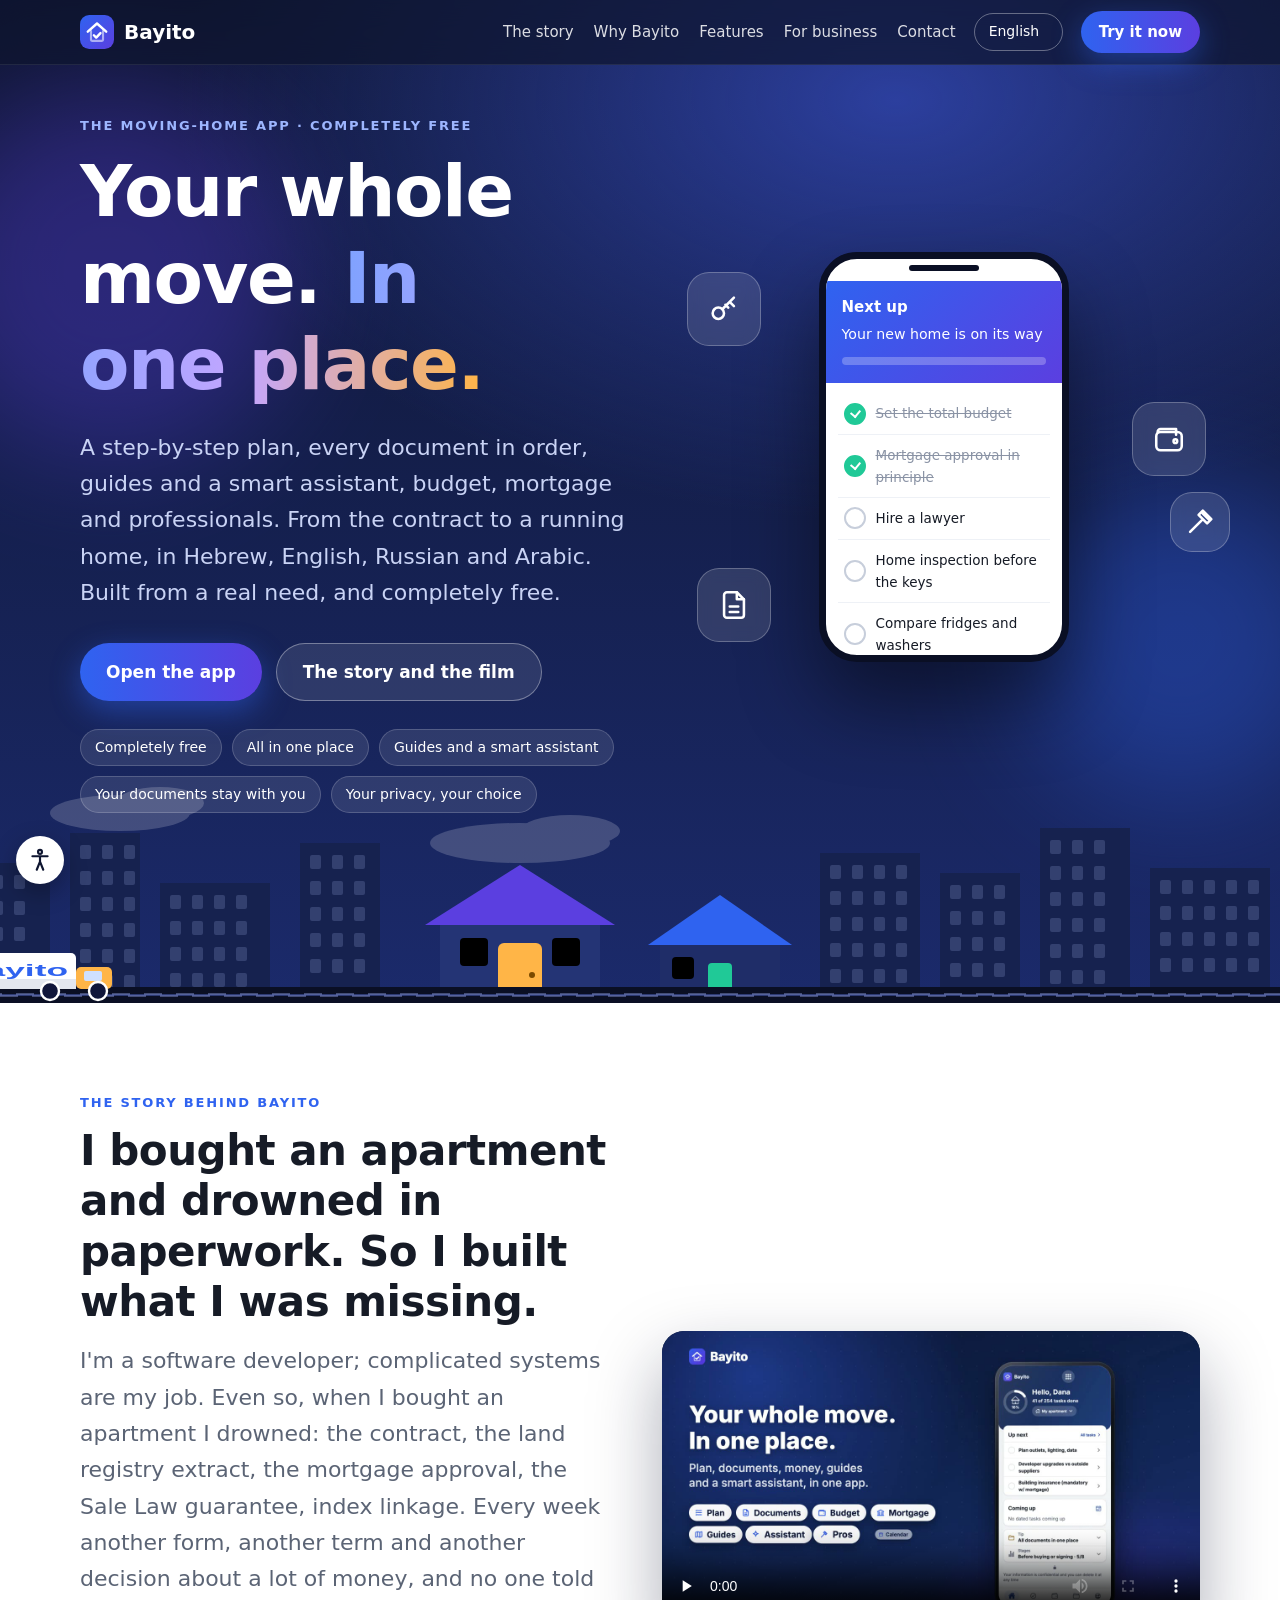
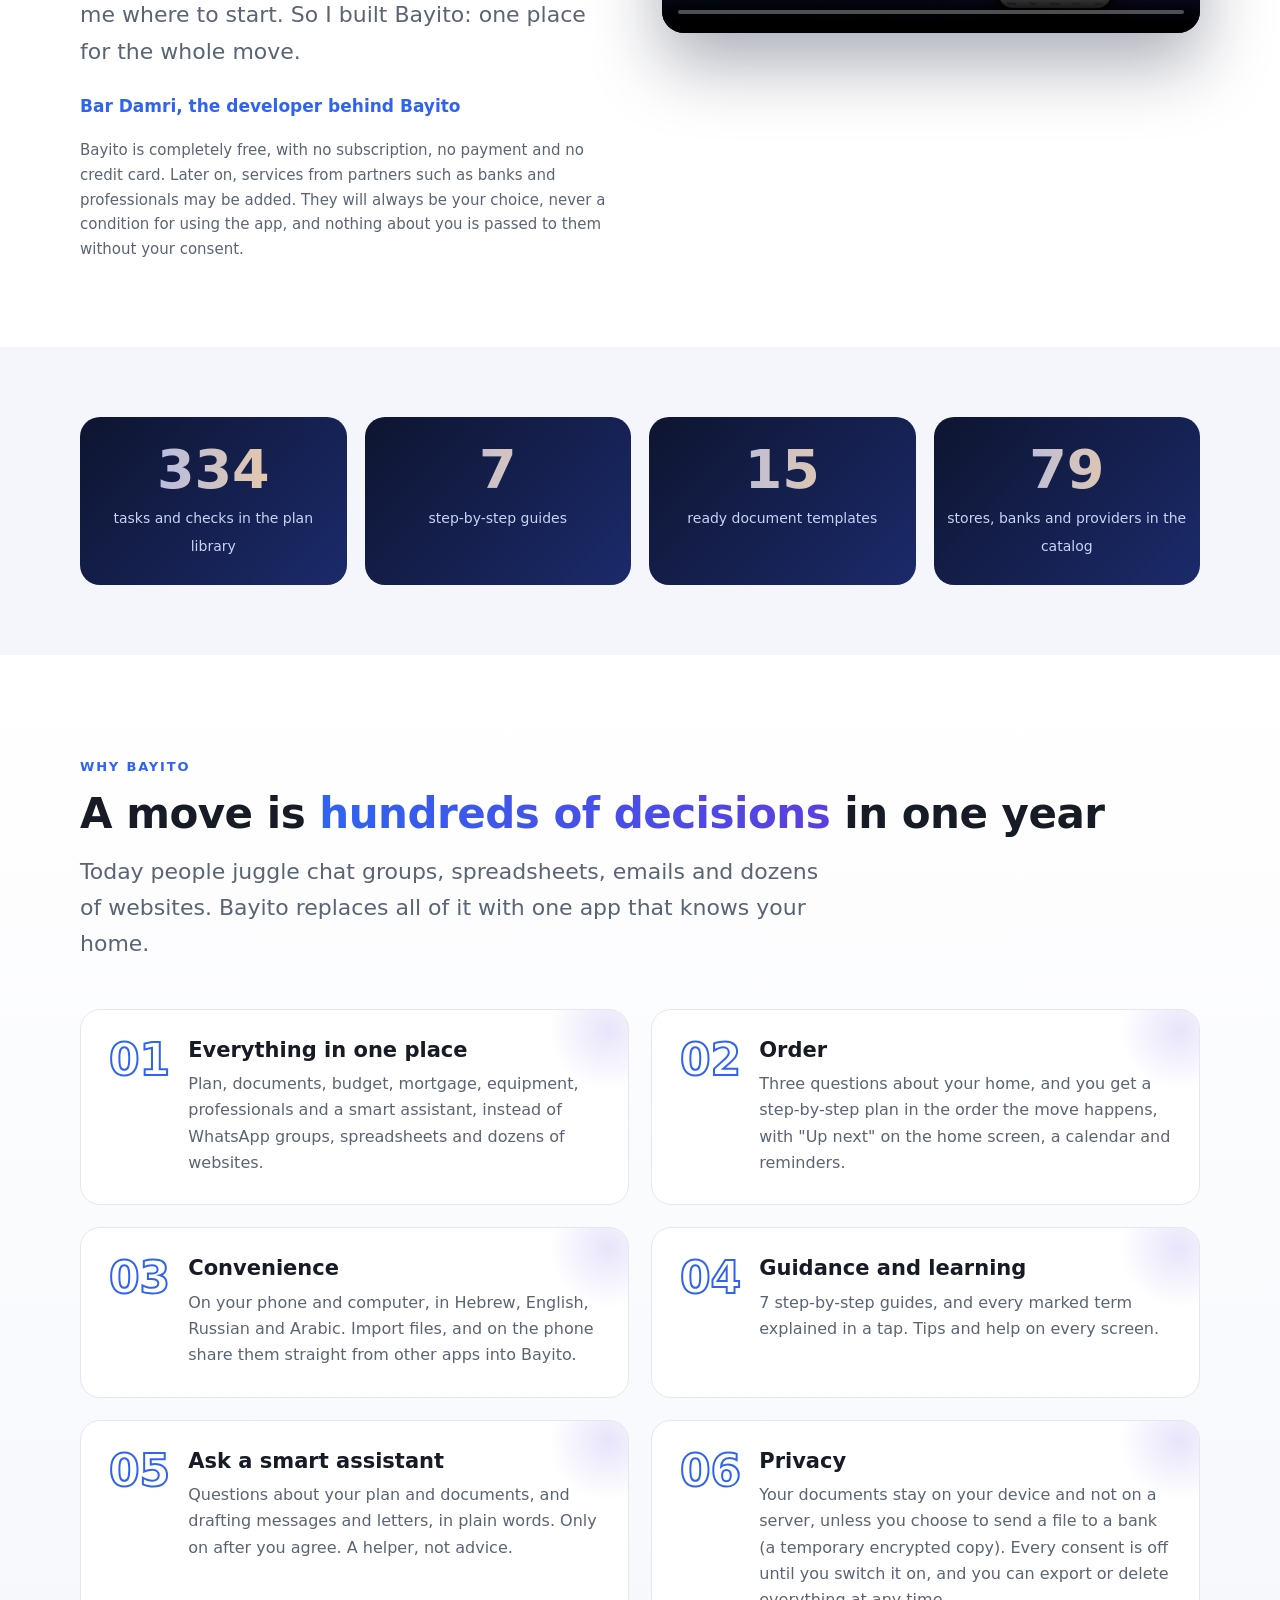
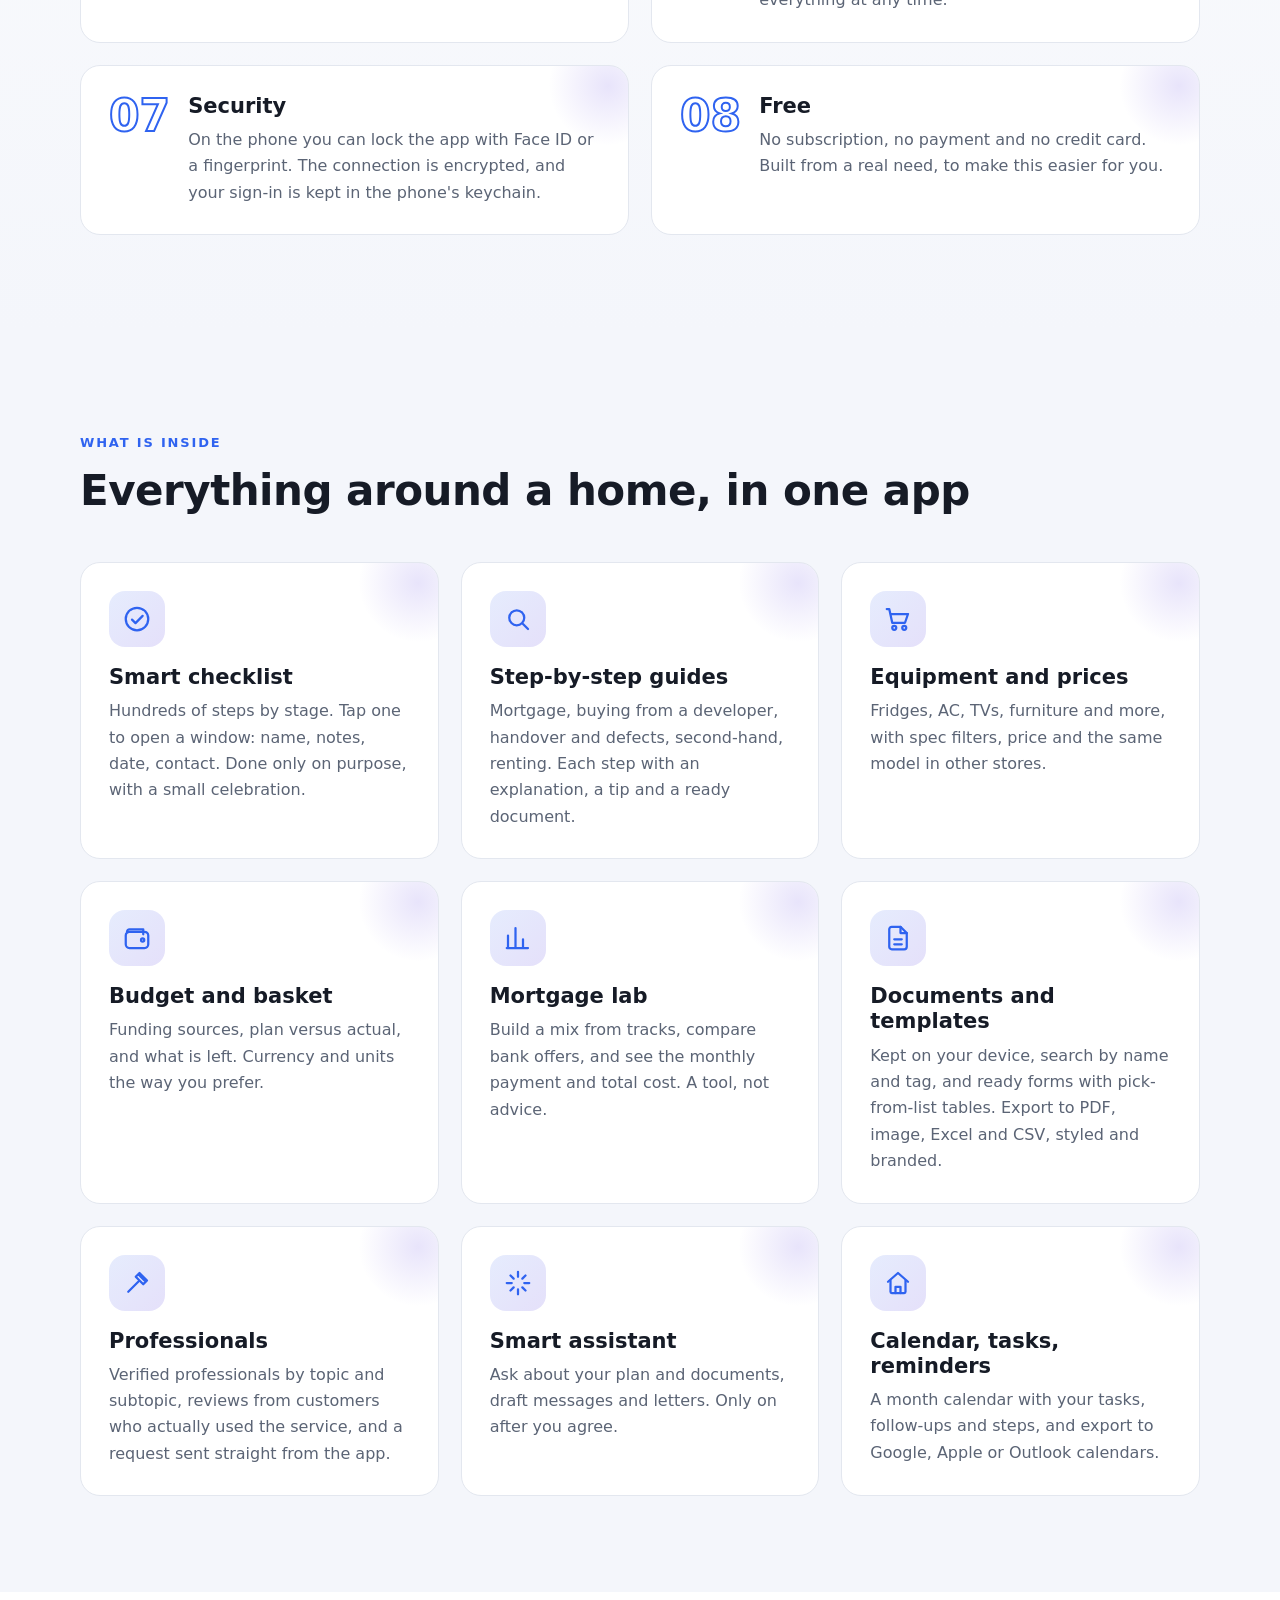
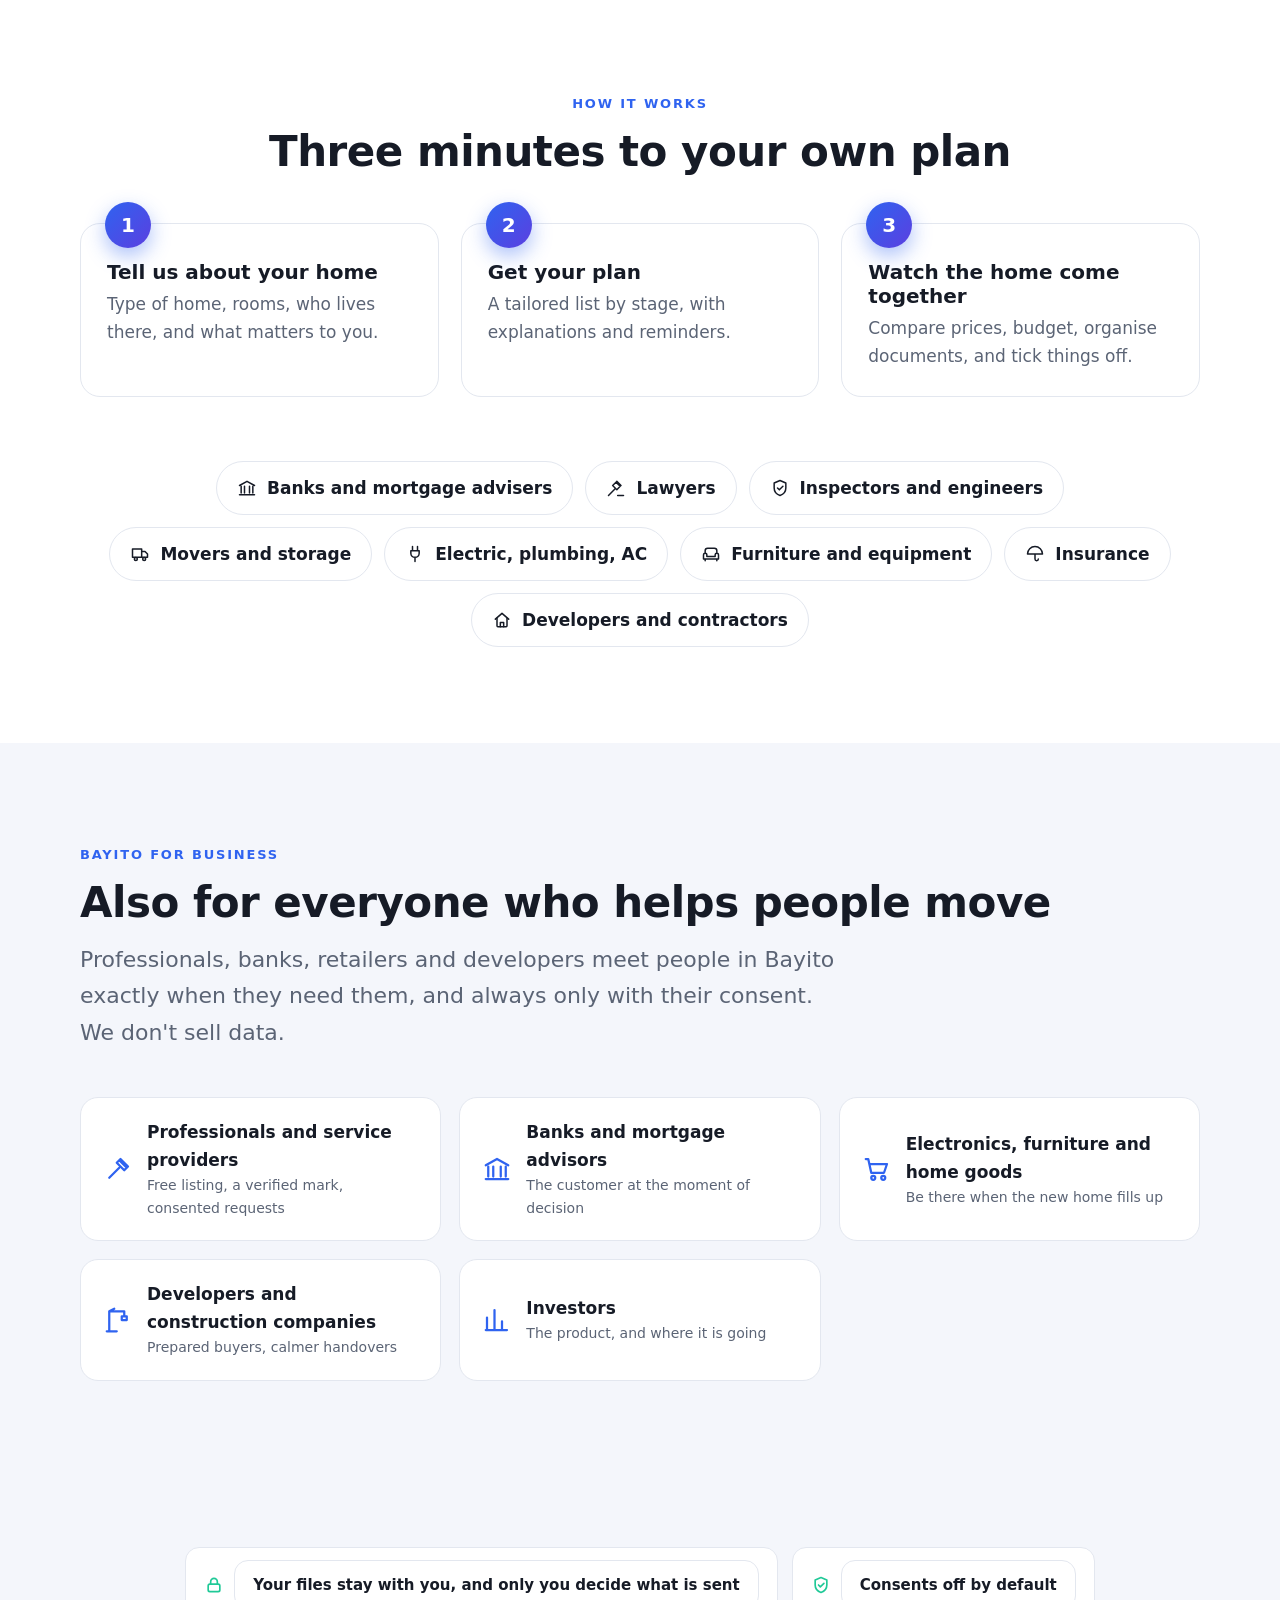
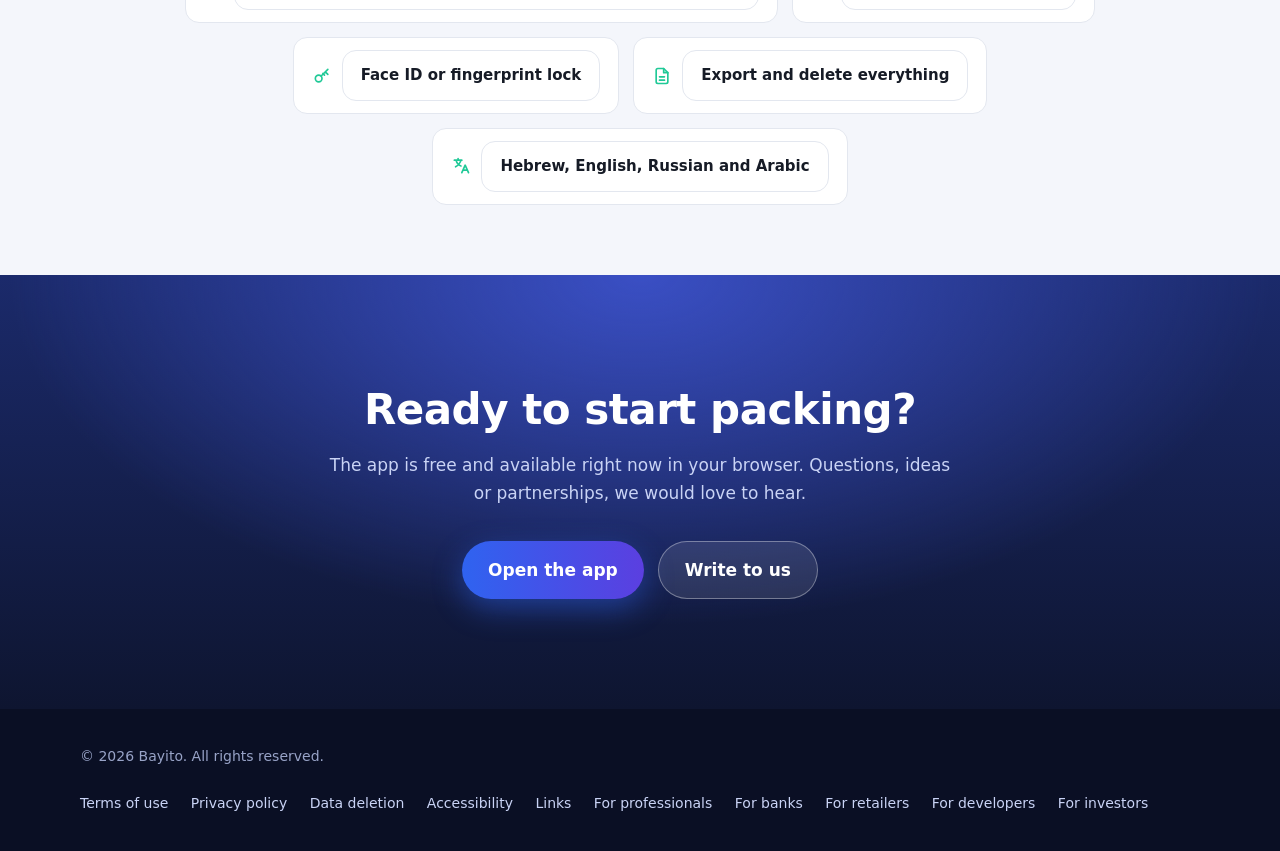
==== index.html @ ed03fe69 "Publish site from Bayito d51b96e (with web app)" ====
<!doctype html>
<html lang="he" dir="rtl">
<head><script>if(/\.github\.io$/.test(location.hostname))location.replace('https://bayito.app'+location.pathname.replace(/^\/bayito-site(?=\/|$)/,'')+location.search+location.hash)</script>
<meta charset="utf-8">
<meta name="viewport" content="width=device-width,initial-scale=1">
<title>Bayito (בייטו) – כל המעבר. במקום אחד. | Your whole move. In one place.</title>
<meta name="description" content="Bayito: your whole move to a new home in Israel in one place. A step-by-step plan, documents in order, guides and a smart assistant, budget, mortgage and professionals, in Hebrew, English, Russian and Arabic. Built from a real need, completely free.">
<meta property="og:title" content="Bayito – Your whole move. In one place.">
<meta property="og:description" content="I bought an apartment and drowned in paperwork, so I built what I was missing. Plan, documents, guides and a smart assistant, completely free.">
<meta property="og:type" content="website">
<meta property="og:image" content="https://bayito.app/img/og-buyers-he.jpg">
<meta name="twitter:card" content="summary_large_image">
<meta name="theme-color" content="#0E1530">
<link rel="icon" href="data:image/svg+xml,%3Csvg xmlns=%27http://www.w3.org/2000/svg%27 viewBox=%270 0 48 48%27%3E%3Crect width=%2748%27 height=%2748%27 rx=%2713%27 fill=%27%232F63F0%27/%3E%3Cpath d=%27M11 23.5 24 12l13 11.5%27 stroke=%27white%27 stroke-width=%273.4%27 stroke-linecap=%27round%27 stroke-linejoin=%27round%27 fill=%27none%27/%3E%3Cpath d=%27m19.6 28.6 3.3 3.3 6-6.4%27 stroke=%27white%27 stroke-width=%273.4%27 stroke-linecap=%27round%27 stroke-linejoin=%27round%27 fill=%27none%27/%3E%3C/svg%3E">
<style>
:root{--blue:#2F63F0;--violet:#5B3FE0;--navy:#0E1530;--navy2:#1B2A6B;--ink:#161B26;--muted:#5B6475;--line:#E3E7EF;--soft:#F4F6FB;--amber:#FFB547;--green:#20C997;--card:#fff;--radius:20px}
*{box-sizing:border-box}html{scroll-behavior:smooth}
body{margin:0;font:17px/1.65 system-ui,-apple-system,"Segoe UI",Heebo,Arial,sans-serif;color:var(--ink);background:#fff;overflow-x:hidden}
html:not([lang=he]) .he,html:not([lang=en]) .en,html:not([lang=ru]) .ru,html:not([lang=ar]) .ar{display:none!important}html[lang=ar] body{font-family:system-ui,-apple-system,"Segoe UI","Noto Sans Arabic","Geeza Pro",Tahoma,Arial,sans-serif}select.lang{appearance:none;-webkit-appearance:none}select.lang option{color:#161B26;background:#fff}
a{color:inherit}img,svg{max-width:100%}
.wrap{width:min(1120px,92vw);margin-inline:auto}
h1,h2,h3{line-height:1.2;margin:0}
h2{font-size:clamp(28px,4vw,42px);letter-spacing:-.5px}
.lead{font-size:clamp(18px,2.2vw,22px);color:var(--muted);max-width:760px}
.grad{background:linear-gradient(90deg,#7FA2FF,#C3A6FF,#FFB547);-webkit-background-clip:text;background-clip:text;color:transparent}
/* header */
header.top{position:fixed;inset:0 0 auto 0;z-index:50;backdrop-filter:blur(14px);background:rgba(14,21,48,.72);color:#fff;border-bottom:1px solid rgba(255,255,255,.08)}
header.top .wrap{display:flex;align-items:center;gap:18px;height:64px}
.logo{display:flex;align-items:center;gap:10px;font-weight:800;font-size:20px;text-decoration:none;cursor:pointer}
nav.links{display:flex;gap:20px;margin-inline-start:auto;font-size:15px}
nav.links a{text-decoration:none;opacity:.85}nav.links a:hover{opacity:1}
.lang{border:1px solid rgba(255,255,255,.35);background:transparent;color:#fff;border-radius:999px;padding:6px 14px;cursor:pointer;font:inherit;font-size:14px}
.btn{display:inline-flex;align-items:center;gap:10px;padding:14px 26px;border-radius:999px;font-weight:700;text-decoration:none;border:0;cursor:pointer;font:inherit;font-weight:700;transition:transform .2s,box-shadow .2s}
.btn.primary{background:linear-gradient(90deg,var(--blue),var(--violet));color:#fff;box-shadow:0 10px 30px rgba(47,99,240,.45)}
.btn.primary:hover{transform:translateY(-2px);box-shadow:0 16px 40px rgba(47,99,240,.55)}
.btn.ghost{background:rgba(255,255,255,.1);color:#fff;border:1px solid rgba(255,255,255,.35)}
.btn.sm{padding:9px 18px;font-size:15px}
@media(max-width:820px){nav.links{display:none}}
/* hero */
.hero{position:relative;min-height:100vh;color:#fff;background:radial-gradient(1200px 700px at 70% 10%,#2c3f9e 0%,transparent 60%),linear-gradient(180deg,var(--navy) 0%,var(--navy2) 100%);overflow:hidden;display:flex;align-items:center;padding:110px 0 190px}
.hero .wrap{position:relative;z-index:3;display:grid;grid-template-columns:1.05fr .95fr;gap:40px;align-items:center}
.hero h1{font-size:clamp(38px,6vw,72px);letter-spacing:-1.5px;text-wrap:balance}
h2{text-wrap:balance}
.hero p.lead{color:#C9D3F5;margin:22px 0 32px}
.cta-row{display:flex;gap:14px;flex-wrap:wrap}
.chips{display:flex;gap:10px;flex-wrap:wrap;margin-top:28px;font-size:14px}
.chips>span{background:rgba(255,255,255,.1);border:1px solid rgba(255,255,255,.18);border-radius:999px;padding:6px 14px}
@media(max-width:900px){.hero .wrap{grid-template-columns:1fr}.hero{padding-bottom:230px}}
canvas#fx{position:fixed;inset:0;width:100%;height:100%;pointer-events:none;z-index:40}
/* skyline scene */
.scene{position:absolute;left:0;right:0;bottom:0;height:230px;z-index:2;pointer-events:none}
.scene svg{width:100%;height:100%;display:block}
.win{animation:blink 5s infinite;transform-origin:center}
@keyframes blink{0%,100%{fill:#33406F}45%{fill:#FFD27A}55%{fill:#FFD27A}}
.truck{animation:drive 22s linear infinite}
@keyframes drive{from{transform:translateX(-280px)}to{transform:translateX(1540px)}}
.cloud{animation:float 38s linear infinite;opacity:.18}
@keyframes float{from{transform:translateX(-200px)}to{transform:translateX(1400px)}}
.orbs{position:absolute;inset:0;z-index:1;pointer-events:none}
.orb{position:absolute;border-radius:50%;filter:blur(60px);opacity:.35;animation:drift 14s ease-in-out infinite alternate}
@keyframes drift{from{transform:translate(0,0)}to{transform:translate(40px,-30px)}}
/* floating icon bubbles in hero */
.bubbles{position:relative;height:420px}
.bubble{position:absolute;display:grid;place-items:center;width:74px;height:74px;border-radius:22px;background:rgba(255,255,255,.12);border:1px solid rgba(255,255,255,.25);backdrop-filter:blur(8px);animation:bob 6s ease-in-out infinite}
.bubble svg{width:34px;height:34px;fill:none;stroke:#fff;stroke-width:1.8;stroke-linecap:round;stroke-linejoin:round}
@keyframes bob{0%,100%{transform:translateY(0) rotate(-3deg)}50%{transform:translateY(-16px) rotate(3deg)}}
.phone{position:absolute;inset-inline:0;margin:auto;top:0;width:250px;height:410px;border-radius:38px;background:#fff;color:var(--ink);box-shadow:0 40px 80px rgba(0,0,0,.45);border:7px solid #0a0f24;overflow:hidden}
.phone .bar{height:22px;display:flex;justify-content:center;padding-top:6px}.phone .bar i{width:70px;height:6px;border-radius:6px;background:#0a0f24}
.phone .ph-head{background:linear-gradient(135deg,var(--blue),var(--violet));color:#fff;padding:14px 16px 18px}
.phone .ph-head b{display:block;font-size:15px}.phone .prog{height:8px;border-radius:8px;background:rgba(255,255,255,.25);margin-top:10px;overflow:hidden}
.phone .prog i{display:block;height:100%;width:0;background:#fff;border-radius:8px;animation:fill 12s infinite}
@keyframes fill{0%{width:6%}15%{width:30%}35%{width:55%}55%{width:78%}72%,100%{width:100%}}
.phone ul{list-style:none;margin:0;padding:10px 12px}
.phone li{display:flex;align-items:center;gap:10px;padding:9px 6px;border-bottom:1px solid #EEF1F6;font-size:13.5px}
.phone li .ck{width:22px;height:22px;border-radius:50%;border:2px solid #C7CEDB;flex:none;position:relative}
.phone li .ck::after{content:"";position:absolute;inset:3px 5px 6px 6px;border:solid #fff;border-width:0 2.4px 2.4px 0;transform:rotate(40deg) scale(0);transition:transform .3s}
.phone li.done .ck{background:var(--green);border-color:var(--green)}.phone li.done .ck::after{transform:rotate(40deg) scale(1)}
.phone li.done span.t{color:#8A93A5;text-decoration:line-through}
/* sections */
section{padding:96px 0;position:relative}
section.alt{background:var(--soft)}
.eyebrow{display:inline-block;color:var(--blue);font-weight:800;letter-spacing:.14em;font-size:13px;text-transform:uppercase;margin-bottom:12px}
.head{margin-bottom:46px}
.grid{display:grid;gap:22px}
.g3{grid-template-columns:repeat(3,1fr)}.g2{grid-template-columns:repeat(2,1fr)}.g4{grid-template-columns:repeat(4,1fr)}
@media(max-width:900px){.g3,.g4{grid-template-columns:repeat(2,1fr)}}@media(max-width:600px){.g3,.g2,.g4{grid-template-columns:1fr}}
.card{background:var(--card);border:1px solid var(--line);border-radius:var(--radius);padding:28px;transition:transform .3s,box-shadow .3s;position:relative;overflow:hidden}
.card:hover{transform:translateY(-6px);box-shadow:0 22px 50px rgba(30,45,110,.14)}
.card .ico{width:56px;height:56px;border-radius:16px;display:grid;place-items:center;background:linear-gradient(135deg,rgba(47,99,240,.12),rgba(91,63,224,.16));margin-bottom:18px}
.card .ico svg{width:30px;height:30px;stroke:var(--blue);fill:none;stroke-width:1.8;stroke-linecap:round;stroke-linejoin:round;transition:transform .5s}
.card:hover .ico svg{transform:rotate(-8deg) scale(1.15)}
.card h3{font-size:21px;margin-bottom:8px}.card p{margin:0;color:var(--muted);font-size:16px}
.card::after{content:"";position:absolute;inset-inline-end:-40px;top:-40px;width:120px;height:120px;border-radius:50%;background:radial-gradient(circle,rgba(91,63,224,.14),transparent 70%)}
.reveal{opacity:0;transform:translateY(28px);transition:opacity .8s,transform .8s}.reveal.in{opacity:1;transform:none}
.why{background:linear-gradient(180deg,#fff,var(--soft))}
.why .card{display:flex;gap:18px;align-items:flex-start}.why .num{font-size:44px;font-weight:900;color:transparent;-webkit-text-stroke:2px var(--blue);line-height:1}
.stats{display:grid;grid-template-columns:repeat(4,1fr);gap:18px;text-align:center}
@media(max-width:700px){.stats{grid-template-columns:repeat(2,1fr)}}
.stat{padding:26px 10px;border-radius:var(--radius);background:linear-gradient(135deg,var(--navy),var(--navy2));color:#fff}
.stat b{display:block;font-size:clamp(34px,5vw,54px);line-height:1;margin-bottom:6px;background:linear-gradient(90deg,#9db6ff,#ffcf8a);-webkit-background-clip:text;background-clip:text;color:transparent}
.stat span{color:#C9D3F5;font-size:14px}
.steps{counter-reset:s;display:grid;grid-template-columns:repeat(3,1fr);gap:22px}
@media(max-width:800px){.steps{grid-template-columns:1fr}}
.step{position:relative;padding:30px 26px 26px;border-radius:var(--radius);background:#fff;border:1px solid var(--line)}
.step::before{counter-increment:s;content:counter(s);position:absolute;top:-22px;inset-inline-start:24px;width:46px;height:46px;border-radius:50%;background:linear-gradient(135deg,var(--blue),var(--violet));color:#fff;font-weight:800;display:grid;place-items:center;font-size:20px;box-shadow:0 8px 20px rgba(47,99,240,.4)}
.step h3{margin:6px 0 6px;font-size:20px}.step p{margin:0;color:var(--muted)}
.ecosystem{display:flex;flex-wrap:wrap;gap:12px;justify-content:center}
.pill{display:flex;align-items:center;gap:10px;padding:12px 20px;border-radius:999px;background:#fff;border:1px solid var(--line);font-weight:600;transition:transform .25s,background .25s,color .25s;animation:pillfloat 7s ease-in-out infinite}
.pill:nth-child(odd){animation-delay:-3s}.pill:hover{background:var(--blue);color:#fff;transform:scale(1.07)}
.pill svg{width:20px;height:20px;stroke:currentColor;fill:none;stroke-width:1.8;stroke-linecap:round;stroke-linejoin:round}
@keyframes pillfloat{0%,100%{transform:translateY(0)}50%{transform:translateY(-6px)}}
.band{background:linear-gradient(135deg,var(--navy),var(--navy2));color:#fff;border-radius:28px;padding:56px;position:relative;overflow:hidden}
.band p{color:#C9D3F5}.band .eyebrow{color:#9db6ff}
.band ul{padding-inline-start:22px;color:#DCE4FF}.band li{margin:8px 0}
.two{display:grid;grid-template-columns:1fr 1fr;gap:26px}@media(max-width:860px){.two{grid-template-columns:1fr}.band{padding:34px 24px}}
.trust{display:flex;flex-wrap:wrap;gap:14px;justify-content:center}
.trust span{display:flex;gap:10px;align-items:center;background:#fff;border:1px solid var(--line);padding:12px 18px;border-radius:14px;font-weight:600;font-size:15px}
.trust svg{width:20px;height:20px;stroke:var(--green);fill:none;stroke-width:2;stroke-linecap:round;stroke-linejoin:round}
.final{text-align:center;color:#fff;background:radial-gradient(900px 500px at 50% 0,#3a4fc4,transparent 70%),linear-gradient(180deg,var(--navy2),var(--navy));padding:110px 0}
.final h2{margin-bottom:16px}.final p{color:#C9D3F5;max-width:640px;margin:0 auto 34px}
footer{background:#0A0F24;color:#98A3C7;padding:36px 0;font-size:14px}
footer .wrap{display:flex;gap:24px;flex-wrap:wrap;align-items:center;justify-content:space-between}
footer a{color:#C9D3F5;margin-inline-end:18px;text-decoration:none}footer a:hover{text-decoration:underline}
a:focus-visible,button:focus-visible{outline:3px solid #FFB547;outline-offset:3px;border-radius:6px}
.skip{position:fixed;inset-block-start:-60px;inset-inline-start:12px;z-index:100;background:#fff;color:#0E1530;padding:10px 18px;border-radius:10px;font-weight:700;transition:inset-block-start .2s}.skip:focus{inset-block-start:10px}
html.hc{filter:contrast(1.25)}html.hc body{background:#fff}html.hc .lead,html.hc .card p,html.hc .step p{color:#26303f}
html.big{font-size:125%}
.a11y{position:fixed;inset-block-end:16px;inset-inline-start:16px;z-index:60;display:flex;flex-direction:column;gap:8px;align-items:flex-start}
.a11y button.t{width:48px;height:48px;border-radius:50%;border:0;background:#fff;color:#0E1530;box-shadow:0 8px 24px rgba(0,0,0,.3);cursor:pointer;display:grid;place-items:center}
.a11y .panel{display:none;background:#fff;color:#0E1530;border-radius:16px;padding:12px;box-shadow:0 14px 40px rgba(0,0,0,.35);gap:8px;flex-direction:column;min-width:210px}.a11y.open .panel{display:flex}
.a11y .panel button{border:1px solid #D9DEE7;background:#F4F6FB;border-radius:10px;padding:10px 12px;font:inherit;font-size:15px;cursor:pointer;text-align:start}.a11y .panel button[aria-pressed=true]{background:#2F63F0;color:#fff;border-color:#2F63F0}
html.calm *{animation:none!important;transition:none!important}html.calm .reveal{opacity:1;transform:none}html.calm canvas#fx{display:none}
@media(prefers-reduced-motion:reduce){*{animation:none!important;transition:none!important}.reveal{opacity:1;transform:none}canvas#fx{display:none}}
/* the story and the film */
.story{display:grid;grid-template-columns:1fr 1fr;gap:44px;align-items:center}@media(max-width:900px){.story{grid-template-columns:1fr}}
.story h2{text-wrap:balance}.story .sign{margin-top:14px;font-weight:800;color:var(--blue)}
.film{position:relative;border-radius:22px;overflow:hidden;box-shadow:0 30px 70px rgba(14,21,48,.35);background:#0b1630;aspect-ratio:16/9}
.film video{display:block;width:100%;height:100%}
/* the audiences */
.aud{display:grid;grid-template-columns:repeat(3,1fr);gap:18px}@media(max-width:900px){.aud{grid-template-columns:repeat(2,1fr)}}@media(max-width:560px){.aud{grid-template-columns:1fr}}
.aud a{display:flex;gap:14px;align-items:center;padding:20px 22px;border-radius:18px;background:#fff;border:1px solid var(--line);text-decoration:none;font-weight:700;transition:transform .25s,box-shadow .25s}
.aud a:hover{transform:translateY(-4px);box-shadow:0 18px 40px rgba(30,45,110,.14)}
.aud a small{display:block;font-weight:500;color:var(--muted);font-size:14px}
.aud svg{flex:none;width:30px;height:30px;stroke:var(--blue);fill:none;stroke-width:1.8;stroke-linecap:round;stroke-linejoin:round}
.why .grid{grid-template-columns:repeat(2,1fr)}@media(max-width:600px){.why .grid{grid-template-columns:1fr}}
</style>
</head>
<body>
<a class="skip" href="#main"><span class="he" lang="he">דילוג לתוכן</span><span class="en" lang="en">Skip to content</span><span class="ru" lang="ru">Перейти к содержимому</span><span class="ar" lang="ar">تخطَّ إلى المحتوى</span></a>
<svg width="0" height="0" style="position:absolute" aria-hidden="true">
  <symbol id="i-check" viewBox="0 0 24 24"><circle cx="12" cy="12" r="9"/><path d="m8 12.5 2.8 2.8L16.5 9.5"/></symbol>
  <symbol id="i-key" viewBox="0 0 24 24"><circle cx="8" cy="15" r="4"/><path d="m11 12 8-8m-3 3 3 3m-6-1 2 2"/></symbol>
  <symbol id="i-wallet" viewBox="0 0 24 24"><path d="M4 7a2 2 0 0 1 2-2h11v4"/><rect x="3" y="7" width="18" height="13" rx="3"/><circle cx="16.5" cy="13.5" r="1.3"/></symbol>
  <symbol id="i-hammer" viewBox="0 0 24 24"><path d="m14 6 4 4M5 19l8-8m1-7 6 6-3 3-6-6z"/></symbol>
  <symbol id="i-doc" viewBox="0 0 24 24"><path d="M7 3h7l5 5v11a2 2 0 0 1-2 2H7a2 2 0 0 1-2-2V5a2 2 0 0 1 2-2z"/><path d="M14 3v5h5M9 13h6M9 17h6"/></symbol>
  <symbol id="i-cart" viewBox="0 0 24 24"><path d="M3 4h2l2.4 11h10.2L20 8H7"/><circle cx="9" cy="19" r="1.6"/><circle cx="17" cy="19" r="1.6"/></symbol>
  <symbol id="i-shield" viewBox="0 0 24 24"><path d="M12 3 5 6v6c0 4.4 3 7.6 7 9 4-1.4 7-4.6 7-9V6z"/><path d="m9 12 2.2 2.2L15.5 10"/></symbol>
  <symbol id="i-spark" viewBox="0 0 24 24"><path d="M12 3v4m0 10v4M3 12h4m10 0h4M6 6l2.5 2.5m7 7L18 18M18 6l-2.5 2.5m-7 7L6 18"/></symbol>
  <symbol id="i-home" viewBox="0 0 24 24"><path d="M4 11 12 4l8 7"/><path d="M6 10v9a1 1 0 0 0 1 1h10a1 1 0 0 0 1-1v-9"/><path d="M10 20v-5h4v5"/></symbol>
  <symbol id="i-chart" viewBox="0 0 24 24"><path d="M4 20V10m6 10V4m6 16v-7m4 7H3"/></symbol>
  <symbol id="i-hand" viewBox="0 0 24 24"><path d="M3 12l4-4 4 2 3-3 4 3 3-2v7l-4 4-4-3-3 2-4-3-3 2z"/></symbol>
  <symbol id="i-plug" viewBox="0 0 24 24"><path d="M9 3v5m6-5v5M7 8h10v3a5 5 0 0 1-10 0zM12 16v5"/></symbol>
  <symbol id="i-truck" viewBox="0 0 24 24"><path d="M3 6h11v10H3zM14 9h4l3 3v4h-7"/><circle cx="7" cy="18" r="1.8"/><circle cx="17" cy="18" r="1.8"/></symbol>
  <symbol id="i-gavel" viewBox="0 0 24 24"><path d="m13 4 5 5m-6-4 5 5-4 4-5-5zM3 21l8-8M14 21h7"/></symbol>
  <symbol id="i-umbrella" viewBox="0 0 24 24"><path d="M3 12a9 9 0 0 1 18 0zM12 12v6a2 2 0 0 0 4 0"/></symbol>
  <symbol id="i-bank" viewBox="0 0 24 24"><path d="M3 9 12 4l9 5M5 10v8m4-8v8m6-8v8m4-8v8M3 20h18"/></symbol>
  <symbol id="i-sofa" viewBox="0 0 24 24"><path d="M5 11V8a3 3 0 0 1 3-3h8a3 3 0 0 1 3 3v3M3 13a2 2 0 0 1 4 0v2h10v-2a2 2 0 0 1 4 0v5H3zM5 18v2m14-2v2"/></symbol>
  <symbol id="i-search" viewBox="0 0 24 24"><circle cx="11" cy="11" r="6"/><path d="m16 16 4 4"/></symbol>
  <symbol id="i-lock" viewBox="0 0 24 24"><rect x="5" y="11" width="14" height="9" rx="2"/><path d="M8 11V8a4 4 0 0 1 8 0v3"/></symbol>
  <symbol id="i-crane" viewBox="0 0 24 24"><path d="M5 21V5l12 0M5 5l4-2M17 5v4M15 9h4v3h-4zM3 21h8"/></symbol>
  <symbol id="i-lang" viewBox="0 0 24 24"><path d="M4 5h9M8.5 3v2M6 5c1 4 3 6 6 7M12 5c-1 4-3 6-6.5 8M13 20l4-9 4 9M14.5 17h5"/></symbol>
</svg>

<canvas id="fx" aria-hidden="true"></canvas>

<header class="top" id="top">
  <div class="wrap">
    <a class="logo" href="#main" id="logo" aria-label="Bayito">
      <svg width="34" height="34" viewBox="0 0 48 48" aria-hidden="true"><defs><linearGradient id="lg" x1="0" y1="0" x2="1" y2="1"><stop offset="0" stop-color="#2F63F0"/><stop offset="1" stop-color="#5B3FE0"/></linearGradient></defs><rect width="48" height="48" rx="13" fill="url(#lg)"/><path d="M11 23.5 24 12l13 11.5" stroke="#fff" stroke-width="3.4" stroke-linecap="round" stroke-linejoin="round" fill="none"/><path d="M15.5 22.5V35a1.5 1.5 0 0 0 1.5 1.5h14a1.5 1.5 0 0 0 1.5-1.5V22.5" stroke="#fff" stroke-opacity=".55" stroke-width="3" stroke-linecap="round" stroke-linejoin="round" fill="none"/><path d="m19.6 28.6 3.3 3.3 6-6.4" stroke="#fff" stroke-width="3.4" stroke-linecap="round" stroke-linejoin="round" fill="none"/></svg>
      Bayito
    </a>
    <nav class="links">
      <a href="#story"><span class="he" lang="he">הסיפור</span><span class="en" lang="en">The story</span><span class="ru" lang="ru">История</span><span class="ar" lang="ar">القصة</span></a>
      <a href="#why"><span class="he" lang="he">למה Bayito</span><span class="en" lang="en">Why Bayito</span><span class="ru" lang="ru">Почему Bayito</span><span class="ar" lang="ar">لماذا Bayito</span></a>
      <a href="#features"><span class="he" lang="he">מה יש בפנים</span><span class="en" lang="en">Features</span><span class="ru" lang="ru">Возможности</span><span class="ar" lang="ar">ما في الداخل</span></a>
      <a href="#business"><span class="he" lang="he">לעסקים</span><span class="en" lang="en">For business</span><span class="ru" lang="ru">Для бизнеса</span><span class="ar" lang="ar">للأعمال</span></a>
      <a href="#contact"><span class="he" lang="he">יצירת קשר</span><span class="en" lang="en">Contact</span><span class="ru" lang="ru">Контакты</span><span class="ar" lang="ar">تواصل</span></a>
    </nav>
    <select class="lang" id="lang" aria-label="Language / שפה / Язык / اللغة"><option value="he" lang="he">עברית</option><option value="en" lang="en">English</option><option value="ru" lang="ru">Русский</option><option value="ar" lang="ar">العربية</option></select>
    <a class="btn primary sm" href="web/"><span class="he" lang="he">לנסות עכשיו</span><span class="en" lang="en">Try it now</span><span class="ru" lang="ru">Попробовать</span><span class="ar" lang="ar">جرّب الآن</span></a>
  </div>
</header>

<main id="main">
<section class="hero">
  <div class="orbs"><i class="orb" style="width:380px;height:380px;background:#5B3FE0;top:8%;inset-inline-start:-80px"></i><i class="orb" style="width:320px;height:320px;background:#2F63F0;bottom:20%;inset-inline-end:-60px;animation-delay:-5s"></i></div>
  <div class="wrap">
    <div>
      <span class="eyebrow" style="color:#9db6ff"><span class="he" lang="he">האפליקציה למעבר דירה · חינמית לגמרי</span><span class="en" lang="en">The moving-home app · completely free</span><span class="ru" lang="ru">Приложение для переезда · полностью бесплатно</span><span class="ar" lang="ar">تطبيق الانتقال إلى البيت · مجاني تمامًا</span></span>
      <h1>
        <span class="he" lang="he">כל המעבר. <span class="grad">במקום אחד.</span></span>
        <span class="en" lang="en">Your whole move. <span class="grad">In one place.</span></span><span class="ru" lang="ru">Весь переезд. <span class="grad">В одном месте.</span></span><span class="ar" lang="ar">كل الانتقال. <span class="grad">في مكان واحد.</span></span>
      </h1>
      <p class="lead">
        <span class="he" lang="he">תוכנית צעד אחר צעד, כל המסמכים מסודרים, מדריכים ועוזר חכם, תקציב, משכנתא ובעלי מקצוע. מהחוזה ועד שהבית מתפקד, בעברית, באנגלית, ברוסית ובערבית. נבנתה מצורך אמיתי, וחינמית לגמרי.</span>
        <span class="en" lang="en">A step-by-step plan, every document in order, guides and a smart assistant, budget, mortgage and professionals. From the contract to a running home, in Hebrew, English, Russian and Arabic. Built from a real need, and completely free.</span><span class="ru" lang="ru">Пошаговый план, все документы по порядку, руководства и умный помощник, бюджет, ипотека и специалисты. От договора до обжитого дома, на иврите, английском, русском и арабском. Сделано из настоящей потребности, и полностью бесплатно.</span><span class="ar" lang="ar">خطة خطوة بخطوة، كل المستندات مرتّبة، أدلّة ومساعد ذكي، ميزانية، رهن عقاري ومهنيون. من العقد حتى بيت يعمل، بالعبرية والإنجليزية والروسية والعربية. وُلد من حاجة حقيقية، ومجاني تمامًا.</span>
      </p>
      <div class="cta-row">
        <a class="btn primary" href="web/" id="cta1"><span class="he" lang="he">פתחו את האפליקציה</span><span class="en" lang="en">Open the app</span><span class="ru" lang="ru">Открыть приложение</span><span class="ar" lang="ar">افتح التطبيق</span></a>
        <a class="btn ghost" href="#story"><span class="he" lang="he">הסיפור והסרטון</span><span class="en" lang="en">The story and the film</span><span class="ru" lang="ru">История и фильм</span><span class="ar" lang="ar">القصة والفيلم</span></a>
      </div>
      <div class="chips">
        <span><span class="he" lang="he">חינמית לגמרי</span><span class="en" lang="en">Completely free</span><span class="ru" lang="ru">Полностью бесплатно</span><span class="ar" lang="ar">مجاني تمامًا</span></span>
        <span><span class="he" lang="he">הכול במקום אחד</span><span class="en" lang="en">All in one place</span><span class="ru" lang="ru">Всё в одном месте</span><span class="ar" lang="ar">كل شيء في مكان واحد</span></span>
        <span><span class="he" lang="he">מדריכים ועוזר חכם</span><span class="en" lang="en">Guides and a smart assistant</span><span class="ru" lang="ru">Руководства и умный помощник</span><span class="ar" lang="ar">أدلّة ومساعد ذكي</span></span>
        <span><span class="he" lang="he">המסמכים נשארים אצלכם</span><span class="en" lang="en">Your documents stay with you</span><span class="ru" lang="ru">Ваши документы остаются у вас</span><span class="ar" lang="ar">مستنداتك تبقى معك</span></span>
        <span><span class="he" lang="he">הפרטיות בשליטתכם</span><span class="en" lang="en">Your privacy, your choice</span><span class="ru" lang="ru">Ваша приватность, ваш выбор</span><span class="ar" lang="ar">خصوصيتك، اختيارك</span></span>
      </div>
    </div>
    <div class="bubbles" aria-hidden="true">
      <div class="phone">
        <div class="bar"><i></i></div>
        <div class="ph-head"><b><span class="he" lang="he">הצעד הבא</span><span class="en" lang="en">Next up</span><span class="ru" lang="ru">Дальше</span><span class="ar" lang="ar">التالي</span></b><small><span class="he" lang="he">הבית החדש שלכם מתקדם</span><span class="en" lang="en">Your new home is on its way</span><span class="ru" lang="ru">Ваш новый дом уже в пути</span><span class="ar" lang="ar">بيتك الجديد في الطريق</span></small><div class="prog"><i></i></div></div>
        <ul id="demo">
          <li><span class="ck"></span><span class="t"><span class="he" lang="he">הגדרת תקציב כולל</span><span class="en" lang="en">Set the total budget</span><span class="ru" lang="ru">Определить общий бюджет</span><span class="ar" lang="ar">تحديد الميزانية الكاملة</span></span></li>
          <li><span class="ck"></span><span class="t"><span class="he" lang="he">אישור עקרוני למשכנתא</span><span class="en" lang="en">Mortgage approval in principle</span><span class="ru" lang="ru">Предварительное одобрение ипотеки</span><span class="ar" lang="ar">موافقة مبدئية على الرهن</span></span></li>
          <li><span class="ck"></span><span class="t"><span class="he" lang="he">שכירת עורך דין</span><span class="en" lang="en">Hire a lawyer</span><span class="ru" lang="ru">Нанять адвоката</span><span class="ar" lang="ar">توكيل محامٍ</span></span></li>
          <li><span class="ck"></span><span class="t"><span class="he" lang="he">בדק בית לפני קבלת מפתח</span><span class="en" lang="en">Home inspection before the keys</span><span class="ru" lang="ru">Техосмотр до получения ключей</span><span class="ar" lang="ar">فحص البيت قبل المفاتيح</span></span></li>
          <li><span class="ck"></span><span class="t"><span class="he" lang="he">להשוות מקררים ומכונות כביסה</span><span class="en" lang="en">Compare fridges and washers</span><span class="ru" lang="ru">Сравнить холодильники и стиральные машины</span><span class="ar" lang="ar">مقارنة الثلاجات والغسالات</span></span></li>
          <li><span class="ck"></span><span class="t"><span class="he" lang="he">להזמין הובלה</span><span class="en" lang="en">Book the movers</span><span class="ru" lang="ru">Заказать перевозчиков</span><span class="ar" lang="ar">حجز شركة النقل</span></span></li>
        </ul>
      </div>
      <div class="bubble" style="top:20px;inset-inline-start:0;animation-delay:-1s"><svg><use href="#i-key"/></svg></div>
      <div class="bubble" style="top:150px;inset-inline-end:-6px;animation-delay:-3s"><svg><use href="#i-wallet"/></svg></div>
      <div class="bubble" style="bottom:30px;inset-inline-start:10px;animation-delay:-2s"><svg><use href="#i-doc"/></svg></div>
      <div class="bubble" style="bottom:120px;inset-inline-end:-30px;width:60px;height:60px;animation-delay:-4s"><svg><use href="#i-hammer"/></svg></div>
    </div>
  </div>
  <div class="scene" aria-hidden="true">
    <svg viewBox="0 0 1440 230" preserveAspectRatio="xMidYMax slice" style="direction:ltr">
      <g class="cloud"><ellipse cx="200" cy="40" rx="70" ry="18" fill="#fff"/><ellipse cx="240" cy="30" rx="44" ry="16" fill="#fff"/></g>
      <g class="cloud" style="animation-delay:-18s;animation-duration:52s"><ellipse cx="600" cy="70" rx="90" ry="20" fill="#fff"/><ellipse cx="650" cy="58" rx="50" ry="16" fill="#fff"/></g>
      <g fill="#16224f"><rect x="40" y="90" width="90" height="140"/><rect x="150" y="60" width="70" height="170"/><rect x="240" y="110" width="110" height="120"/><rect x="380" y="70" width="80" height="160"/><rect x="900" y="80" width="100" height="150"/><rect x="1020" y="100" width="80" height="130"/><rect x="1120" y="55" width="90" height="175"/><rect x="1230" y="95" width="120" height="135"/></g>
      <g fill="#33406F" id="wins"></g>
      <g><polygon points="520,230 520,150 600,100 680,150 680,230" fill="#243475"/><polygon points="505,152 600,92 695,152" fill="#5B3FE0"/><rect x="578" y="170" width="44" height="60" rx="6" fill="#FFB547"/><rect x="540" y="165" width="28" height="28" rx="4" class="win"/><rect x="632" y="165" width="28" height="28" rx="4" class="win" style="animation-delay:-2s"/><circle cx="612" cy="202" r="3" fill="#7a4a00"/></g>
      <g><polygon points="740,230 740,170 800,130 860,170 860,230" fill="#1f2d68"/><polygon points="728,172 800,122 872,172" fill="#2F63F0"/><rect x="788" y="190" width="24" height="40" rx="4" fill="#20C997"/><rect x="752" y="184" width="22" height="22" rx="4" class="win" style="animation-delay:-3s"/></g>
      <rect y="214" width="1440" height="16" fill="#0A0F24"/><rect y="221" width="1440" height="2" fill="#2d3a73" stroke-dasharray="18 14" stroke="#7d8ac8"/>
      <g class="truck">
        <rect x="0" y="180" width="156" height="36" rx="5" fill="#fff"/>
        <rect x="0" y="206" width="156" height="10" rx="0" fill="#E3E7EF"/>
        <g transform="translate(9 186) scale(.5)"><rect width="48" height="48" rx="13" fill="url(#lg)"/><path d="M11 23.5 24 12l13 11.5" stroke="#fff" stroke-width="3.6" stroke-linecap="round" stroke-linejoin="round" fill="none"/><path d="m19.6 28.6 3.3 3.3 6-6.4" stroke="#fff" stroke-width="3.6" stroke-linecap="round" stroke-linejoin="round" fill="none"/></g>
        <text x="40" y="203" font-size="17" font-weight="800" fill="#2F63F0" font-family="Arial,sans-serif" textLength="108" lengthAdjust="spacingAndGlyphs">Bayito</text>
        <rect x="156" y="194" width="36" height="22" rx="5" fill="#FFB547"/><rect x="164" y="198" width="18" height="10" rx="2" fill="#cfe0ff"/>
        <circle cx="30" cy="218" r="9" fill="#10163a" stroke="#fff" stroke-width="2.4"/><circle cx="130" cy="218" r="9" fill="#10163a" stroke="#fff" stroke-width="2.4"/><circle cx="178" cy="218" r="9" fill="#10163a" stroke="#fff" stroke-width="2.4"/>
      </g>
    </svg>
  </div>
</section>

<section id="story" style="padding:84px 0 70px">
  <div class="wrap">
    <div class="story">
      <div class="reveal">
        <span class="eyebrow"><span class="he" lang="he">הסיפור מאחורי Bayito</span><span class="en" lang="en">The story behind Bayito</span><span class="ru" lang="ru">История Bayito</span><span class="ar" lang="ar">القصة وراء Bayito</span></span>
        <h2><span class="he" lang="he">קניתי דירה וטבעתי בניירת. אז בניתי את מה שהיה חסר לי.</span><span class="en" lang="en">I bought an apartment and drowned in paperwork. So I built what I was missing.</span><span class="ru" lang="ru">Покупка квартиры обернулась морем бумаг. Поэтому появилось то, чего мне не хватало.</span><span class="ar" lang="ar">اشتريت شقة وغرقت في الأوراق. فبنيت ما كان ينقصني.</span></h2>
        <p class="lead" style="margin-top:16px"><span class="he" lang="he">אני מפתח תוכנה, ומערכות מסובכות הן העבודה שלי. ובכל זאת, כשקניתי דירה טבעתי: חוזה, נסח טאבו, אישור עקרוני, ערבות חוק מכר, הצמדה למדד. כל שבוע עוד טופס, עוד מונח ועוד החלטה על הרבה כסף, ואף אחד לא אמר לי מאיפה מתחילים. אז בניתי את Bayito: מקום אחד לכל המעבר.</span><span class="en" lang="en">I'm a software developer; complicated systems are my job. Even so, when I bought an apartment I drowned: the contract, the land registry extract, the mortgage approval, the Sale Law guarantee, index linkage. Every week another form, another term and another decision about a lot of money, and no one told me where to start. So I built Bayito: one place for the whole move.</span><span class="ru" lang="ru">Я разработчик программного обеспечения; сложные системы — моя работа. И всё же покупка квартиры меня захлестнула: договор, выписка из Табу, одобрение ипотеки, гарантия по Закону о продаже, индексация. Каждую неделю новая форма, новый термин и новое решение о больших деньгах, и никто не подсказал, с чего начать. Так появился Bayito: одно место для всего переезда.</span><span class="ar" lang="ar">أنا مطوّر برمجيات؛ الأنظمة المعقّدة هي عملي. ومع ذلك، حين اشتريت شقة غرقت: العقد، مستخرج الطابو، موافقة الرهن، كفالة قانون البيع، الربط بالمؤشر. كل أسبوع نموذج جديد، مصطلح جديد وقرار جديد على مبلغ كبير، ولم يقل لي أحد من أين أبدأ. فبنيت Bayito: مكان واحد لكل الانتقال.</span></p>
        <p class="sign"><span class="he" lang="he">בר דמרי, המפתח של Bayito</span><span class="en" lang="en">Bar Damri, the developer behind Bayito</span><span class="ru" lang="ru">Бар Дамри, разработчик Bayito</span><span class="ar" lang="ar">بار دمري، مطوّر Bayito</span></p>
        <p style="margin-top:18px;font-size:15px;color:var(--muted)"><span class="he" lang="he">Bayito חינמית לגמרי, בלי מנוי, בלי תשלום ובלי כרטיס אשראי. בהמשך ייתכן שיתווספו שירותים של שותפים, כמו בנקים ובעלי מקצוע. הם יהיו תמיד בחירה שלכם ולא תנאי לשימוש, ושום מידע לא יועבר אליהם בלי הסכמה שלכם.</span><span class="en" lang="en">Bayito is completely free, with no subscription, no payment and no credit card. Later on, services from partners such as banks and professionals may be added. They will always be your choice, never a condition for using the app, and nothing about you is passed to them without your consent.</span><span class="ru" lang="ru">Bayito полностью бесплатен: без подписки, без оплаты и без кредитной карты. Позже могут появиться услуги партнёров, например банков и специалистов. Они всегда будут вашим выбором, никогда не условием пользования приложением, и ничего о вас не передаётся им без вашего согласия.</span><span class="ar" lang="ar">Bayito مجاني تمامًا، بلا اشتراك ولا دفع ولا بطاقة ائتمان. لاحقًا قد تُضاف خدمات من شركاء مثل البنوك والمهنيين. ستكون دائمًا اختيارك، لا شرطًا لاستخدام التطبيق، ولا يُنقل إليهم شيء عنك دون موافقتك.</span></p>
      </div>
      <div class="film reveal">
        <video class="he" data-lang="he" controls preload="none" playsinline poster="media/poster-he.jpg" aria-label="סרטון Bayito, 48 שניות, בלי דיבור"><source src="media/bayito-he.mp4" type="video/mp4"></video>
        <video class="en" data-lang="en" controls preload="none" playsinline poster="media/poster-en.jpg" aria-label="Bayito film, 48 seconds, no speech"><source src="media/bayito-en.mp4" type="video/mp4"></video><video class="ru" data-lang="ru" controls preload="none" playsinline poster="media/poster-ru.jpg" aria-label="Фильм Bayito, 48 секунд, без речи"><source src="media/bayito-ru.mp4" type="video/mp4"></video><video class="ar" data-lang="ar" controls preload="none" playsinline poster="media/poster-ar.jpg" aria-label="فيلم Bayito، 48 ثانية، بلا كلام"><source src="media/bayito-ar.mp4" type="video/mp4"></video>
      </div>
    </div>
  </div>
</section>

<section class="alt" style="padding:70px 0">
  <div class="wrap">
    <div class="stats reveal">
      <div class="stat"><b data-count="334">0</b><span><span class="he" lang="he">משימות ובדיקות בספריית התוכנית</span><span class="en" lang="en">tasks and checks in the plan library</span><span class="ru" lang="ru">задач и проверок в библиотеке плана</span><span class="ar" lang="ar">مهمة وفحص في مكتبة الخطة</span></span></div>
      <div class="stat"><b data-count="7">0</b><span><span class="he" lang="he">מדריכים שלב אחר שלב</span><span class="en" lang="en">step-by-step guides</span><span class="ru" lang="ru">пошаговых руководств</span><span class="ar" lang="ar">أدلّة خطوة بخطوة</span></span></div>
      <div class="stat"><b data-count="15">0</b><span><span class="he" lang="he">תבניות מסמכים מוכנות</span><span class="en" lang="en">ready document templates</span><span class="ru" lang="ru">готовых шаблонов документов</span><span class="ar" lang="ar">قوالب مستندات جاهزة</span></span></div>
      <div class="stat"><b data-count="79">0</b><span><span class="he" lang="he">חנויות, בנקים וספקים בקטלוג</span><span class="en" lang="en">stores, banks and providers in the catalog</span><span class="ru" lang="ru">магазинов, банков и поставщиков в каталоге</span><span class="ar" lang="ar">متجر وبنك ومزوّد في الدليل</span></span></div>
    </div>
  </div>
</section>

<section id="why" class="why">
  <div class="wrap">
    <div class="head reveal">
      <span class="eyebrow"><span class="he" lang="he">למה Bayito</span><span class="en" lang="en">Why Bayito</span><span class="ru" lang="ru">Почему Bayito</span><span class="ar" lang="ar">لماذا Bayito</span></span>
      <h2><span class="he" lang="he">מעבר דירה הוא <span class="grad" style="background:linear-gradient(90deg,var(--blue),var(--violet));-webkit-background-clip:text;background-clip:text">מאות החלטות</span> בשנה אחת</span><span class="en" lang="en">A move is <span class="grad" style="background:linear-gradient(90deg,var(--blue),var(--violet));-webkit-background-clip:text;background-clip:text">hundreds of decisions</span> in one year</span><span class="ru" lang="ru">Переезд — это <span class="grad" style="background:linear-gradient(90deg,var(--blue),var(--violet));-webkit-background-clip:text;background-clip:text">сотни решений</span> за один год</span><span class="ar" lang="ar">الانتقال هو <span class="grad" style="background:linear-gradient(90deg,var(--blue),var(--violet));-webkit-background-clip:text;background-clip:text">مئات القرارات</span> في سنة واحدة</span></h2>
      <p class="lead" style="margin-top:14px"><span class="he" lang="he">היום כולם מנהלים אותו בין קבוצות וואטסאפ, גיליונות, מיילים ועשרות אתרים. Bayito מחליפה את כל זה באפליקציה אחת שמכירה את הדירה שלכם.</span><span class="en" lang="en">Today people juggle chat groups, spreadsheets, emails and dozens of websites. Bayito replaces all of it with one app that knows your home.</span><span class="ru" lang="ru">Сегодня люди жонглируют чатами, таблицами, письмами и десятками сайтов. Bayito заменяет всё это одним приложением, которое знает ваш дом.</span><span class="ar" lang="ar">اليوم يتنقّل الناس بين مجموعات الدردشة والجداول والرسائل وعشرات المواقع. Bayito يستبدل كل ذلك بتطبيق واحد يعرف بيتك.</span></p>
    </div>
    <div class="grid">
      <div class="card reveal"><span class="num">01</span><div><h3><span class="he" lang="he">הכול במקום אחד</span><span class="en" lang="en">Everything in one place</span><span class="ru" lang="ru">Всё в одном месте</span><span class="ar" lang="ar">كل شيء في مكان واحد</span></h3><p><span class="he" lang="he">תוכנית, מסמכים, תקציב, משכנתא, ציוד, בעלי מקצוע ועוזר חכם, במקום קבוצות וואטסאפ, גיליונות ועשרות אתרים.</span><span class="en" lang="en">Plan, documents, budget, mortgage, equipment, professionals and a smart assistant, instead of WhatsApp groups, spreadsheets and dozens of websites.</span><span class="ru" lang="ru">План, документы, бюджет, ипотека, техника, специалисты и умный помощник вместо групп в WhatsApp, таблиц и десятков сайтов.</span><span class="ar" lang="ar">خطة، مستندات، ميزانية، رهن، معدّات، مهنيون ومساعد ذكي، بدل مجموعات WhatsApp والجداول وعشرات المواقع.</span></p></div></div>
      <div class="card reveal"><span class="num">02</span><div><h3><span class="he" lang="he">סדר</span><span class="en" lang="en">Order</span><span class="ru" lang="ru">Порядок</span><span class="ar" lang="ar">النظام</span></h3><p><span class="he" lang="he">שלוש שאלות על הדירה, ומקבלים תוכנית צעד אחר צעד לפי שלבי המעבר, עם "הצעד הבא" במסך הבית, יומן ותזכורות.</span><span class="en" lang="en">Three questions about your home, and you get a step-by-step plan in the order the move happens, with "Up next" on the home screen, a calendar and reminders.</span><span class="ru" lang="ru">Три вопроса о вашем доме — и у вас пошаговый план в том порядке, в котором идёт переезд, с блоком «Дальше» на главном экране, календарём и напоминаниями.</span><span class="ar" lang="ar">ثلاثة أسئلة عن بيتك، وتحصل على خطة خطوة بخطوة بترتيب الانتقال، مع "التالي" في الشاشة الرئيسية، وتقويم وتذكيرات.</span></p></div></div>
      <div class="card reveal"><span class="num">03</span><div><h3><span class="he" lang="he">נוחות</span><span class="en" lang="en">Convenience</span><span class="ru" lang="ru">Удобство</span><span class="ar" lang="ar">الراحة</span></h3><p><span class="he" lang="he">בטלפון ובמחשב, בעברית, באנגלית, ברוסית ובערבית. מייבאים קבצים, ובטלפון גם משתפים אותם ישר מאפליקציות אחרות אל Bayito.</span><span class="en" lang="en">On your phone and computer, in Hebrew, English, Russian and Arabic. Import files, and on the phone share them straight from other apps into Bayito.</span><span class="ru" lang="ru">На телефоне и компьютере, на иврите, английском, русском и арабском. Загружайте файлы, а на телефоне делитесь ими прямо из других приложений в Bayito.</span><span class="ar" lang="ar">على الهاتف والحاسوب، بالعبرية والإنجليزية والروسية والعربية. استورد الملفات، وعلى الهاتف شاركها مباشرة من تطبيقات أخرى إلى Bayito.</span></p></div></div>
      <div class="card reveal"><span class="num">04</span><div><h3><span class="he" lang="he">הדרכה ולמידה</span><span class="en" lang="en">Guidance and learning</span><span class="ru" lang="ru">Подсказки и обучение</span><span class="ar" lang="ar">الإرشاد والتعلّم</span></h3><p><span class="he" lang="he">7 מדריכים שלב אחר שלב, וכל מונח מסומן מוסבר בלחיצה. טיפים ועזרה בכל מסך.</span><span class="en" lang="en">7 step-by-step guides, and every marked term explained in a tap. Tips and help on every screen.</span><span class="ru" lang="ru">7 пошаговых руководств и объяснение каждого отмеченного термина в одно касание. Советы и помощь на каждом экране.</span><span class="ar" lang="ar">7 أدلّة خطوة بخطوة، وكل مصطلح مُعلَّم مشروح بلمسة. نصائح ومساعدة في كل شاشة.</span></p></div></div>
      <div class="card reveal"><span class="num">05</span><div><h3><span class="he" lang="he">התייעצות עם עוזר חכם</span><span class="en" lang="en">Ask a smart assistant</span><span class="ru" lang="ru">Спросите умного помощника</span><span class="ar" lang="ar">اسأل المساعد الذكي</span></h3><p><span class="he" lang="he">שאלות על התוכנית והמסמכים, וניסוח הודעות ומכתבים, בשפה פשוטה. מופעל רק באישור שלכם. כלי עזר, לא ייעוץ.</span><span class="en" lang="en">Questions about your plan and documents, and drafting messages and letters, in plain words. Only on after you agree. A helper, not advice.</span><span class="ru" lang="ru">Вопросы о вашем плане и документах, составление сообщений и писем — простыми словами. Включается только с вашего согласия. Помощник, а не консультация.</span><span class="ar" lang="ar">أسئلة عن خطتك ومستنداتك، وصياغة رسائل وخطابات، بكلمات بسيطة. يعمل فقط بعد موافقتك. مساعد، وليس استشارة.</span></p></div></div>
      <div class="card reveal"><span class="num">06</span><div><h3><span class="he" lang="he">פרטיות</span><span class="en" lang="en">Privacy</span><span class="ru" lang="ru">Приватность</span><span class="ar" lang="ar">الخصوصية</span></h3><p><span class="he" lang="he">המסמכים נשמרים אצלכם במכשיר ולא בשרת, אלא אם בחרתם לשלוח קובץ לבנק (עותק זמני ומוצפן). כל הסכמה כבויה עד שאתם מדליקים אותה, וייצוא ומחיקה בכל רגע.</span><span class="en" lang="en">Your documents stay on your device and not on a server, unless you choose to send a file to a bank (a temporary encrypted copy). Every consent is off until you switch it on, and you can export or delete everything at any time.</span><span class="ru" lang="ru">Ваши документы остаются на вашем устройстве, а не на сервере, если только вы сами не решите отправить файл в банк (временная зашифрованная копия). Каждое согласие выключено, пока вы его не включите, и вы можете в любой момент экспортировать или удалить всё.</span><span class="ar" lang="ar">مستنداتك تبقى على جهازك وليس على خادم، إلا إذا اخترت إرسال ملف إلى بنك (نسخة مؤقتة مشفّرة). كل موافقة مطفأة حتى تشغّلها، ويمكنك تصدير كل شيء أو حذفه في أي وقت.</span></p></div></div>
      <div class="card reveal"><span class="num">07</span><div><h3><span class="he" lang="he">אבטחה</span><span class="en" lang="en">Security</span><span class="ru" lang="ru">Безопасность</span><span class="ar" lang="ar">الأمان</span></h3><p><span class="he" lang="he">בטלפון אפשר לנעול את האפליקציה בזיהוי פנים או טביעת אצבע. החיבור מוצפן, והכניסה שמורה במחזיק המפתחות של הטלפון.</span><span class="en" lang="en">On the phone you can lock the app with Face ID or a fingerprint. The connection is encrypted, and your sign-in is kept in the phone's keychain.</span><span class="ru" lang="ru">На телефоне приложение можно заблокировать с помощью Face ID или отпечатка пальца. Соединение зашифровано, а ваш вход хранится в связке ключей телефона.</span><span class="ar" lang="ar">على الهاتف يمكنك قفل التطبيق ببصمة الوجه أو الإصبع. الاتصال مشفّر، ودخولك محفوظ في سلسلة مفاتيح الهاتف.</span></p></div></div>
      <div class="card reveal"><span class="num">08</span><div><h3><span class="he" lang="he">חינם</span><span class="en" lang="en">Free</span><span class="ru" lang="ru">Бесплатно</span><span class="ar" lang="ar">مجاني</span></h3><p><span class="he" lang="he">בלי מנוי, בלי תשלום ובלי כרטיס אשראי. נבנתה מצורך אמיתי, כדי שלכם יהיה קל יותר.</span><span class="en" lang="en">No subscription, no payment and no credit card. Built from a real need, to make this easier for you.</span><span class="ru" lang="ru">Без подписки, без оплаты и без кредитной карты. Сделано из настоящей потребности, чтобы вам было проще.</span><span class="ar" lang="ar">بلا اشتراك ولا دفع ولا بطاقة ائتمان. وُلد من حاجة حقيقية، ليسهّل عليك.</span></p></div></div>
    </div>
  </div>
</section>

<section id="features" class="alt">
  <div class="wrap">
    <div class="head reveal"><span class="eyebrow"><span class="he" lang="he">מה יש בפנים</span><span class="en" lang="en">What is inside</span><span class="ru" lang="ru">Что внутри</span><span class="ar" lang="ar">ما في الداخل</span></span><h2><span class="he" lang="he">כל מה שסביב הבית, באפליקציה אחת</span><span class="en" lang="en">Everything around a home, in one app</span><span class="ru" lang="ru">Всё о доме — в одном приложении</span><span class="ar" lang="ar">كل ما يتعلق بالبيت، في تطبيق واحد</span></h2></div>
    <div class="grid g3">
      <div class="card reveal"><div class="ico"><svg><use href="#i-check"/></svg></div><h3><span class="he" lang="he">רשימת מטלות חכמה</span><span class="en" lang="en">Smart checklist</span><span class="ru" lang="ru">Умный список задач</span><span class="ar" lang="ar">قائمة مهام ذكية</span></h3><p><span class="he" lang="he">מאות צעדים לפי שלבים. לוחצים על מטלה ופותחים חלון: שם, הערות, תאריך, איש קשר. סימון בוצע רק בכוונה, וחגיגה קטנה בסוף.</span><span class="en" lang="en">Hundreds of steps by stage. Tap one to open a window: name, notes, date, contact. Done only on purpose, with a small celebration.</span><span class="ru" lang="ru">Сотни шагов по этапам. Нажмите — откроется окно: название, заметки, дата, контакт. Выполнено только осознанно, с маленьким праздником.</span><span class="ar" lang="ar">مئات الخطوات حسب المراحل. اضغط لتفتح نافذة: الاسم، الملاحظات، التاريخ، جهة الاتصال. يُنجز عن قصد فقط، مع احتفال صغير.</span></p></div>
      <div class="card reveal"><div class="ico"><svg><use href="#i-search"/></svg></div><h3><span class="he" lang="he">מדריכים שלב אחר שלב</span><span class="en" lang="en">Step-by-step guides</span><span class="ru" lang="ru">Пошаговые руководства</span><span class="ar" lang="ar">أدلّة خطوة بخطوة</span></h3><p><span class="he" lang="he">לקיחת משכנתא, רכישה מקבלן, מסירה וליקויים, דירה יד שנייה, שכירות. כל שלב עם הסבר, טיפ ומסמך מוכן.</span><span class="en" lang="en">Mortgage, buying from a developer, handover and defects, second-hand, renting. Each step with an explanation, a tip and a ready document.</span><span class="ru" lang="ru">Ипотека, покупка у застройщика, сдача квартиры и дефекты, вторичное жильё, аренда. Каждый шаг с объяснением, советом и готовым документом.</span><span class="ar" lang="ar">الرهن العقاري، الشراء من مقاول، التسليم والعيوب، الشقة المستعملة، الإيجار. كل خطوة مع شرح ونصيحة ومستند جاهز.</span></p></div>
      <div class="card reveal"><div class="ico"><svg><use href="#i-cart"/></svg></div><h3><span class="he" lang="he">ציוד לבית והשוואת מחירים</span><span class="en" lang="en">Equipment and prices</span><span class="ru" lang="ru">Техника и цены</span><span class="ar" lang="ar">المعدّات والأسعار</span></h3><p><span class="he" lang="he">מקררים, מזגנים, טלוויזיות, רהיטים ועוד, עם פילטרים לפי מפרט, מחיר והצעות דומות בחנויות אחרות.</span><span class="en" lang="en">Fridges, AC, TVs, furniture and more, with spec filters, price and the same model in other stores.</span><span class="ru" lang="ru">Холодильники, кондиционеры, телевизоры, мебель и другое — с фильтрами по характеристикам, ценой и той же моделью в других магазинах.</span><span class="ar" lang="ar">ثلاجات، مكيّفات، تلفزيونات، أثاث وغيرها، مع فلاتر للمواصفات، والسعر والطراز نفسه في متاجر أخرى.</span></p></div>
      <div class="card reveal"><div class="ico"><svg><use href="#i-wallet"/></svg></div><h3><span class="he" lang="he">תקציב וסל קניות</span><span class="en" lang="en">Budget and basket</span><span class="ru" lang="ru">Бюджет и корзина</span><span class="ar" lang="ar">الميزانية والسلة</span></h3><p><span class="he" lang="he">מקורות מימון, תכנון מול ביצוע, ומה נשאר. מטבעות ויחידות לפי ההעדפה שלכם.</span><span class="en" lang="en">Funding sources, plan versus actual, and what is left. Currency and units the way you prefer.</span><span class="ru" lang="ru">Источники финансирования, план и факт, и сколько осталось. Валюта и единицы — как вам удобно.</span><span class="ar" lang="ar">مصادر التمويل، المخطّط مقابل الفعلي، وما بقي. العملة والوحدات كما تفضّل.</span></p></div>
      <div class="card reveal"><div class="ico"><svg><use href="#i-chart"/></svg></div><h3><span class="he" lang="he">מעבדת משכנתא</span><span class="en" lang="en">Mortgage lab</span><span class="ru" lang="ru">Ипотечная лаборатория</span><span class="ar" lang="ar">مختبر الرهن العقاري</span></h3><p><span class="he" lang="he">בונים תמהיל ממסלולים, משווים הצעות של בנקים, ורואים החזר חודשי ועלות כוללת. כלי עזר, לא ייעוץ.</span><span class="en" lang="en">Build a mix from tracks, compare bank offers, and see the monthly payment and total cost. A tool, not advice.</span><span class="ru" lang="ru">Составьте микс из треков, сравните предложения банков и посмотрите ежемесячный платёж и общую стоимость. Инструмент, а не консультация.</span><span class="ar" lang="ar">ابنِ مزيجًا من المسارات، قارن عروض البنوك، وشاهد القسط الشهري والتكلفة الإجمالية. أداة، وليست استشارة.</span></p></div>
      <div class="card reveal"><div class="ico"><svg><use href="#i-doc"/></svg></div><h3><span class="he" lang="he">מסמכים ותבניות</span><span class="en" lang="en">Documents and templates</span><span class="ru" lang="ru">Документы и шаблоны</span><span class="ar" lang="ar">المستندات والقوالب</span></h3><p><span class="he" lang="he">שמירה אצלכם במכשיר, חיפוש לפי שם ותגית, וטפסים מוכנים עם טבלאות בחירה. ייצוא ל-PDF, תמונה, Excel ו-CSV, מעוצבים עם הלוגו.</span><span class="en" lang="en">Kept on your device, search by name and tag, and ready forms with pick-from-list tables. Export to PDF, image, Excel and CSV, styled and branded.</span><span class="ru" lang="ru">Хранятся на вашем устройстве, поиск по названию и метке, готовые формы с таблицами выбора из списка. Экспорт в PDF, изображение, Excel и CSV, с оформлением и брендом.</span><span class="ar" lang="ar">محفوظة على جهازك، بحث بالاسم والوسم، ونماذج جاهزة بجداول اختيار من قائمة. تصدير إلى PDF وصورة وExcel وCSV، بتنسيق وعلامة.</span></p></div>
      <div class="card reveal"><div class="ico"><svg><use href="#i-hammer"/></svg></div><h3><span class="he" lang="he">בעלי מקצוע</span><span class="en" lang="en">Professionals</span><span class="ru" lang="ru">Специалисты</span><span class="ar" lang="ar">المهنيون</span></h3><p><span class="he" lang="he">בעלי מקצוע מאומתים לפי תחום ותת-תחום, ביקורות מלקוחות שבאמת השתמשו בשירות, ופנייה ישירה מתוך האפליקציה.</span><span class="en" lang="en">Verified professionals by topic and subtopic, reviews from customers who actually used the service, and a request sent straight from the app.</span><span class="ru" lang="ru">Проверенные специалисты по темам и подтемам, отзывы клиентов, которые действительно воспользовались услугой, и запрос прямо из приложения.</span><span class="ar" lang="ar">مهنيون موثّقون حسب الموضوع والموضوع الفرعي، مراجعات من زبائن استخدموا الخدمة فعلًا، وطلب يُرسل مباشرة من التطبيق.</span></p></div>
      <div class="card reveal"><div class="ico"><svg><use href="#i-spark"/></svg></div><h3><span class="he" lang="he">עוזר חכם</span><span class="en" lang="en">Smart assistant</span><span class="ru" lang="ru">Умный помощник</span><span class="ar" lang="ar">المساعد الذكي</span></h3><p><span class="he" lang="he">שואלים על התוכנית והמסמכים שלכם, מנסחים הודעות ומכתבים. מופעל רק באישור שלכם.</span><span class="en" lang="en">Ask about your plan and documents, draft messages and letters. Only on after you agree.</span><span class="ru" lang="ru">Спрашивайте о плане и документах, составляйте сообщения и письма. Включается только с вашего согласия.</span><span class="ar" lang="ar">اسأل عن خطتك ومستنداتك، وصُغ رسائل وخطابات. يعمل فقط بعد موافقتك.</span></p></div>
      <div class="card reveal"><div class="ico"><svg><use href="#i-home"/></svg></div><h3><span class="href-hide"><span class="he" lang="he">יומן, משימות ותזכורות</span><span class="en" lang="en">Calendar, tasks, reminders</span><span class="ru" lang="ru">Календарь, задачи, напоминания</span><span class="ar" lang="ar">التقويم، المهام، التذكيرات</span></span></h3><p><span class="he" lang="he">יומן חודשי עם המשימות, המעקבים והשלבים שלכם, וייצוא ליומן של Google, Apple או Outlook.</span><span class="en" lang="en">A month calendar with your tasks, follow-ups and steps, and export to Google, Apple or Outlook calendars.</span><span class="ru" lang="ru">Календарь на месяц с вашими задачами, напоминаниями и шагами, и экспорт в календари Google, Apple или Outlook.</span><span class="ar" lang="ar">تقويم شهري بمهامك ومتابعاتك وخطواتك، وتصدير إلى تقويمات Google أو Apple أو Outlook.</span></p></div>
    </div>
  </div>
</section>

<section>
  <div class="wrap">
    <div class="head reveal" style="text-align:center"><span class="eyebrow"><span class="he" lang="he">איך זה עובד</span><span class="en" lang="en">How it works</span><span class="ru" lang="ru">Как это работает</span><span class="ar" lang="ar">كيف يعمل</span></span><h2><span class="he" lang="he">שלוש דקות עד תוכנית משלכם</span><span class="en" lang="en">Three minutes to your own plan</span><span class="ru" lang="ru">Три минуты до вашего плана</span><span class="ar" lang="ar">ثلاث دقائق حتى خطتك</span></h2></div>
    <div class="steps">
      <div class="step reveal"><h3><span class="he" lang="he">מספרים על הבית</span><span class="en" lang="en">Tell us about your home</span><span class="ru" lang="ru">Расскажите о своём доме</span><span class="ar" lang="ar">أخبرنا عن بيتك</span></h3><p><span class="he" lang="he">סוג הדירה, חדרים, מי גר איתכם, ומה חשוב לכם.</span><span class="en" lang="en">Type of home, rooms, who lives there, and what matters to you.</span><span class="ru" lang="ru">Тип жилья, комнаты, кто живёт и что для вас важно.</span><span class="ar" lang="ar">نوع البيت، الغرف، من يسكن فيه وما يهمّك.</span></p></div>
      <div class="step reveal"><h3><span class="he" lang="he">מקבלים תוכנית</span><span class="en" lang="en">Get your plan</span><span class="ru" lang="ru">Получите свой план</span><span class="ar" lang="ar">احصل على خطتك</span></h3><p><span class="he" lang="he">רשימה מותאמת לפי שלבים, עם הסברים ותזכורות.</span><span class="en" lang="en">A tailored list by stage, with explanations and reminders.</span><span class="ru" lang="ru">Список по этапам под вас, с объяснениями и напоминаниями.</span><span class="ar" lang="ar">قائمة مخصّصة حسب المراحل، مع شروح وتذكيرات.</span></p></div>
      <div class="step reveal"><h3><span class="he" lang="he">הבית מתקדם</span><span class="en" lang="en">Watch the home come together</span><span class="ru" lang="ru">Смотрите, как складывается дом</span><span class="ar" lang="ar">شاهد البيت يكتمل</span></h3><p><span class="he" lang="he">משווים מחירים, מתקצבים, מסדרים מסמכים, ומסמנים ווי.</span><span class="en" lang="en">Compare prices, budget, organise documents, and tick things off.</span><span class="ru" lang="ru">Сравнивайте цены, планируйте бюджет, упорядочивайте документы и отмечайте сделанное.</span><span class="ar" lang="ar">قارن الأسعار، خطّط الميزانية، رتّب المستندات وعلّم ما أنجزته.</span></p></div>
    </div>
    <div class="ecosystem reveal" style="margin-top:64px">
      <span class="pill"><svg><use href="#i-bank"/></svg><span class="he" lang="he">בנקים ויועצי משכנתאות</span><span class="en" lang="en">Banks and mortgage advisers</span><span class="ru" lang="ru">Банки и ипотечные консультанты</span><span class="ar" lang="ar">البنوك ومستشارو الرهن</span></span>
      <span class="pill"><svg><use href="#i-gavel"/></svg><span class="he" lang="he">עורכי דין</span><span class="en" lang="en">Lawyers</span><span class="ru" lang="ru">Адвокаты</span><span class="ar" lang="ar">المحامون</span></span>
      <span class="pill"><svg><use href="#i-shield"/></svg><span class="he" lang="he">בודקי בית ומהנדסים</span><span class="en" lang="en">Inspectors and engineers</span><span class="ru" lang="ru">Инспекторы и инженеры</span><span class="ar" lang="ar">الفاحصون والمهندسون</span></span>
      <span class="pill"><svg><use href="#i-truck"/></svg><span class="he" lang="he">הובלות ואחסון</span><span class="en" lang="en">Movers and storage</span><span class="ru" lang="ru">Перевозчики и хранение</span><span class="ar" lang="ar">النقل والتخزين</span></span>
      <span class="pill"><svg><use href="#i-plug"/></svg><span class="he" lang="he">חשמל, אינסטלציה, מיזוג</span><span class="en" lang="en">Electric, plumbing, AC</span><span class="ru" lang="ru">Электрика, сантехника, кондиционеры</span><span class="ar" lang="ar">كهرباء، سباكة، تكييف</span></span>
      <span class="pill"><svg><use href="#i-sofa"/></svg><span class="he" lang="he">רהיטים וציוד</span><span class="en" lang="en">Furniture and equipment</span><span class="ru" lang="ru">Мебель и техника</span><span class="ar" lang="ar">الأثاث والمعدّات</span></span>
      <span class="pill"><svg><use href="#i-umbrella"/></svg><span class="he" lang="he">ביטוח</span><span class="en" lang="en">Insurance</span><span class="ru" lang="ru">Страхование</span><span class="ar" lang="ar">التأمين</span></span>
      <span class="pill"><svg><use href="#i-home"/></svg><span class="he" lang="he">קבלנים ויזמים</span><span class="en" lang="en">Developers and contractors</span><span class="ru" lang="ru">Застройщики и подрядчики</span><span class="ar" lang="ar">المقاولون والمطوّرون</span></span>
    </div>
  </div>
</section>

<section id="business" class="alt">
  <div class="wrap">
    <div class="head reveal"><span class="eyebrow"><span class="he" lang="he">Bayito לעסקים</span><span class="en" lang="en">Bayito for business</span><span class="ru" lang="ru">Bayito для бизнеса</span><span class="ar" lang="ar">Bayito للأعمال</span></span><h2><span class="he" lang="he">גם בשביל מי שעוזר לאנשים לעבור דירה</span><span class="en" lang="en">Also for everyone who helps people move</span><span class="ru" lang="ru">А ещё — для всех, кто помогает людям переезжать</span><span class="ar" lang="ar">وأيضًا لكل من يساعد الناس على الانتقال</span></h2>
      <p class="lead" style="margin-top:14px"><span class="he" lang="he">בעלי מקצוע, בנקים, רשתות ויזמים פוגשים ב-Bayito אנשים בדיוק ברגע שהם צריכים אותם, ותמיד רק בהסכמה שלהם. אנחנו לא מוכרים מידע.</span><span class="en" lang="en">Professionals, banks, retailers and developers meet people in Bayito exactly when they need them, and always only with their consent. We don't sell data.</span><span class="ru" lang="ru">Специалисты, банки, магазины и застройщики встречают людей в Bayito именно тогда, когда они нужны, и всегда только с их согласия. Мы не продаём данные.</span><span class="ar" lang="ar">المهنيون والبنوك والمتاجر والمقاولون يلتقون الناس في Bayito بالضبط حين يحتاجونهم، ودائمًا بموافقتهم فقط. نحن لا نبيع البيانات.</span></p></div>
    <div class="aud reveal">
      <a href="pros.html"><svg><use href="#i-hammer"/></svg><span><span class="he" lang="he">בעלי מקצוע ונותני שירות</span><span class="en" lang="en">Professionals and service providers</span><span class="ru" lang="ru">Специалисты и поставщики услуг</span><span class="ar" lang="ar">المهنيون ومقدّمو الخدمات</span><small><span class="he" lang="he">רישום חינם, סימון מאומת ופניות בהסכמה</span><span class="en" lang="en">Free listing, a verified mark, consented requests</span><span class="ru" lang="ru">Бесплатное размещение, отметка о проверке, запросы с согласия</span><span class="ar" lang="ar">إدراج مجاني، علامة توثيق، طلبات بالموافقة</span></small></span></a>
      <a href="banks.html"><svg><use href="#i-bank"/></svg><span><span class="he" lang="he">בנקים ויועצי משכנתאות</span><span class="en" lang="en">Banks and mortgage advisors</span><span class="ru" lang="ru">Банки и ипотечные консультанты</span><span class="ar" lang="ar">البنوك ومستشارو الرهن</span><small><span class="he" lang="he">הלקוח ברגע ההחלטה, מוכן ובהסכמה</span><span class="en" lang="en">The customer at the moment of decision</span><span class="ru" lang="ru">Клиент в момент решения</span><span class="ar" lang="ar">الزبون في لحظة القرار</span></small></span></a>
      <a href="retail.html"><svg><use href="#i-cart"/></svg><span><span class="he" lang="he">רשתות חשמל, ריהוט ומוצרי בית</span><span class="en" lang="en">Electronics, furniture and home goods</span><span class="ru" lang="ru">Электроника, мебель и товары для дома</span><span class="ar" lang="ar">الإلكترونيات والأثاث ومستلزمات البيت</span><small><span class="he" lang="he">להיות שם כשהבית החדש מתמלא</span><span class="en" lang="en">Be there when the new home fills up</span><span class="ru" lang="ru">Будьте рядом, когда новый дом наполняется</span><span class="ar" lang="ar">كن هناك حين يمتلئ البيت الجديد</span></small></span></a>
      <a href="developers.html"><svg><use href="#i-crane"/></svg><span><span class="he" lang="he">יזמים וחברות בנייה</span><span class="en" lang="en">Developers and construction companies</span><span class="ru" lang="ru">Застройщики и строительные компании</span><span class="ar" lang="ar">المقاولون وشركات البناء</span><small><span class="he" lang="he">רוכשים מוכנים, מסירה רגועה</span><span class="en" lang="en">Prepared buyers, calmer handovers</span><span class="ru" lang="ru">Подготовленные покупатели, более спокойная сдача</span><span class="ar" lang="ar">مشترون مستعدّون، تسليم أهدأ</span></small></span></a>
      <a href="investors.html"><svg><use href="#i-chart"/></svg><span><span class="he" lang="he">משקיעים</span><span class="en" lang="en">Investors</span><span class="ru" lang="ru">Инвесторы</span><span class="ar" lang="ar">المستثمرون</span><small><span class="he" lang="he">המוצר, ולאן הוא הולך</span><span class="en" lang="en">The product, and where it is going</span><span class="ru" lang="ru">Продукт и куда он движется</span><span class="ar" lang="ar">المنتج وإلى أين يتّجه</span></small></span></a>
    </div>
  </div>
</section>

<section class="alt" style="padding:70px 0">
  <div class="wrap">
    <div class="trust reveal">
      <span><svg><use href="#i-lock"/></svg><span class="he" lang="he">הקבצים נשארים אצלכם, ורק אתם מחליטים מה נשלח</span><span class="en" lang="en">Your files stay with you, and only you decide what is sent</span><span class="ru" lang="ru">Ваши файлы остаются у вас, и только вы решаете, что отправить</span><span class="ar" lang="ar">ملفاتك تبقى معك، وأنت وحدك تقرّر ما يُرسل</span></span>
      <span><svg><use href="#i-shield"/></svg><span class="he" lang="he">הסכמות כבויות כברירת מחדל</span><span class="en" lang="en">Consents off by default</span><span class="ru" lang="ru">Согласия выключены по умолчанию</span><span class="ar" lang="ar">الموافقات مطفأة افتراضيًا</span></span>
      <span><svg><use href="#i-key"/></svg><span class="he" lang="he">נעילה בזיהוי פנים או טביעת אצבע</span><span class="en" lang="en">Face ID or fingerprint lock</span><span class="ru" lang="ru">Блокировка Face ID или отпечатком</span><span class="ar" lang="ar">قفل ببصمة الوجه أو الإصبع</span></span>
      <span><svg><use href="#i-doc"/></svg><span class="he" lang="he">ייצוא ומחיקה של כל המידע</span><span class="en" lang="en">Export and delete everything</span><span class="ru" lang="ru">Экспорт и удаление всего</span><span class="ar" lang="ar">تصدير كل شيء وحذفه</span></span>
      <span><svg><use href="#i-lang"/></svg><span class="he" lang="he">עברית, אנגלית, רוסית וערבית</span><span class="en" lang="en">Hebrew, English, Russian and Arabic</span><span class="ru" lang="ru">Иврит, английский, русский и арабский</span><span class="ar" lang="ar">العبرية والإنجليزية والروسية والعربية</span></span>
    </div>
  </div>
</section>

<section class="final" id="contact">
  <div class="wrap">
    <h2><span class="he" lang="he">מוכנים להתחיל לארוז?</span><span class="en" lang="en">Ready to start packing?</span><span class="ru" lang="ru">Готовы начать собирать вещи?</span><span class="ar" lang="ar">مستعد لبدء التغليف؟</span></h2>
    <p><span class="he" lang="he">האפליקציה חינמית וזמינה עכשיו בדפדפן. שאלות, רעיונות או שיתופי פעולה, נשמח לשמוע.</span><span class="en" lang="en">The app is free and available right now in your browser. Questions, ideas or partnerships, we would love to hear.</span><span class="ru" lang="ru">Приложение бесплатно и уже доступно в браузере. Вопросы, идеи или партнёрство — будем рады услышать.</span><span class="ar" lang="ar">التطبيق مجاني ومتاح الآن في متصفحك. أسئلة، أفكار أو شراكات، يسعدنا أن نسمع.</span></p>
    <div class="cta-row" style="justify-content:center">
      <a class="btn primary" href="web/" id="cta2"><span class="he" lang="he">פתחו את האפליקציה</span><span class="en" lang="en">Open the app</span><span class="ru" lang="ru">Открыть приложение</span><span class="ar" lang="ar">افتح التطبيق</span></a>
      <a class="btn ghost" href="mailto:bardamri1702@gmail.com"><span class="he" lang="he">כתבו לנו</span><span class="en" lang="en">Write to us</span><span class="ru" lang="ru">Напишите нам</span><span class="ar" lang="ar">اكتب لنا</span></a>
    </div>
  </div>
</section>
</main>

<footer>
  <div class="wrap">
    <div>© 2026 Bayito. <span class="he" lang="he">כל הזכויות שמורות.</span><span class="en" lang="en">All rights reserved.</span><span class="ru" lang="ru">Все права защищены.</span><span class="ar" lang="ar">جميع الحقوق محفوظة.</span></div>
    <div>
      <a href="terms.html"><span class="he" lang="he">תנאי שימוש</span><span class="en" lang="en">Terms of use</span><span class="ru" lang="ru">Условия использования</span><span class="ar" lang="ar">شروط الاستخدام</span></a>
      <a href="privacy.html"><span class="he" lang="he">מדיניות פרטיות</span><span class="en" lang="en">Privacy policy</span><span class="ru" lang="ru">Политика конфиденциальности</span><span class="ar" lang="ar">سياسة الخصوصية</span></a>
      <a href="data-deletion.html"><span class="he" lang="he">מחיקת נתונים</span><span class="en" lang="en">Data deletion</span><span class="ru" lang="ru">Удаление данных</span><span class="ar" lang="ar">حذف البيانات</span></a>
      <a href="accessibility.html"><span class="he" lang="he">הצהרת נגישות</span><span class="en" lang="en">Accessibility</span><span class="ru" lang="ru">Доступность</span><span class="ar" lang="ar">إتاحة الوصول</span></a>
      <a href="about.html"><span class="he" lang="he">קישורים</span><span class="en" lang="en">Links</span><span class="ru" lang="ru">Ссылки</span><span class="ar" lang="ar">روابط</span></a>
      <a href="pros.html"><span class="he" lang="he">לבעלי מקצוע</span><span class="en" lang="en">For professionals</span><span class="ru" lang="ru">Для специалистов</span><span class="ar" lang="ar">للمهنيين</span></a>
      <a href="banks.html"><span class="he" lang="he">לבנקים</span><span class="en" lang="en">For banks</span><span class="ru" lang="ru">Для банков</span><span class="ar" lang="ar">للبنوك</span></a>
      <a href="retail.html"><span class="he" lang="he">לרשתות</span><span class="en" lang="en">For retailers</span><span class="ru" lang="ru">Для магазинов</span><span class="ar" lang="ar">للمتاجر</span></a>
      <a href="developers.html"><span class="he" lang="he">ליזמים</span><span class="en" lang="en">For developers</span><span class="ru" lang="ru">Для застройщиков</span><span class="ar" lang="ar">للمقاولين</span></a>
      <a href="investors.html"><span class="he" lang="he">למשקיעים</span><span class="en" lang="en">For investors</span><span class="ru" lang="ru">Для инвесторов</span><span class="ar" lang="ar">للمستثمرين</span></a>
    </div>
  </div>
</footer>

<div class="a11y" id="a11y">
  <div class="panel" id="a11y-panel" role="group" aria-label="Accessibility" data-aria='{"he": "נגישות", "en": "Accessibility", "ru": "Доступность", "ar": "إتاحة الوصول"}'>
    <button type="button" data-a="big" aria-pressed="false"><span class="he" lang="he">הגדלת טקסט</span><span class="en" lang="en">Larger text</span><span class="ru" lang="ru">Крупный текст</span><span class="ar" lang="ar">نص أكبر</span></button>
    <button type="button" data-a="hc" aria-pressed="false"><span class="he" lang="he">ניגודיות גבוהה</span><span class="en" lang="en">High contrast</span><span class="ru" lang="ru">Высокий контраст</span><span class="ar" lang="ar">تباين عالٍ</span></button>
    <button type="button" data-a="calm" aria-pressed="false"><span class="he" lang="he">בלי אנימציות</span><span class="en" lang="en">No animation</span><span class="ru" lang="ru">Без анимации</span><span class="ar" lang="ar">بلا حركة</span></button>
    <a href="accessibility.html" style="padding:6px 12px"><span class="he" lang="he">הצהרת נגישות</span><span class="en" lang="en">Accessibility statement</span><span class="ru" lang="ru">Заявление о доступности</span><span class="ar" lang="ar">بيان إتاحة الوصول</span></a>
  </div>
  <button class="t" type="button" id="a11y-toggle" aria-expanded="false" aria-controls="a11y-panel" aria-label="Accessibility menu" data-aria='{"he": "תפריט נגישות", "en": "Accessibility menu", "ru": "Меню доступности", "ar": "قائمة إتاحة الوصول"}'><svg width="26" height="26" viewBox="0 0 24 24" fill="none" stroke="currentColor" stroke-width="2" stroke-linecap="round" stroke-linejoin="round" aria-hidden="true"><circle cx="12" cy="4.5" r="1.8"/><path d="M5 8.5h14M12 8.5v5M9 21l3-7.5L15 21"/></svg></button>
</div>

<script>
(function () {
  var root = document.documentElement;
  var reduce = window.matchMedia && matchMedia('(prefers-reduced-motion: reduce)').matches;
  var A = {}; try { A = JSON.parse(localStorage.getItem('hf-a11y') || '{}'); } catch (e) {}
  if (A.calm) reduce = true;
  function applyA() { root.classList.toggle('big', !!A.big); root.classList.toggle('hc', !!A.hc); root.classList.toggle('calm', !!A.calm); document.querySelectorAll('[data-a]').forEach(function (b) { b.setAttribute('aria-pressed', A[b.getAttribute('data-a')] ? 'true' : 'false'); }); try { localStorage.setItem('hf-a11y', JSON.stringify(A)); } catch (e) {} }
  document.querySelectorAll('[data-a]').forEach(function (b) { b.addEventListener('click', function () { var k = b.getAttribute('data-a'); A[k] = !A[k]; applyA(); if (k === 'calm' && A.calm) location.reload(); }); });
  var box = document.getElementById('a11y'), tg = document.getElementById('a11y-toggle');
  tg.addEventListener('click', function () { var o = box.classList.toggle('open'); tg.setAttribute('aria-expanded', o ? 'true' : 'false'); });
  document.addEventListener('keydown', function (e) { if (e.key === 'Escape' && box.classList.contains('open')) { box.classList.remove('open'); tg.setAttribute('aria-expanded', 'false'); tg.focus(); } });
  applyA();

  // Language: the visitor's choice, else the browser's.
  var saved = null; try { saved = localStorage.getItem('hf-lang'); } catch (e) {}
  var asked = (new URLSearchParams(location.search).get('lang') || '').slice(0, 2);
  var LANGS = ['he', 'en', 'ru', 'ar'];
  function setLang(l) {
    if (LANGS.indexOf(l) < 0) l = 'he';
    root.classList.toggle('is-en', l === 'en');
    root.lang = l; root.dir = l === 'he' || l === 'ar' ? 'rtl' : 'ltr';
    var sel = document.getElementById('lang'); if (sel && sel.value !== l) sel.value = l;
    document.querySelectorAll('[data-aria]').forEach(function (e) { try { var m = JSON.parse(e.getAttribute('data-aria')); if (m[l]) e.setAttribute('aria-label', m[l]); } catch (x) {} });
    document.querySelectorAll('video[data-lang]').forEach(function (v) { if (v.getAttribute('data-lang') !== l && !v.paused) v.pause(); });
    try { localStorage.setItem('hf-lang', l); } catch (e) {}
  }
  var nav = (navigator.language || 'he').slice(0, 2);
  setLang(LANGS.indexOf(typeof asked === 'string' ? asked : '') >= 0 ? asked : saved || (LANGS.indexOf(nav) >= 0 ? nav : 'en'));
  var lb = document.getElementById('lang');
  if (lb) lb.addEventListener('change', function () { setLang(lb.value); });

  // Windows of the skyline, lit at random.
  var wins = document.getElementById('wins');
  if (wins) {
    var ns = 'http://www.w3.org/2000/svg', blocks = [[40, 90, 90, 140], [150, 60, 70, 170], [240, 110, 110, 120], [380, 70, 80, 160], [900, 80, 100, 150], [1020, 100, 80, 130], [1120, 55, 90, 175], [1230, 95, 120, 135]];
    blocks.forEach(function (b, bi) {
      for (var x = b[0] + 10; x < b[0] + b[2] - 14; x += 22) for (var y = b[1] + 12; y < b[1] + b[3] - 24; y += 26) {
        var r = document.createElementNS(ns, 'rect');
        r.setAttribute('x', x); r.setAttribute('y', y); r.setAttribute('width', 11); r.setAttribute('height', 14); r.setAttribute('rx', 2);
        r.setAttribute('class', 'win'); r.style.animationDelay = (-(Math.abs(Math.sin(x * 7 + y * 3 + bi)) * 5)).toFixed(2) + 's'; r.style.animationDuration = (3 + Math.abs(Math.cos(x + y)) * 6).toFixed(1) + 's';
        wins.appendChild(r);
      }
    });
  }

  // Scroll reveal and counters.
  var io = 'IntersectionObserver' in window ? new IntersectionObserver(function (es) {
    es.forEach(function (e) {
      if (!e.isIntersecting) return;
      e.target.classList.add('in'); io.unobserve(e.target);
      e.target.querySelectorAll('[data-count]').forEach(count);
    });
  }, { threshold: 0.18 }) : null;
  document.querySelectorAll('.reveal').forEach(function (el, i) { el.style.transitionDelay = (i % 3) * 90 + 'ms'; io ? io.observe(el) : el.classList.add('in'); });
  function count(el) {
    var to = +el.getAttribute('data-count'), t0 = null;
    if (reduce) { el.textContent = to; return; }
    function tick(t) { if (t0 === null) t0 = t; var p = Math.min((t - t0) / 1400, 1); el.textContent = Math.round(to * (1 - Math.pow(1 - p, 3))); if (p < 1) requestAnimationFrame(tick); }
    requestAnimationFrame(tick);
  }
  if (!io) document.querySelectorAll('[data-count]').forEach(count);

  // The phone: items tick themselves in turn, then a small celebration.
  var items = [].slice.call(document.querySelectorAll('#demo li'));
  function cycle() {
    items.forEach(function (li) { li.classList.remove('done'); });
    items.forEach(function (li, i) { setTimeout(function () { li.classList.add('done'); }, 1200 + i * 1500); });
    setTimeout(function () { var r = document.querySelector('.phone').getBoundingClientRect(); burst(r.left + r.width / 2, r.top + 80, 70); }, 1200 + items.length * 1500);
  }
  if (items.length && !reduce) { cycle(); setInterval(cycle, 12000); } else items.forEach(function (li, i) { if (i < 3) li.classList.add('done'); });

  // Fireworks and confetti on a canvas that never blocks a click.
  var cv = document.getElementById('fx'), ctx = cv.getContext('2d'), parts = [], running = false;
  function size() { cv.width = innerWidth * devicePixelRatio; cv.height = innerHeight * devicePixelRatio; }
  size(); addEventListener('resize', size);
  var colors = ['#2F63F0', '#5B3FE0', '#FFB547', '#20C997', '#FF6B6B', '#fff'];
  function burst(x, y, n) {
    if (reduce) return;
    for (var i = 0; i < n; i++) { var a = Math.random() * Math.PI * 2, s = 3 + Math.random() * 7; parts.push({ x: x, y: y, vx: Math.cos(a) * s, vy: Math.sin(a) * s - 3, g: 0.18, life: 70 + Math.random() * 40, c: colors[(Math.random() * colors.length) | 0], r: 2 + Math.random() * 3, rect: Math.random() > 0.5 }); }
    if (!running) { running = true; requestAnimationFrame(loop); }
  }
  function loop() {
    ctx.clearRect(0, 0, cv.width, cv.height);
    parts = parts.filter(function (p) { return p.life > 0; });
    parts.forEach(function (p) {
      p.x += p.vx; p.y += p.vy; p.vy += p.g; p.vx *= 0.985; p.life--;
      ctx.globalAlpha = Math.max(p.life / 60, 0); ctx.fillStyle = p.c;
      var d = devicePixelRatio; if (p.rect) ctx.fillRect(p.x * d, p.y * d, p.r * 2 * d, p.r * d); else { ctx.beginPath(); ctx.arc(p.x * d, p.y * d, p.r * d, 0, 6.3); ctx.fill(); }
    });
    if (parts.length) requestAnimationFrame(loop); else { running = false; ctx.clearRect(0, 0, cv.width, cv.height); }
  }
  ['cta1', 'cta2'].forEach(function (id) { var b = document.getElementById(id); b && b.addEventListener('mouseenter', function () { var r = b.getBoundingClientRect(); burst(r.left + r.width / 2, r.top + r.height / 2, 26); }); });
  document.getElementById('logo').addEventListener('click', function (e) { burst(e.clientX, e.clientY, 60); });
  // A firework now and then over the hero.
  if (!reduce) setTimeout(function fw() { if (scrollY < innerHeight * 0.7 && document.visibilityState === 'visible') burst(innerWidth * (0.15 + Math.random() * 0.7), 120 + Math.random() * 160, 38); setTimeout(fw, 5200 + Math.random() * 3200); }, 3500);
})();
</script>
</body>
</html>
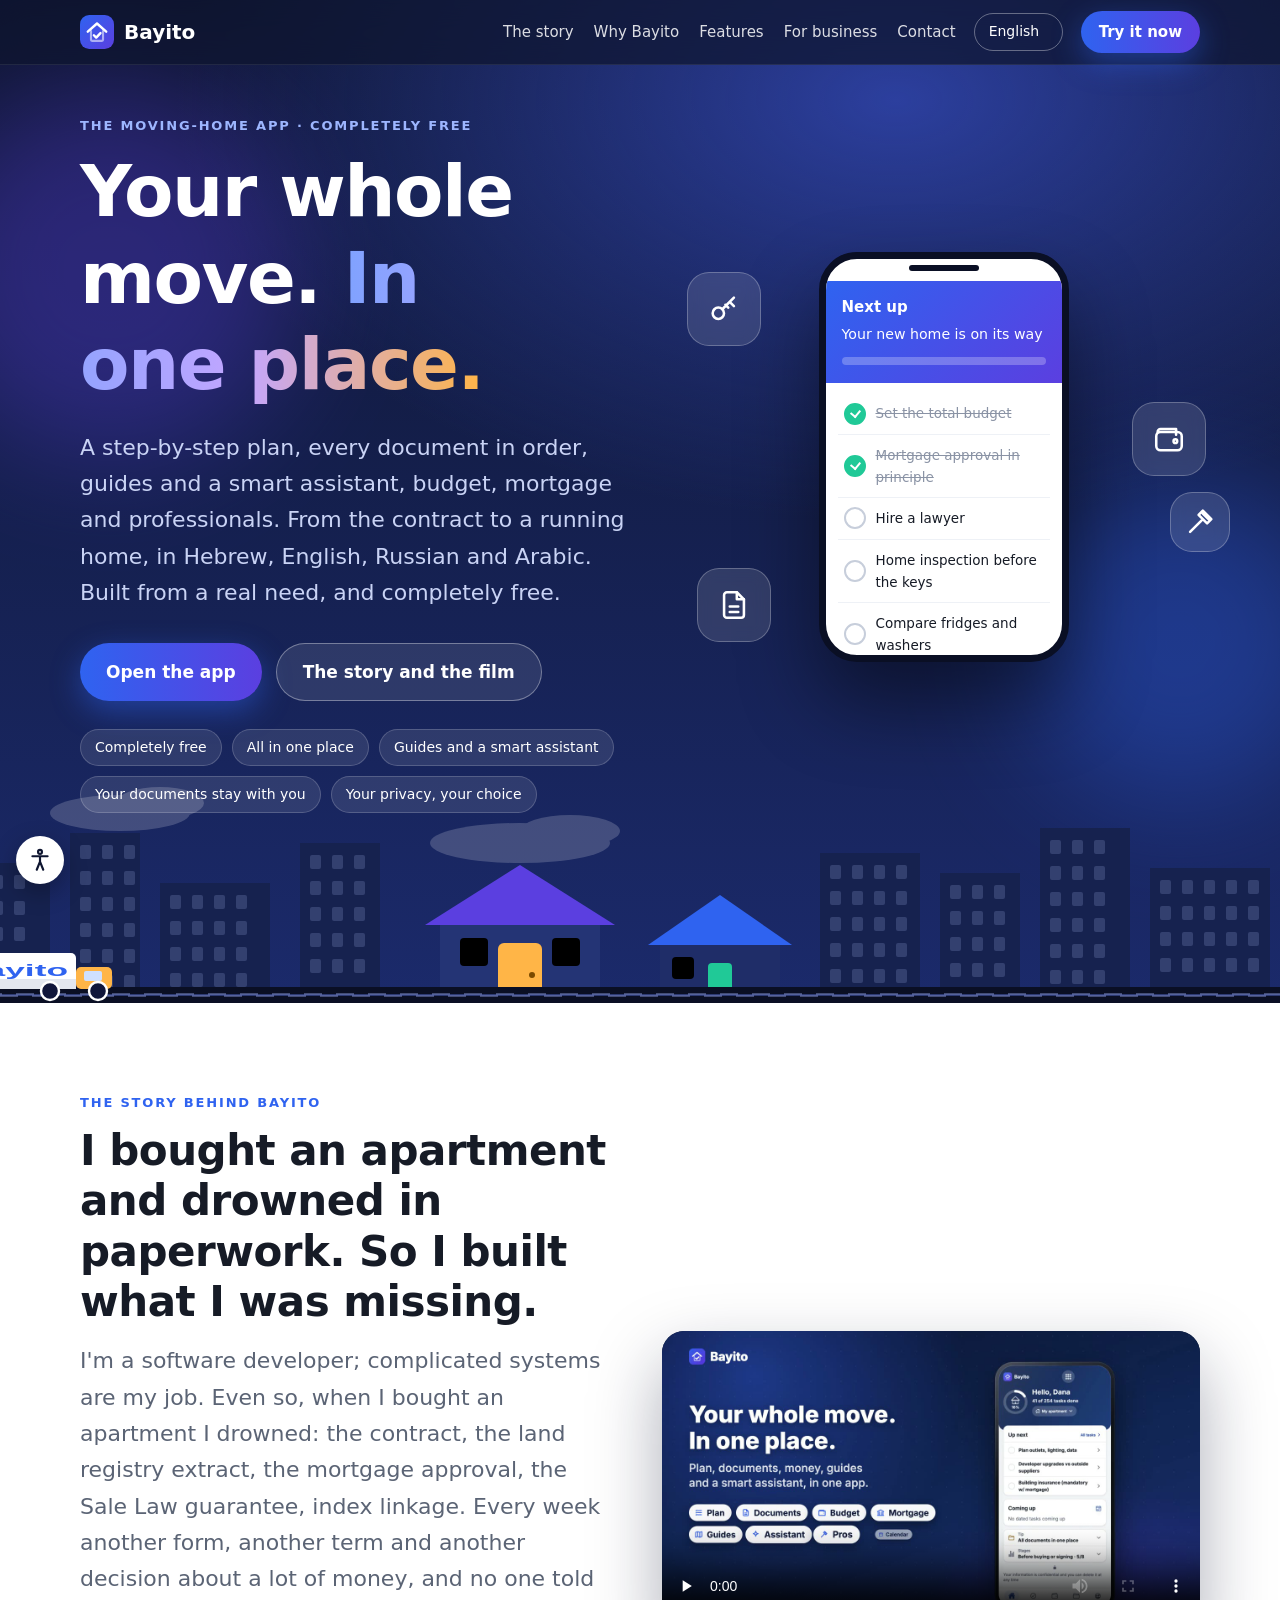
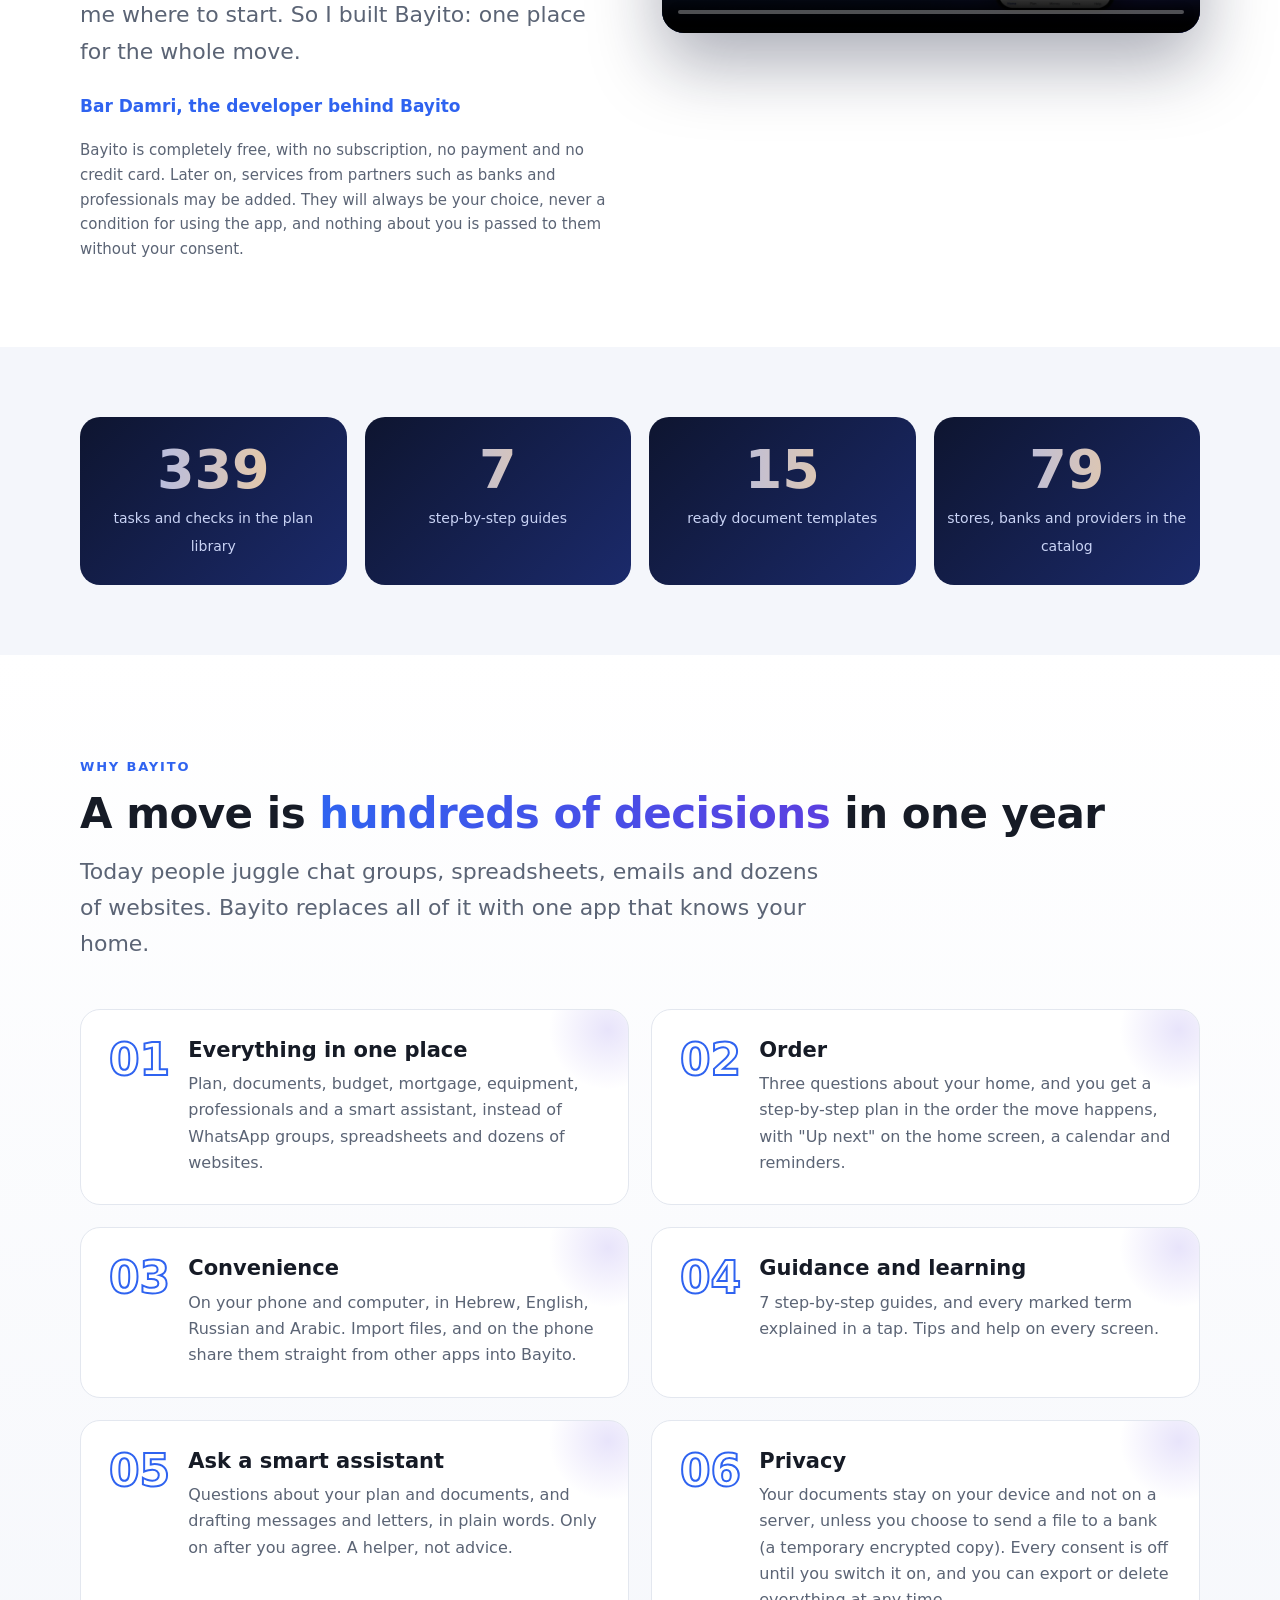
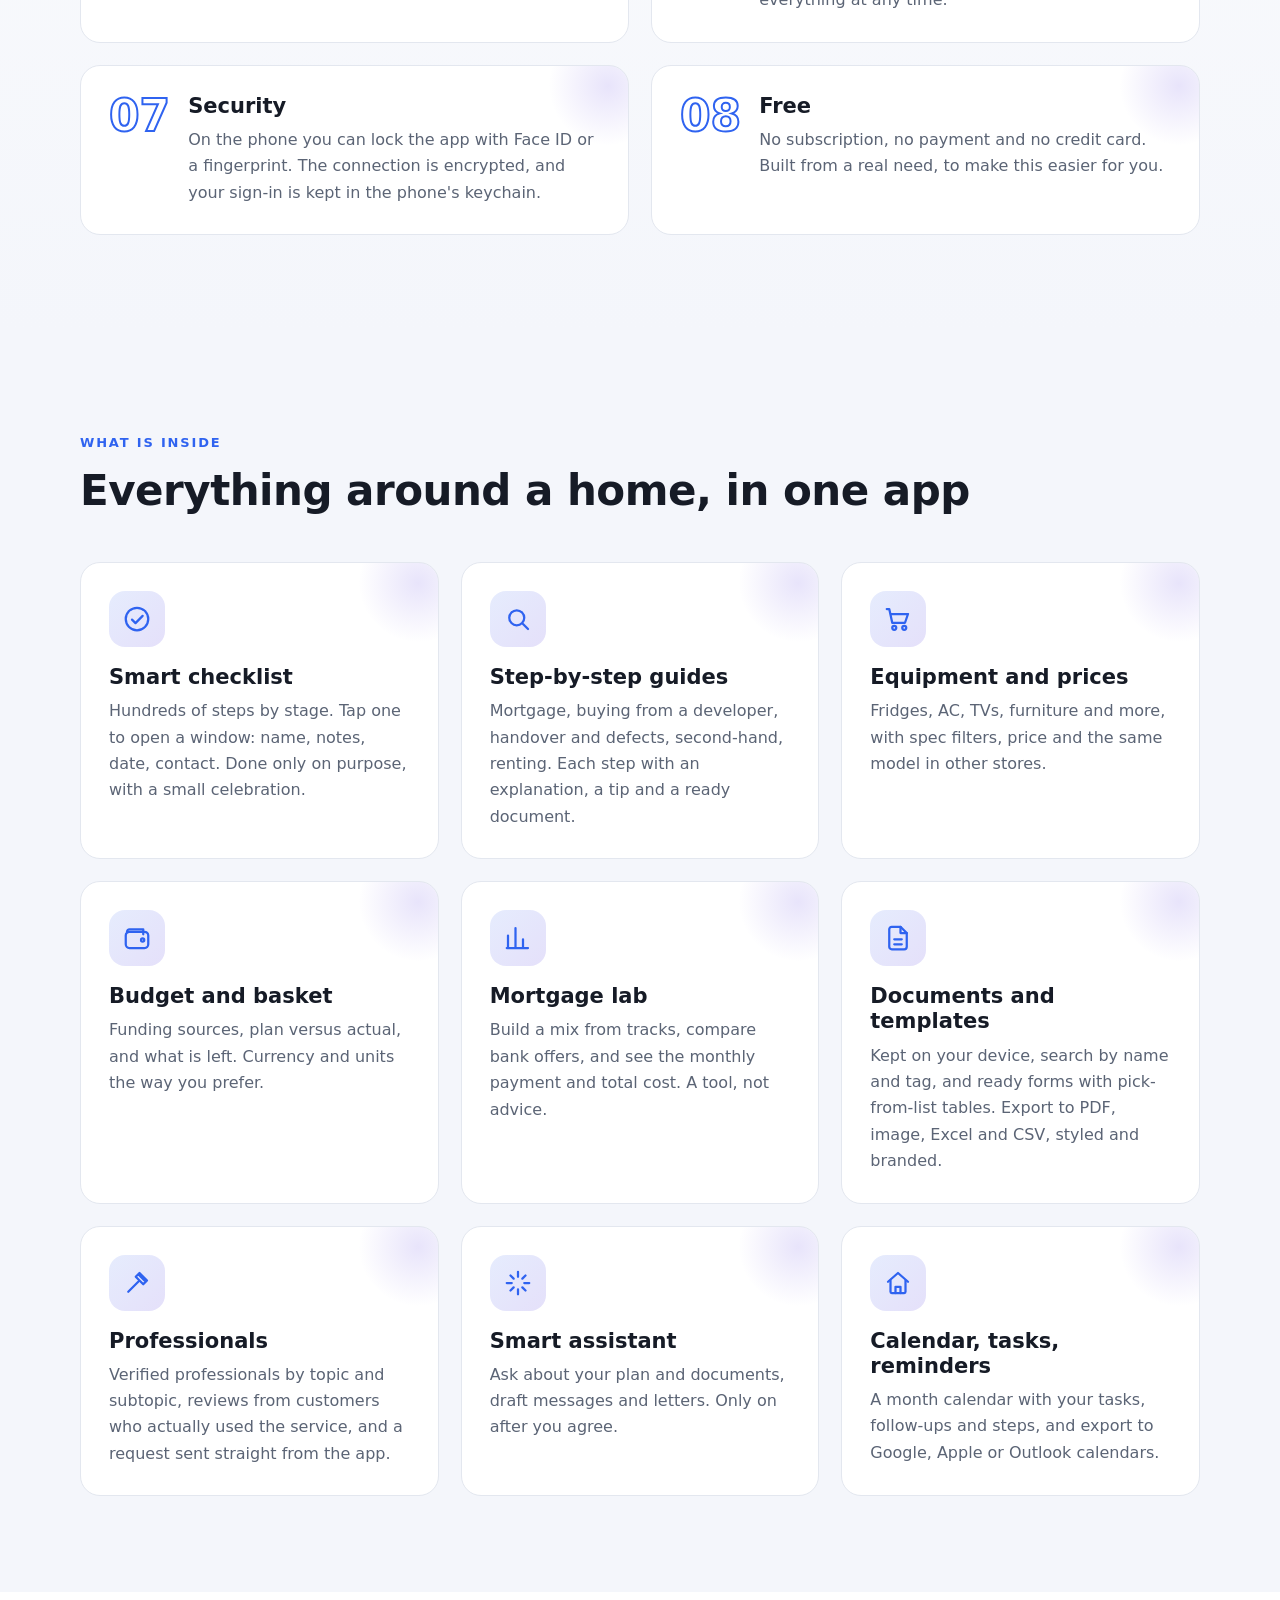
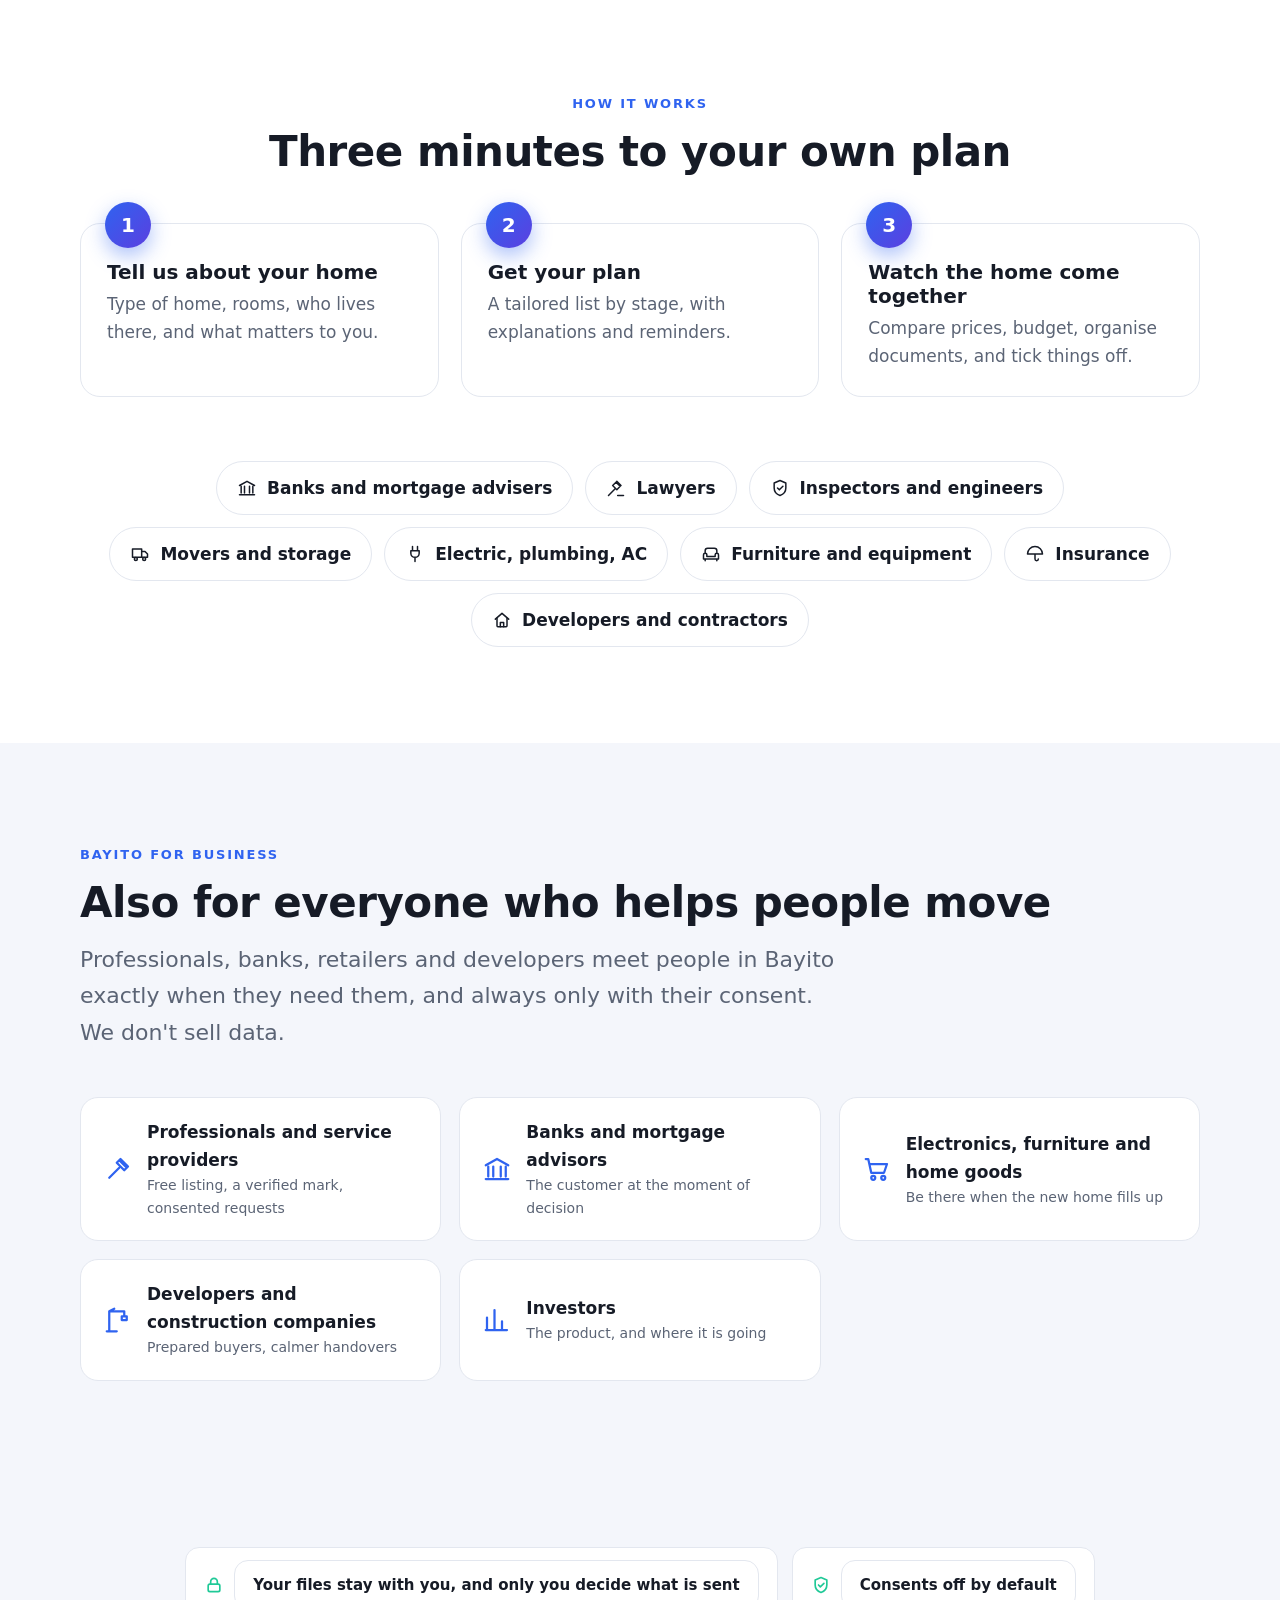
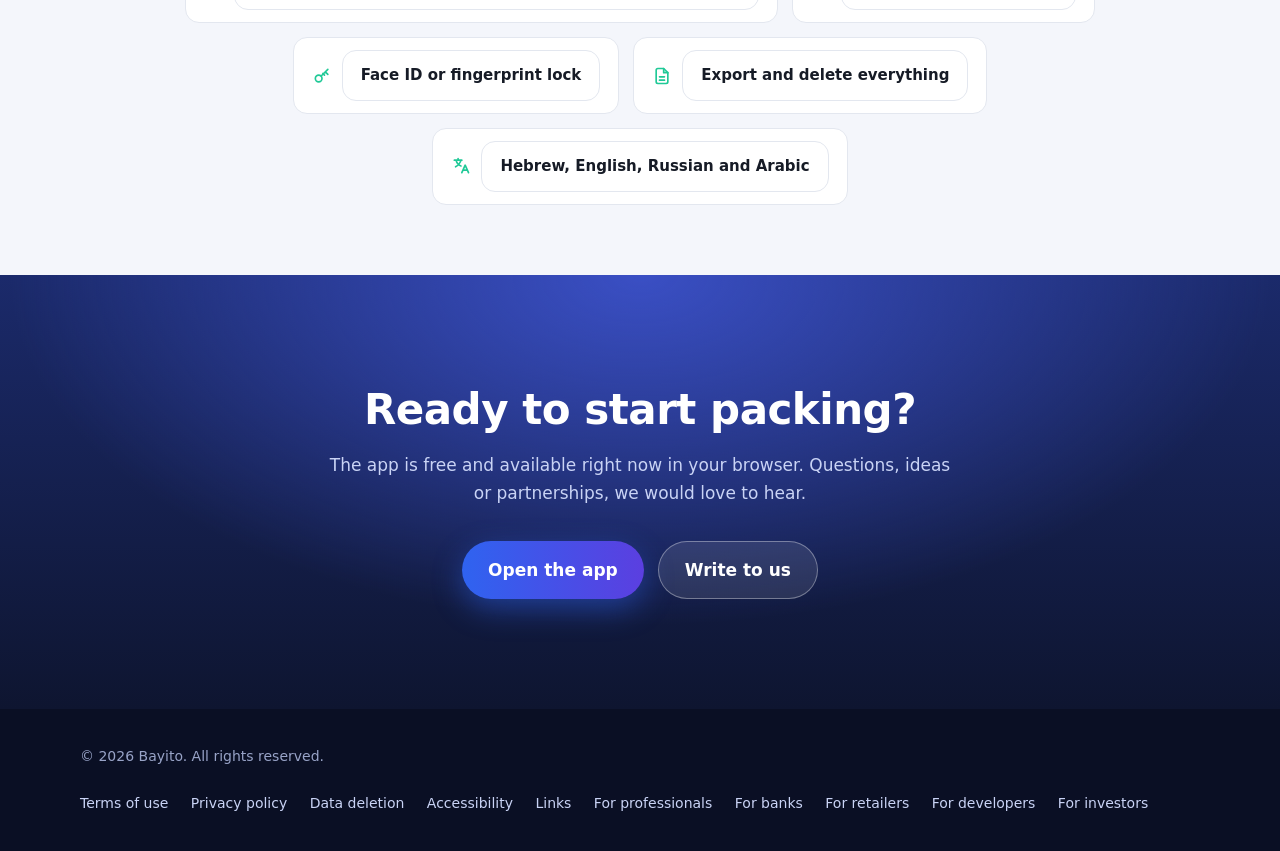
==== commit 260926eb: "Publish site from Bayito 500480f (with web app)" ====
--- a/index.html
+++ b/index.html
@@ -278,7 +278,7 @@
 <section class="alt" style="padding:70px 0">
   <div class="wrap">
     <div class="stats reveal">
-      <div class="stat"><b data-count="334">0</b><span><span class="he" lang="he">משימות ובדיקות בספריית התוכנית</span><span class="en" lang="en">tasks and checks in the plan library</span><span class="ru" lang="ru">задач и проверок в библиотеке плана</span><span class="ar" lang="ar">مهمة وفحص في مكتبة الخطة</span></span></div>
+      <div class="stat"><b data-count="339">0</b><span><span class="he" lang="he">משימות ובדיקות בספריית התוכנית</span><span class="en" lang="en">tasks and checks in the plan library</span><span class="ru" lang="ru">задач и проверок в библиотеке плана</span><span class="ar" lang="ar">مهمة وفحص في مكتبة الخطة</span></span></div>
       <div class="stat"><b data-count="7">0</b><span><span class="he" lang="he">מדריכים שלב אחר שלב</span><span class="en" lang="en">step-by-step guides</span><span class="ru" lang="ru">пошаговых руководств</span><span class="ar" lang="ar">أدلّة خطوة بخطوة</span></span></div>
       <div class="stat"><b data-count="15">0</b><span><span class="he" lang="he">תבניות מסמכים מוכנות</span><span class="en" lang="en">ready document templates</span><span class="ru" lang="ru">готовых шаблонов документов</span><span class="ar" lang="ar">قوالب مستندات جاهزة</span></span></div>
       <div class="stat"><b data-count="79">0</b><span><span class="he" lang="he">חנויות, בנקים וספקים בקטלוג</span><span class="en" lang="en">stores, banks and providers in the catalog</span><span class="ru" lang="ru">магазинов, банков и поставщиков в каталоге</span><span class="ar" lang="ar">متجر وبنك ومزوّد في الدليل</span></span></div>
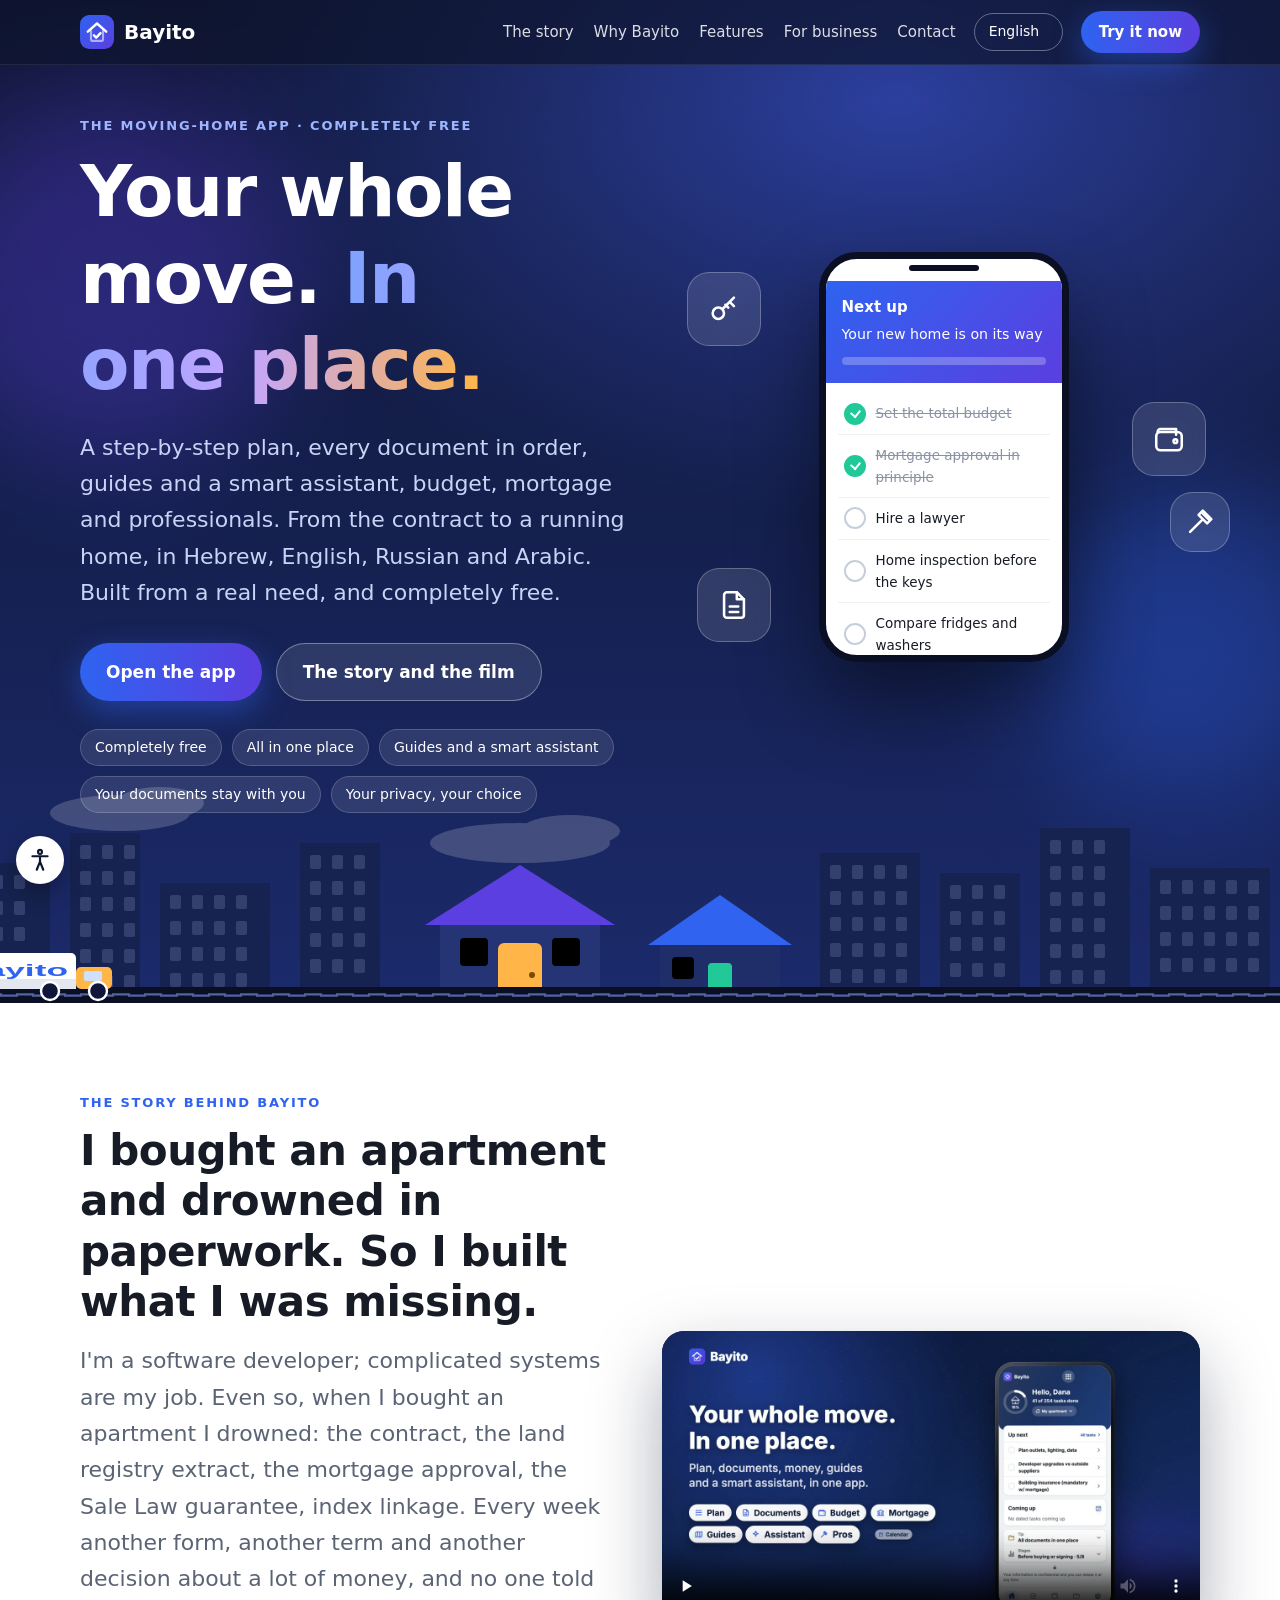
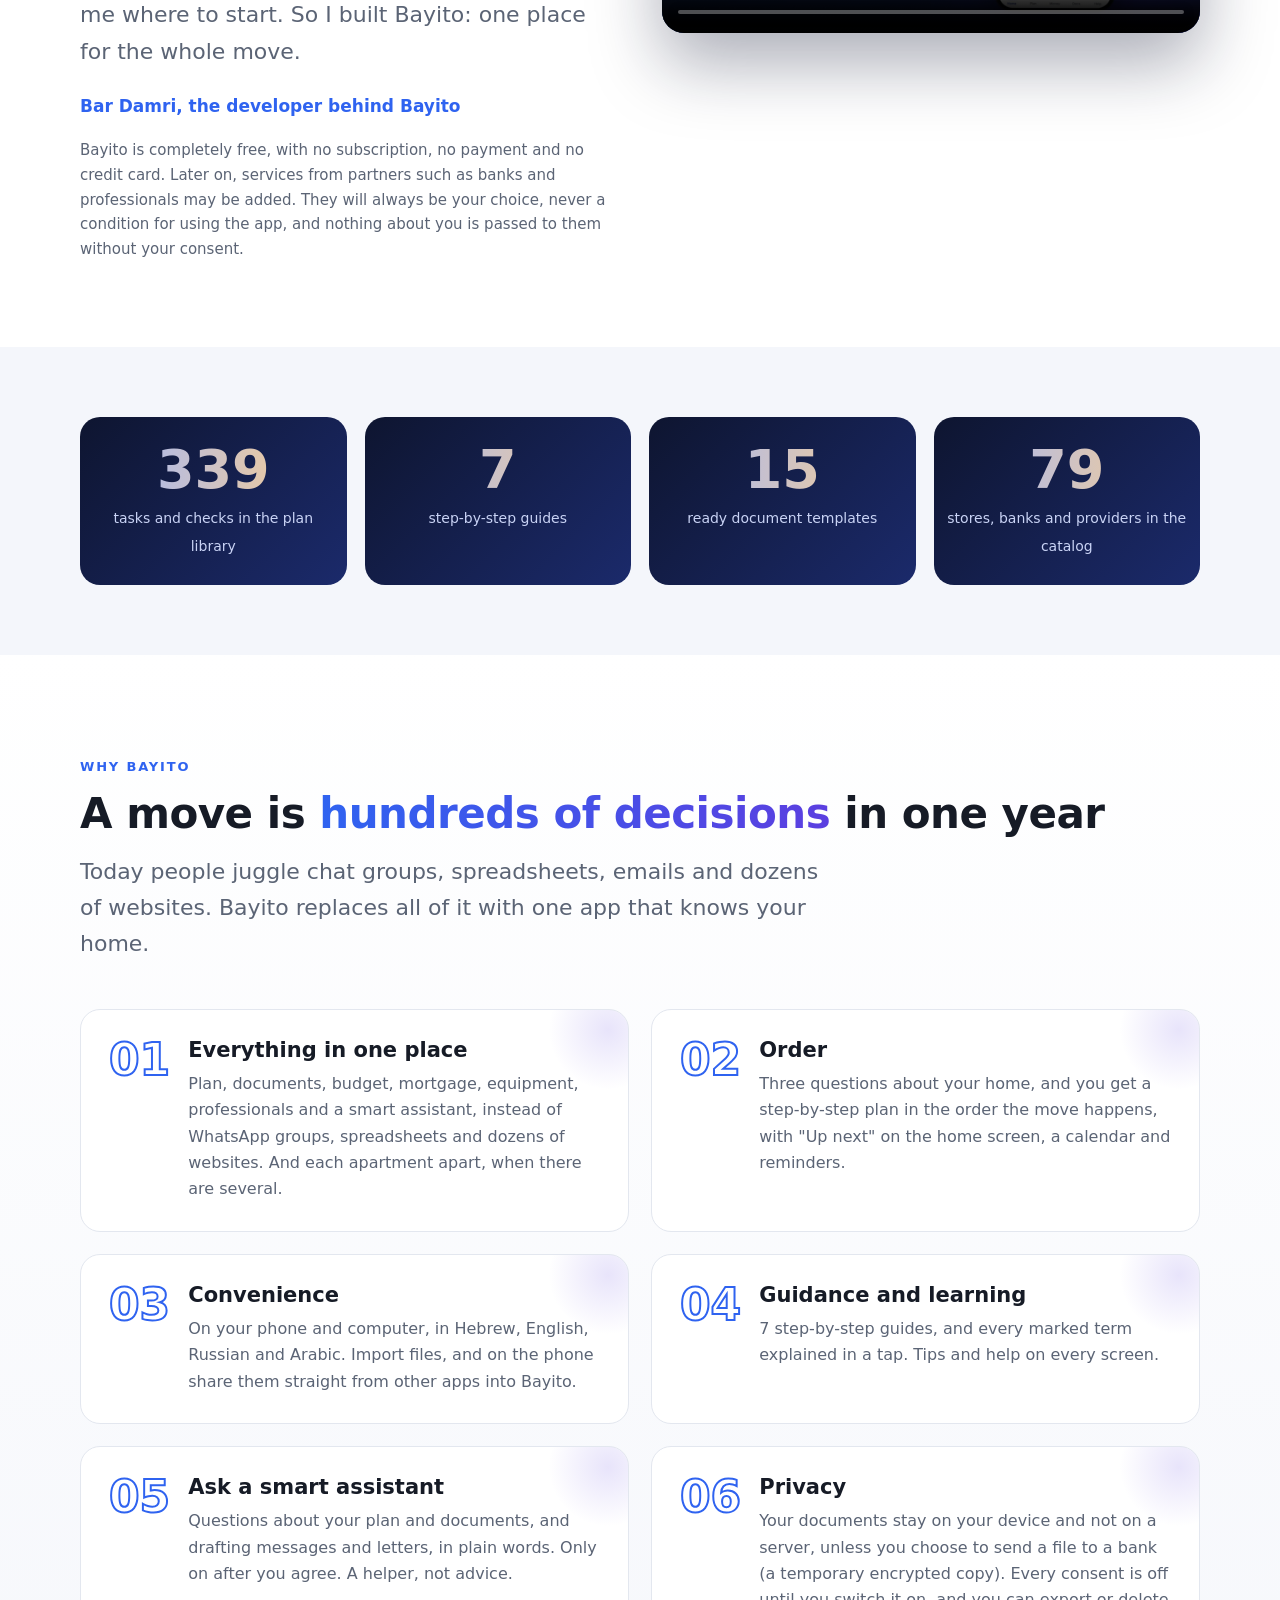
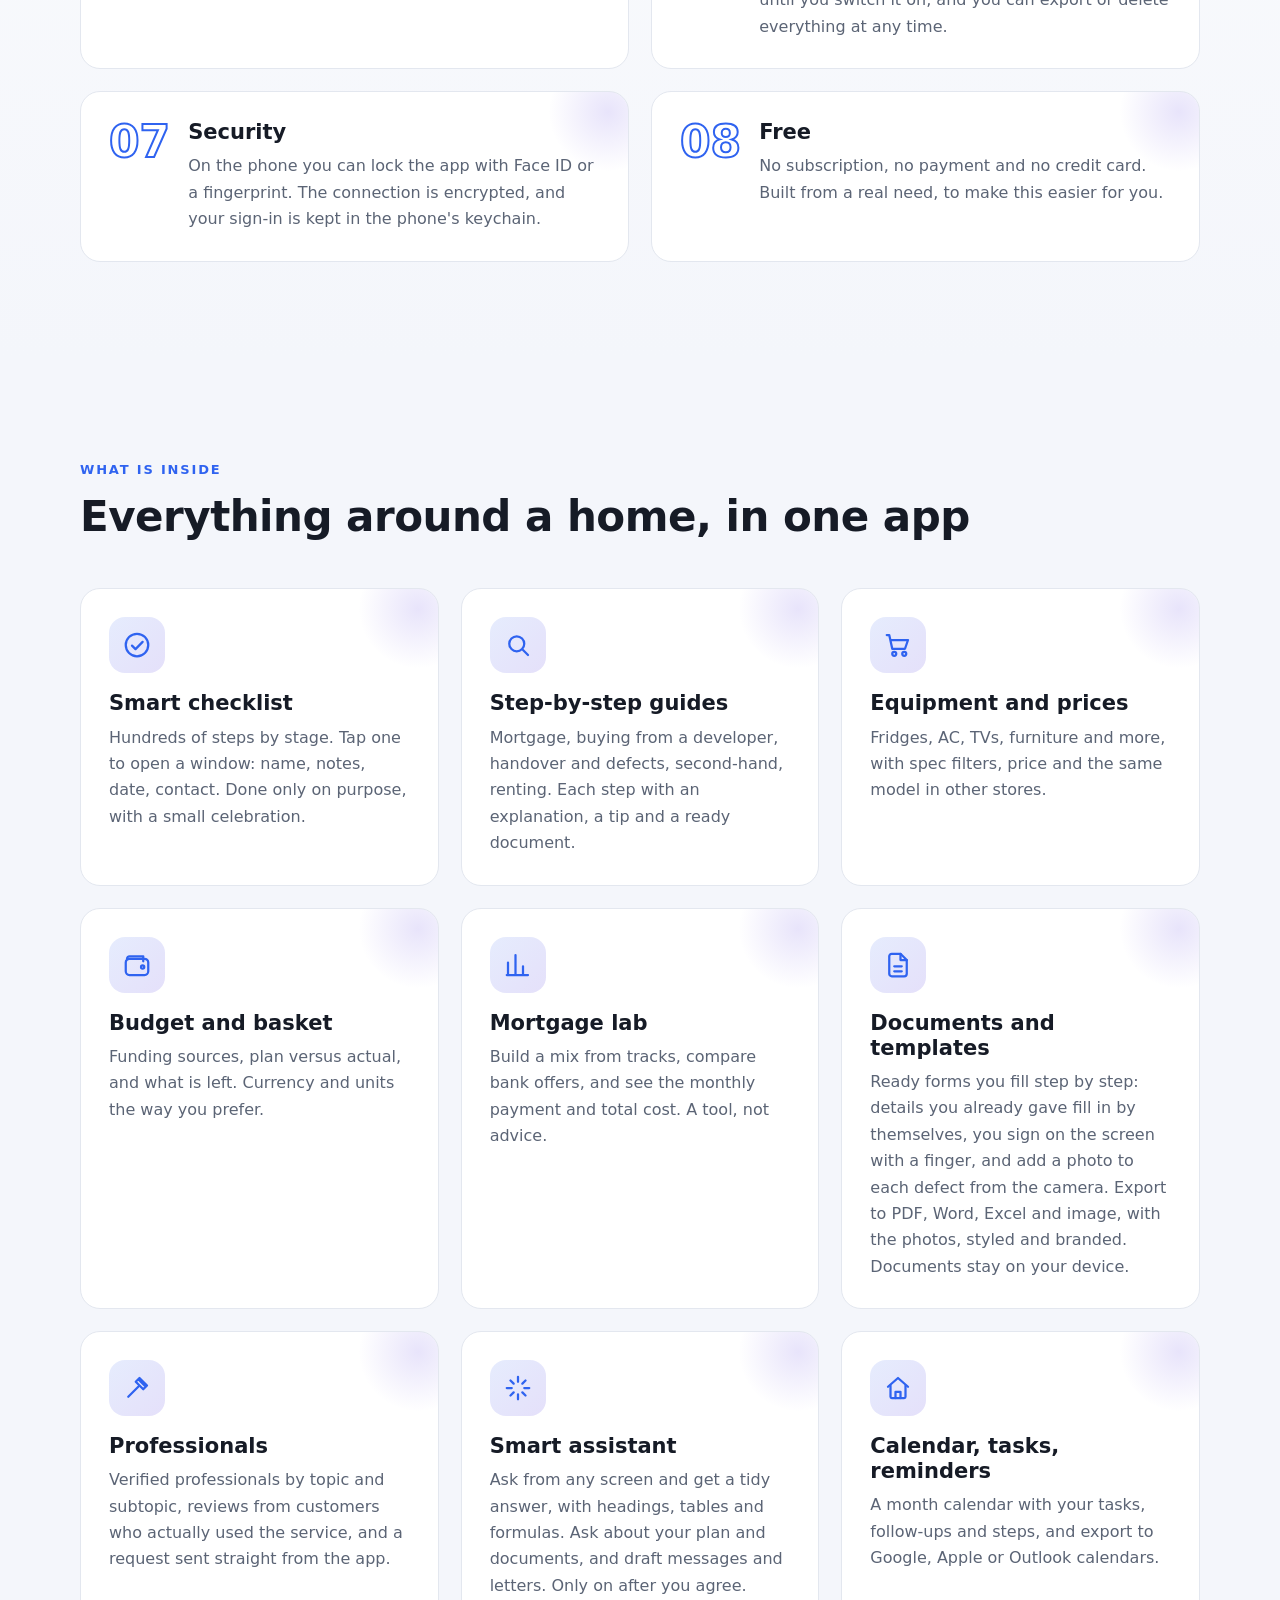
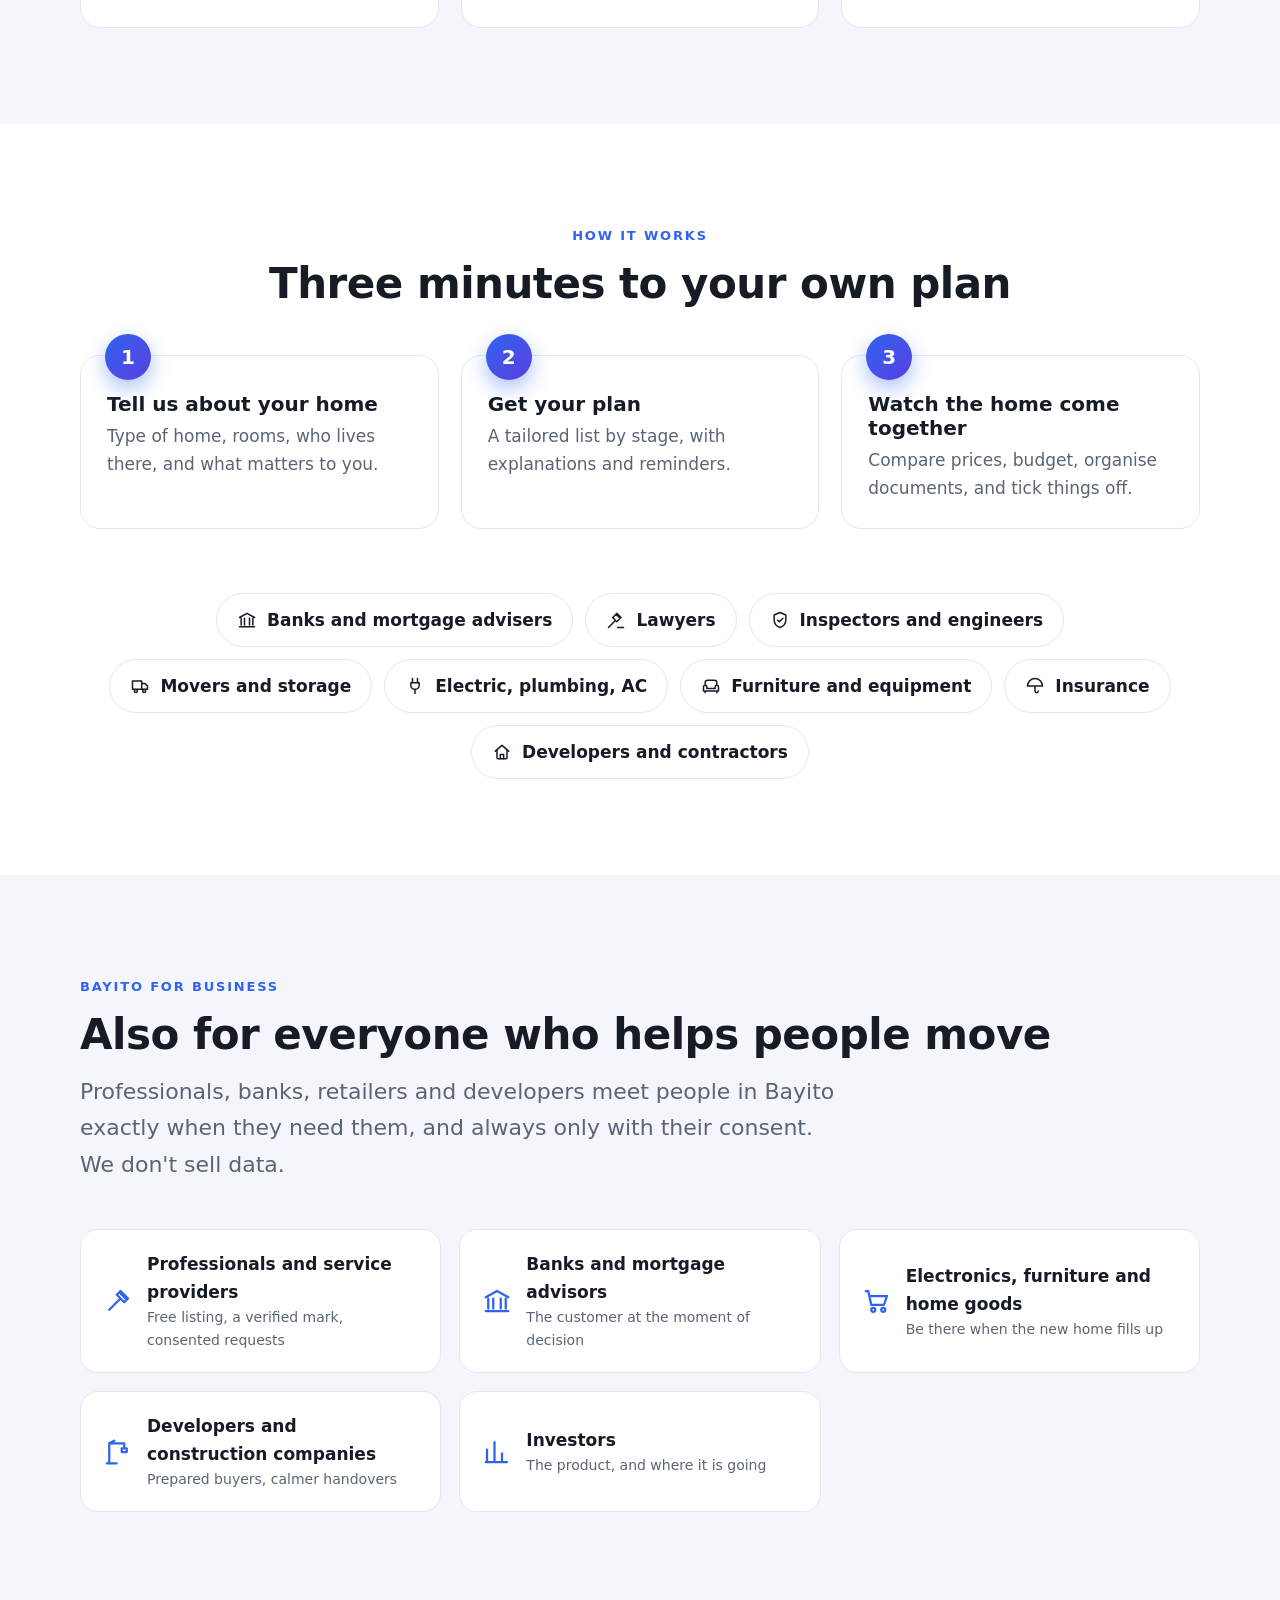
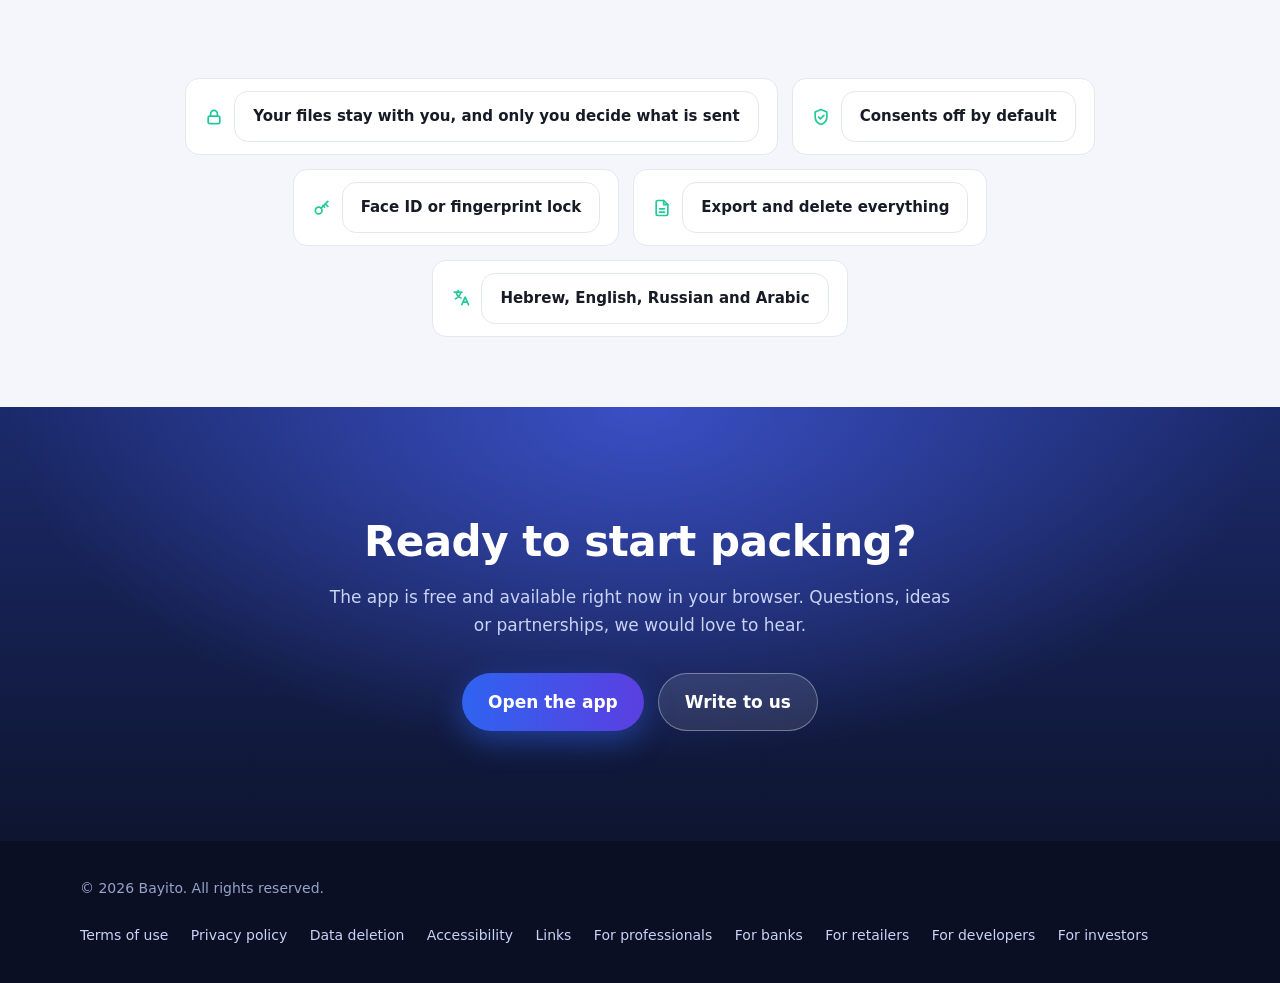
==== commit 91582ffc: "Publish site from Bayito 43c3f0e (with web app)" ====
--- a/index.html
+++ b/index.html
@@ -294,7 +294,7 @@
       <p class="lead" style="margin-top:14px"><span class="he" lang="he">היום כולם מנהלים אותו בין קבוצות וואטסאפ, גיליונות, מיילים ועשרות אתרים. Bayito מחליפה את כל זה באפליקציה אחת שמכירה את הדירה שלכם.</span><span class="en" lang="en">Today people juggle chat groups, spreadsheets, emails and dozens of websites. Bayito replaces all of it with one app that knows your home.</span><span class="ru" lang="ru">Сегодня люди жонглируют чатами, таблицами, письмами и десятками сайтов. Bayito заменяет всё это одним приложением, которое знает ваш дом.</span><span class="ar" lang="ar">اليوم يتنقّل الناس بين مجموعات الدردشة والجداول والرسائل وعشرات المواقع. Bayito يستبدل كل ذلك بتطبيق واحد يعرف بيتك.</span></p>
     </div>
     <div class="grid">
-      <div class="card reveal"><span class="num">01</span><div><h3><span class="he" lang="he">הכול במקום אחד</span><span class="en" lang="en">Everything in one place</span><span class="ru" lang="ru">Всё в одном месте</span><span class="ar" lang="ar">كل شيء في مكان واحد</span></h3><p><span class="he" lang="he">תוכנית, מסמכים, תקציב, משכנתא, ציוד, בעלי מקצוע ועוזר חכם, במקום קבוצות וואטסאפ, גיליונות ועשרות אתרים.</span><span class="en" lang="en">Plan, documents, budget, mortgage, equipment, professionals and a smart assistant, instead of WhatsApp groups, spreadsheets and dozens of websites.</span><span class="ru" lang="ru">План, документы, бюджет, ипотека, техника, специалисты и умный помощник вместо групп в WhatsApp, таблиц и десятков сайтов.</span><span class="ar" lang="ar">خطة، مستندات، ميزانية، رهن، معدّات، مهنيون ومساعد ذكي، بدل مجموعات WhatsApp والجداول وعشرات المواقع.</span></p></div></div>
+      <div class="card reveal"><span class="num">01</span><div><h3><span class="he" lang="he">הכול במקום אחד</span><span class="en" lang="en">Everything in one place</span><span class="ru" lang="ru">Всё в одном месте</span><span class="ar" lang="ar">كل شيء في مكان واحد</span></h3><p><span class="he" lang="he">תוכנית, מסמכים, תקציב, משכנתא, ציוד, בעלי מקצוע ועוזר חכם, במקום קבוצות וואטסאפ, גיליונות ועשרות אתרים. ולכל דירה בנפרד, גם כשיש כמה.</span><span class="en" lang="en">Plan, documents, budget, mortgage, equipment, professionals and a smart assistant, instead of WhatsApp groups, spreadsheets and dozens of websites. And each apartment apart, when there are several.</span><span class="ru" lang="ru">План, документы, бюджет, ипотека, техника, специалисты и умный помощник вместо групп в WhatsApp, таблиц и десятков сайтов. И для каждой квартиры отдельно, если их несколько.</span><span class="ar" lang="ar">خطة، مستندات، ميزانية، رهن، معدّات، مهنيون ومساعد ذكي، بدل مجموعات WhatsApp والجداول وعشرات المواقع. ولكل شقة على حدة، إن كانت لديك أكثر من واحدة.</span></p></div></div>
       <div class="card reveal"><span class="num">02</span><div><h3><span class="he" lang="he">סדר</span><span class="en" lang="en">Order</span><span class="ru" lang="ru">Порядок</span><span class="ar" lang="ar">النظام</span></h3><p><span class="he" lang="he">שלוש שאלות על הדירה, ומקבלים תוכנית צעד אחר צעד לפי שלבי המעבר, עם "הצעד הבא" במסך הבית, יומן ותזכורות.</span><span class="en" lang="en">Three questions about your home, and you get a step-by-step plan in the order the move happens, with "Up next" on the home screen, a calendar and reminders.</span><span class="ru" lang="ru">Три вопроса о вашем доме — и у вас пошаговый план в том порядке, в котором идёт переезд, с блоком «Дальше» на главном экране, календарём и напоминаниями.</span><span class="ar" lang="ar">ثلاثة أسئلة عن بيتك، وتحصل على خطة خطوة بخطوة بترتيب الانتقال، مع "التالي" في الشاشة الرئيسية، وتقويم وتذكيرات.</span></p></div></div>
       <div class="card reveal"><span class="num">03</span><div><h3><span class="he" lang="he">נוחות</span><span class="en" lang="en">Convenience</span><span class="ru" lang="ru">Удобство</span><span class="ar" lang="ar">الراحة</span></h3><p><span class="he" lang="he">בטלפון ובמחשב, בעברית, באנגלית, ברוסית ובערבית. מייבאים קבצים, ובטלפון גם משתפים אותם ישר מאפליקציות אחרות אל Bayito.</span><span class="en" lang="en">On your phone and computer, in Hebrew, English, Russian and Arabic. Import files, and on the phone share them straight from other apps into Bayito.</span><span class="ru" lang="ru">На телефоне и компьютере, на иврите, английском, русском и арабском. Загружайте файлы, а на телефоне делитесь ими прямо из других приложений в Bayito.</span><span class="ar" lang="ar">على الهاتف والحاسوب، بالعبرية والإنجليزية والروسية والعربية. استورد الملفات، وعلى الهاتف شاركها مباشرة من تطبيقات أخرى إلى Bayito.</span></p></div></div>
       <div class="card reveal"><span class="num">04</span><div><h3><span class="he" lang="he">הדרכה ולמידה</span><span class="en" lang="en">Guidance and learning</span><span class="ru" lang="ru">Подсказки и обучение</span><span class="ar" lang="ar">الإرشاد والتعلّم</span></h3><p><span class="he" lang="he">7 מדריכים שלב אחר שלב, וכל מונח מסומן מוסבר בלחיצה. טיפים ועזרה בכל מסך.</span><span class="en" lang="en">7 step-by-step guides, and every marked term explained in a tap. Tips and help on every screen.</span><span class="ru" lang="ru">7 пошаговых руководств и объяснение каждого отмеченного термина в одно касание. Советы и помощь на каждом экране.</span><span class="ar" lang="ar">7 أدلّة خطوة بخطوة، وكل مصطلح مُعلَّم مشروح بلمسة. نصائح ومساعدة في كل شاشة.</span></p></div></div>
@@ -315,9 +315,9 @@
       <div class="card reveal"><div class="ico"><svg><use href="#i-cart"/></svg></div><h3><span class="he" lang="he">ציוד לבית והשוואת מחירים</span><span class="en" lang="en">Equipment and prices</span><span class="ru" lang="ru">Техника и цены</span><span class="ar" lang="ar">المعدّات والأسعار</span></h3><p><span class="he" lang="he">מקררים, מזגנים, טלוויזיות, רהיטים ועוד, עם פילטרים לפי מפרט, מחיר והצעות דומות בחנויות אחרות.</span><span class="en" lang="en">Fridges, AC, TVs, furniture and more, with spec filters, price and the same model in other stores.</span><span class="ru" lang="ru">Холодильники, кондиционеры, телевизоры, мебель и другое — с фильтрами по характеристикам, ценой и той же моделью в других магазинах.</span><span class="ar" lang="ar">ثلاجات، مكيّفات، تلفزيونات، أثاث وغيرها، مع فلاتر للمواصفات، والسعر والطراز نفسه في متاجر أخرى.</span></p></div>
       <div class="card reveal"><div class="ico"><svg><use href="#i-wallet"/></svg></div><h3><span class="he" lang="he">תקציב וסל קניות</span><span class="en" lang="en">Budget and basket</span><span class="ru" lang="ru">Бюджет и корзина</span><span class="ar" lang="ar">الميزانية والسلة</span></h3><p><span class="he" lang="he">מקורות מימון, תכנון מול ביצוע, ומה נשאר. מטבעות ויחידות לפי ההעדפה שלכם.</span><span class="en" lang="en">Funding sources, plan versus actual, and what is left. Currency and units the way you prefer.</span><span class="ru" lang="ru">Источники финансирования, план и факт, и сколько осталось. Валюта и единицы — как вам удобно.</span><span class="ar" lang="ar">مصادر التمويل، المخطّط مقابل الفعلي، وما بقي. العملة والوحدات كما تفضّل.</span></p></div>
       <div class="card reveal"><div class="ico"><svg><use href="#i-chart"/></svg></div><h3><span class="he" lang="he">מעבדת משכנתא</span><span class="en" lang="en">Mortgage lab</span><span class="ru" lang="ru">Ипотечная лаборатория</span><span class="ar" lang="ar">مختبر الرهن العقاري</span></h3><p><span class="he" lang="he">בונים תמהיל ממסלולים, משווים הצעות של בנקים, ורואים החזר חודשי ועלות כוללת. כלי עזר, לא ייעוץ.</span><span class="en" lang="en">Build a mix from tracks, compare bank offers, and see the monthly payment and total cost. A tool, not advice.</span><span class="ru" lang="ru">Составьте микс из треков, сравните предложения банков и посмотрите ежемесячный платёж и общую стоимость. Инструмент, а не консультация.</span><span class="ar" lang="ar">ابنِ مزيجًا من المسارات، قارن عروض البنوك، وشاهد القسط الشهري والتكلفة الإجمالية. أداة، وليست استشارة.</span></p></div>
-      <div class="card reveal"><div class="ico"><svg><use href="#i-doc"/></svg></div><h3><span class="he" lang="he">מסמכים ותבניות</span><span class="en" lang="en">Documents and templates</span><span class="ru" lang="ru">Документы и шаблоны</span><span class="ar" lang="ar">المستندات والقوالب</span></h3><p><span class="he" lang="he">שמירה אצלכם במכשיר, חיפוש לפי שם ותגית, וטפסים מוכנים עם טבלאות בחירה. ייצוא ל-PDF, תמונה, Excel ו-CSV, מעוצבים עם הלוגו.</span><span class="en" lang="en">Kept on your device, search by name and tag, and ready forms with pick-from-list tables. Export to PDF, image, Excel and CSV, styled and branded.</span><span class="ru" lang="ru">Хранятся на вашем устройстве, поиск по названию и метке, готовые формы с таблицами выбора из списка. Экспорт в PDF, изображение, Excel и CSV, с оформлением и брендом.</span><span class="ar" lang="ar">محفوظة على جهازك، بحث بالاسم والوسم، ونماذج جاهزة بجداول اختيار من قائمة. تصدير إلى PDF وصورة وExcel وCSV، بتنسيق وعلامة.</span></p></div>
+      <div class="card reveal"><div class="ico"><svg><use href="#i-doc"/></svg></div><h3><span class="he" lang="he">מסמכים ותבניות</span><span class="en" lang="en">Documents and templates</span><span class="ru" lang="ru">Документы и шаблоны</span><span class="ar" lang="ar">المستندات والقوالب</span></h3><p><span class="he" lang="he">טפסים מוכנים שממלאים שלב אחר שלב: פרטים שכבר מילאתם נכנסים לבד, חותמים על המסך באצבע, ומצרפים תמונה לכל ליקוי מהמצלמה. ייצוא ל-PDF, Word, Excel ותמונה, עם התמונות ומעוצב עם הלוגו. המסמכים נשמרים אצלכם במכשיר.</span><span class="en" lang="en">Ready forms you fill step by step: details you already gave fill in by themselves, you sign on the screen with a finger, and add a photo to each defect from the camera. Export to PDF, Word, Excel and image, with the photos, styled and branded. Documents stay on your device.</span><span class="ru" lang="ru">Готовые формы, которые заполняются шаг за шагом: уже указанные данные подставляются сами, подпись пальцем на экране и фото к каждому дефекту с камеры. Экспорт в PDF, Word, Excel и изображение, с фото, с оформлением и брендом. Документы хранятся на вашем устройстве.</span><span class="ar" lang="ar">نماذج جاهزة تُملأ خطوة بخطوة: التفاصيل التي أدخلتها تُملأ تلقائيًا، توقيع على الشاشة بالإصبع، وصورة لكل عيب من الكاميرا. تصدير إلى PDF وWord وExcel وصورة، مع الصور وبتنسيق وعلامة. المستندات تبقى على جهازك.</span></p></div>
       <div class="card reveal"><div class="ico"><svg><use href="#i-hammer"/></svg></div><h3><span class="he" lang="he">בעלי מקצוע</span><span class="en" lang="en">Professionals</span><span class="ru" lang="ru">Специалисты</span><span class="ar" lang="ar">المهنيون</span></h3><p><span class="he" lang="he">בעלי מקצוע מאומתים לפי תחום ותת-תחום, ביקורות מלקוחות שבאמת השתמשו בשירות, ופנייה ישירה מתוך האפליקציה.</span><span class="en" lang="en">Verified professionals by topic and subtopic, reviews from customers who actually used the service, and a request sent straight from the app.</span><span class="ru" lang="ru">Проверенные специалисты по темам и подтемам, отзывы клиентов, которые действительно воспользовались услугой, и запрос прямо из приложения.</span><span class="ar" lang="ar">مهنيون موثّقون حسب الموضوع والموضوع الفرعي، مراجعات من زبائن استخدموا الخدمة فعلًا، وطلب يُرسل مباشرة من التطبيق.</span></p></div>
-      <div class="card reveal"><div class="ico"><svg><use href="#i-spark"/></svg></div><h3><span class="he" lang="he">עוזר חכם</span><span class="en" lang="en">Smart assistant</span><span class="ru" lang="ru">Умный помощник</span><span class="ar" lang="ar">المساعد الذكي</span></h3><p><span class="he" lang="he">שואלים על התוכנית והמסמכים שלכם, מנסחים הודעות ומכתבים. מופעל רק באישור שלכם.</span><span class="en" lang="en">Ask about your plan and documents, draft messages and letters. Only on after you agree.</span><span class="ru" lang="ru">Спрашивайте о плане и документах, составляйте сообщения и письма. Включается только с вашего согласия.</span><span class="ar" lang="ar">اسأل عن خطتك ومستنداتك، وصُغ رسائل وخطابات. يعمل فقط بعد موافقتك.</span></p></div>
+      <div class="card reveal"><div class="ico"><svg><use href="#i-spark"/></svg></div><h3><span class="he" lang="he">עוזר חכם</span><span class="en" lang="en">Smart assistant</span><span class="ru" lang="ru">Умный помощник</span><span class="ar" lang="ar">المساعد الذكي</span></h3><p><span class="he" lang="he">שואלים מכל מסך ומקבלים תשובה מסודרת, עם כותרות, טבלאות ונוסחאות. שואלים על התוכנית והמסמכים שלכם, ומנסחים הודעות ומכתבים. מופעל רק באישור שלכם.</span><span class="en" lang="en">Ask from any screen and get a tidy answer, with headings, tables and formulas. Ask about your plan and documents, and draft messages and letters. Only on after you agree.</span><span class="ru" lang="ru">Спрашивайте с любого экрана и получайте аккуратный ответ с заголовками, таблицами и формулами. Спрашивайте о плане и документах, составляйте сообщения и письма. Включается только с вашего согласия.</span><span class="ar" lang="ar">اسأل من أي شاشة واحصل على إجابة مرتبة بعناوين وجداول ومعادلات. اسأل عن خطتك ومستنداتك، وصُغ رسائل وخطابات. يعمل فقط بعد موافقتك.</span></p></div>
       <div class="card reveal"><div class="ico"><svg><use href="#i-home"/></svg></div><h3><span class="href-hide"><span class="he" lang="he">יומן, משימות ותזכורות</span><span class="en" lang="en">Calendar, tasks, reminders</span><span class="ru" lang="ru">Календарь, задачи, напоминания</span><span class="ar" lang="ar">التقويم، المهام، التذكيرات</span></span></h3><p><span class="he" lang="he">יומן חודשי עם המשימות, המעקבים והשלבים שלכם, וייצוא ליומן של Google, Apple או Outlook.</span><span class="en" lang="en">A month calendar with your tasks, follow-ups and steps, and export to Google, Apple or Outlook calendars.</span><span class="ru" lang="ru">Календарь на месяц с вашими задачами, напоминаниями и шагами, и экспорт в календари Google, Apple или Outlook.</span><span class="ar" lang="ar">تقويم شهري بمهامك ومتابعاتك وخطواتك، وتصدير إلى تقويمات Google أو Apple أو Outlook.</span></p></div>
     </div>
   </div>
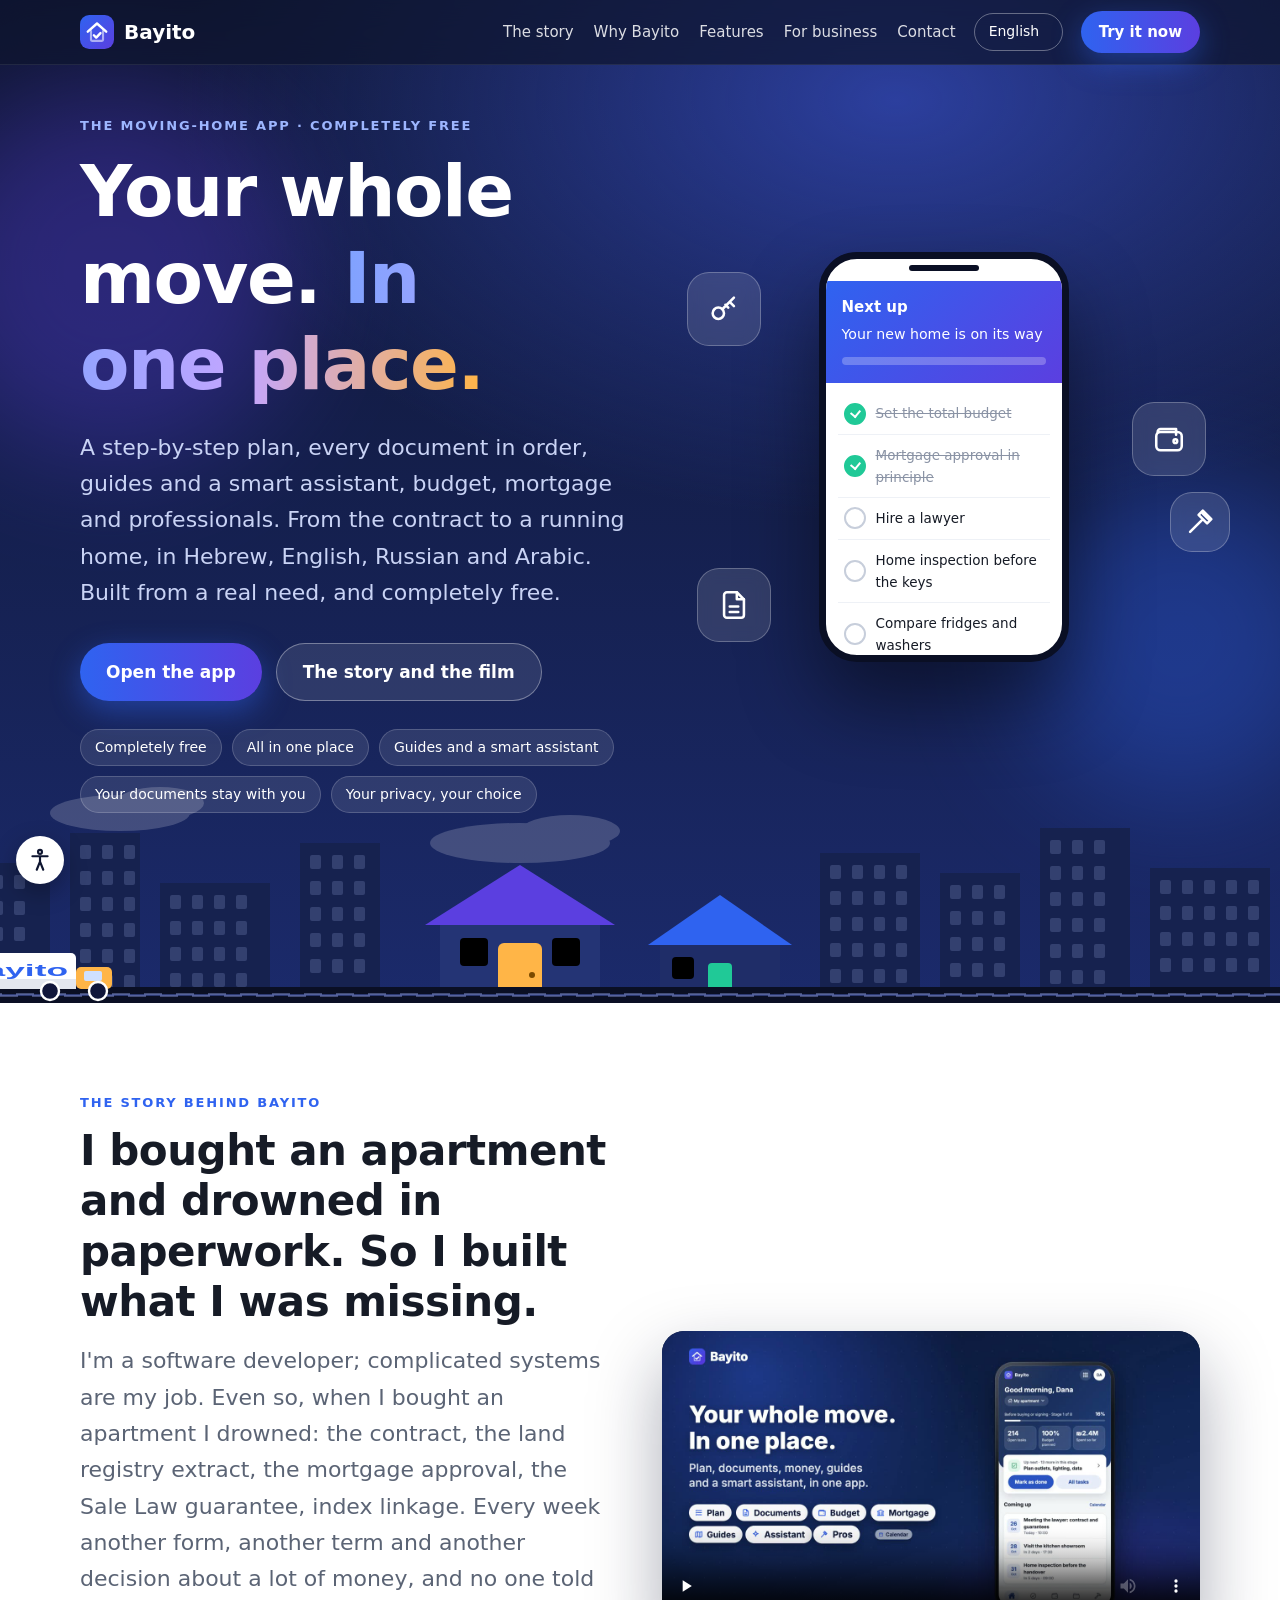
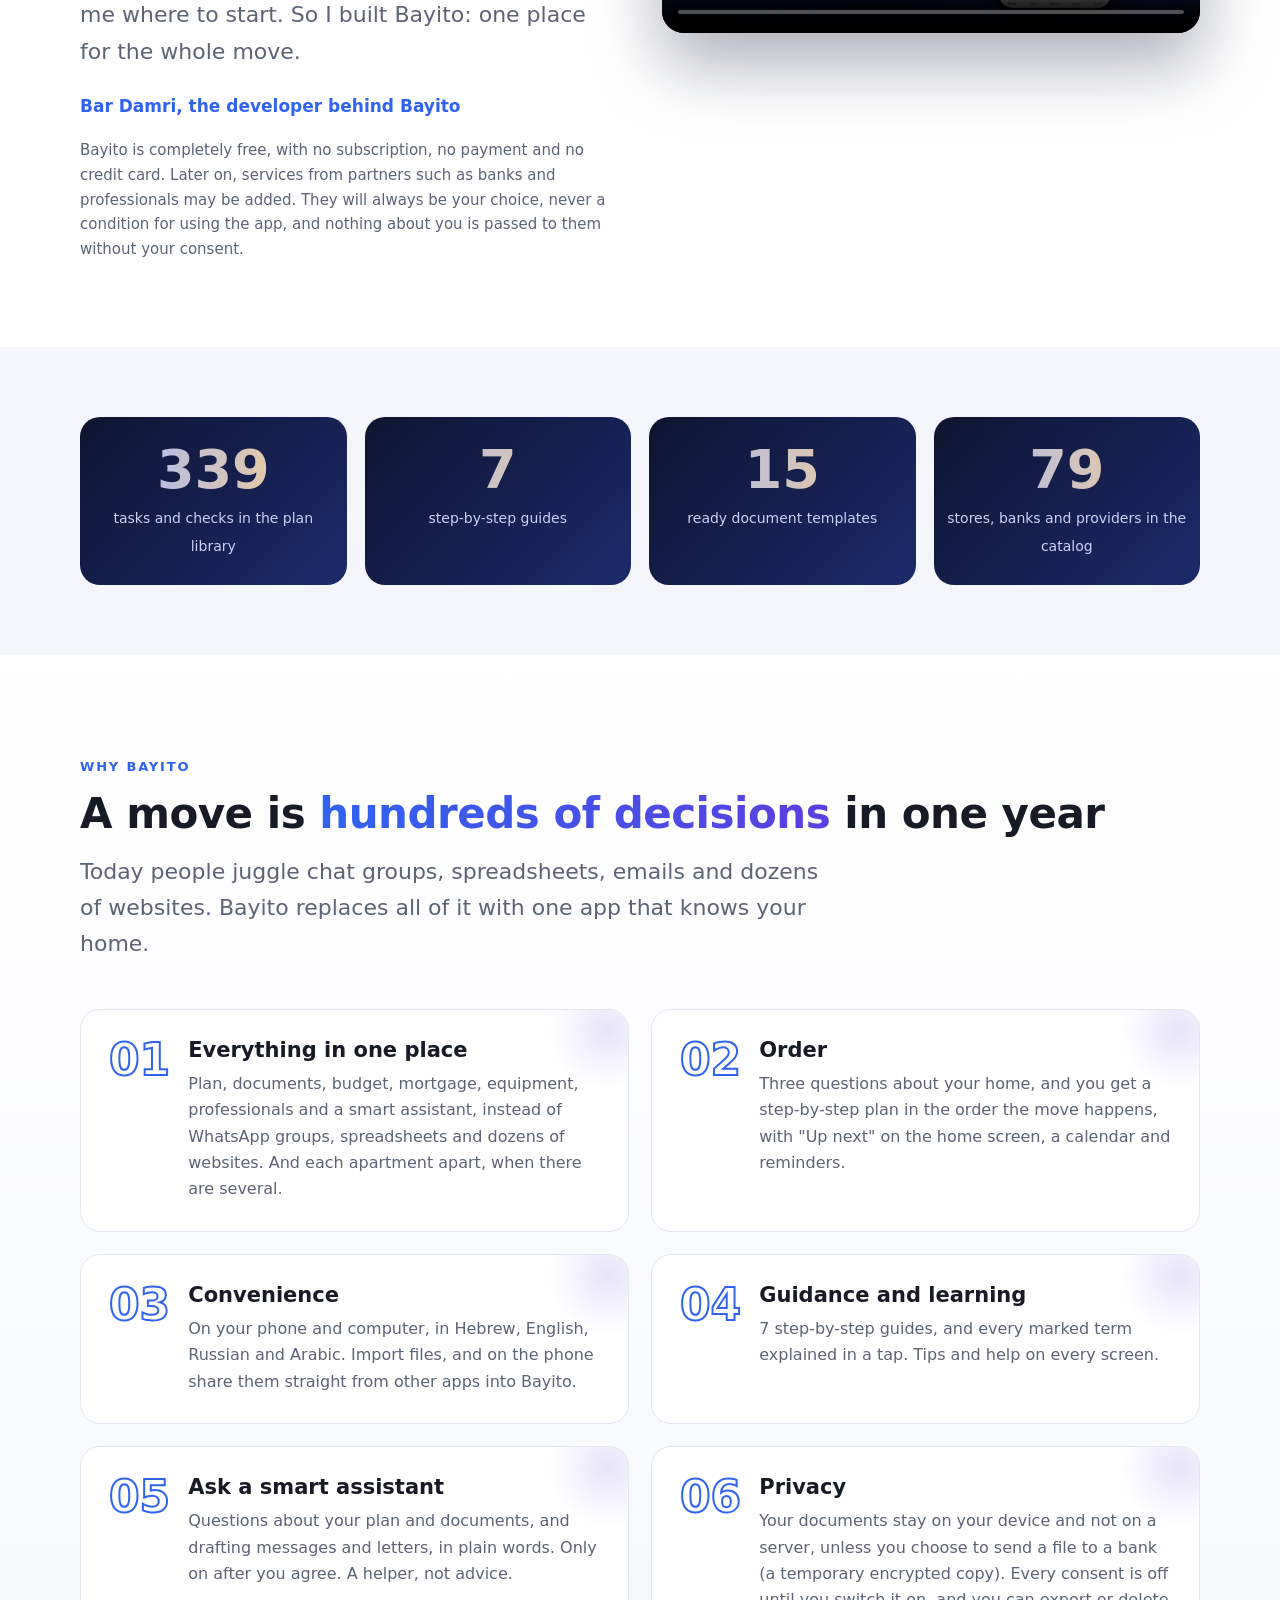
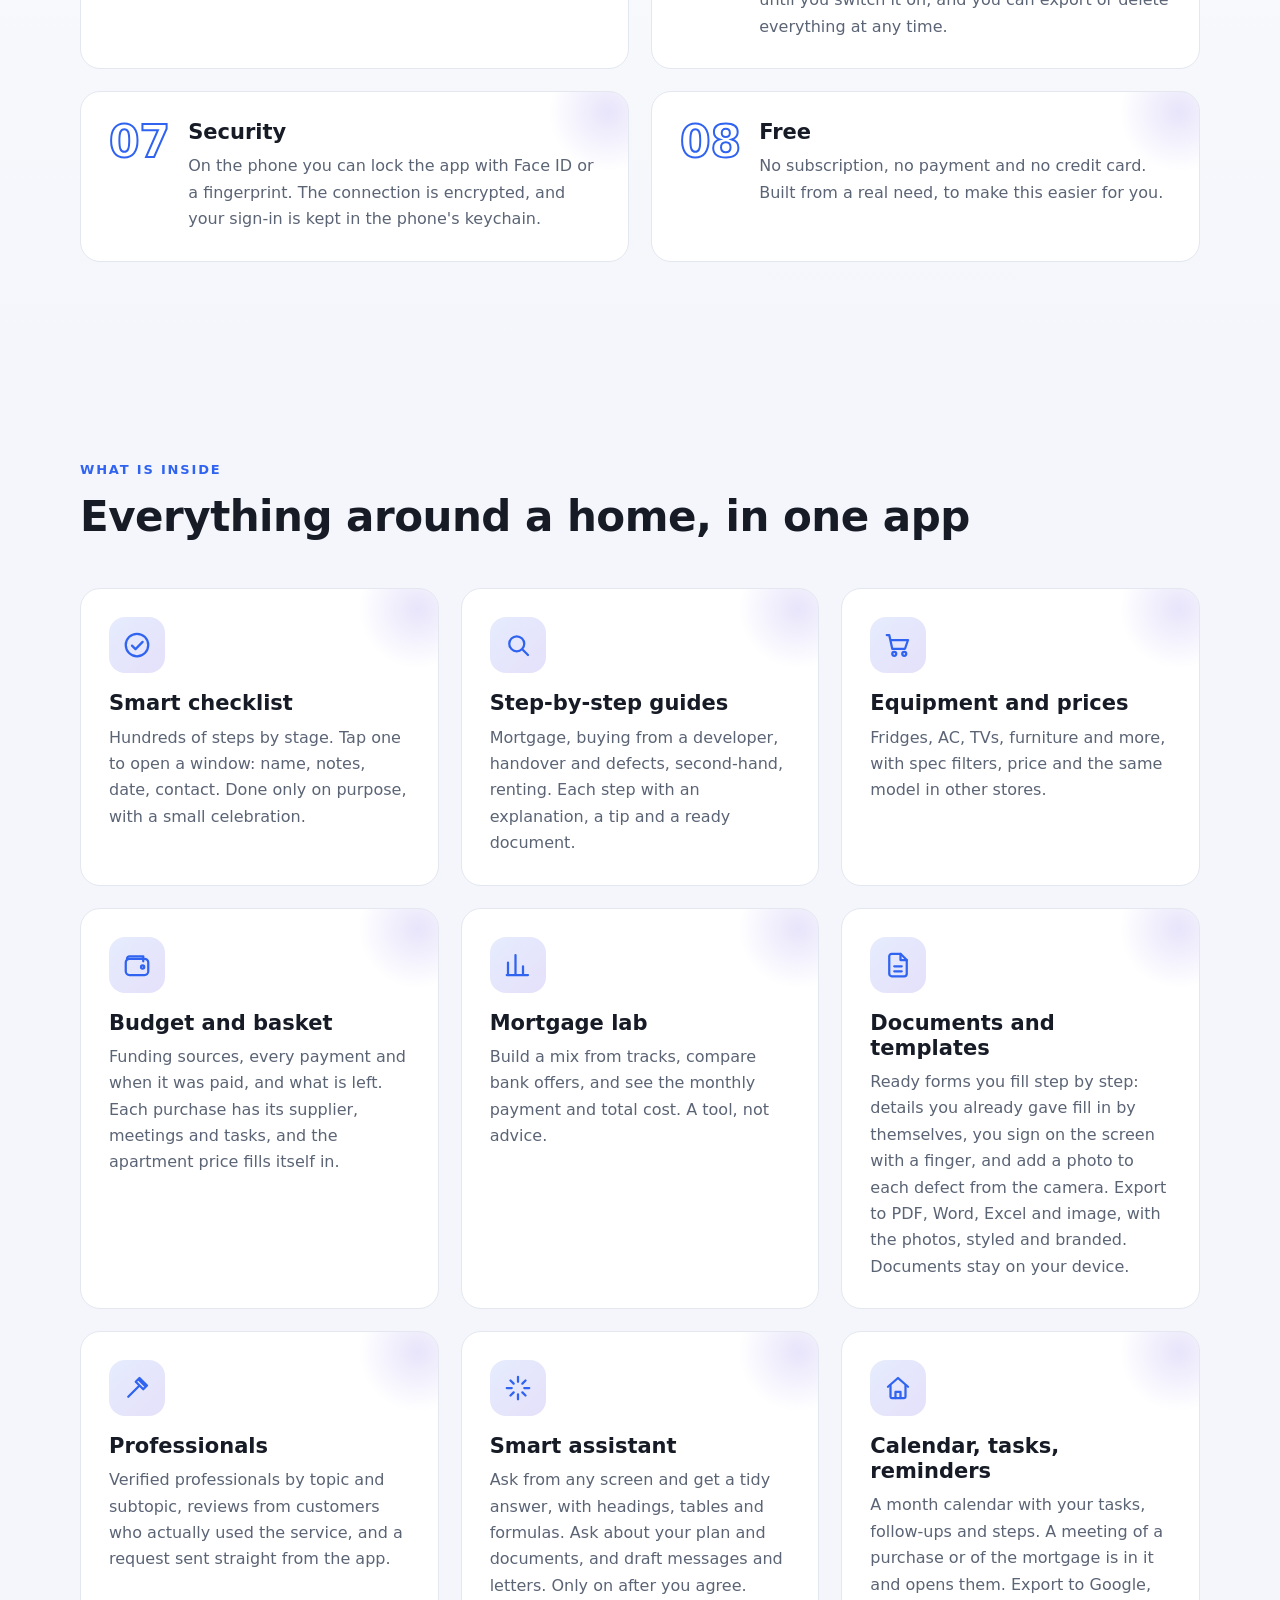
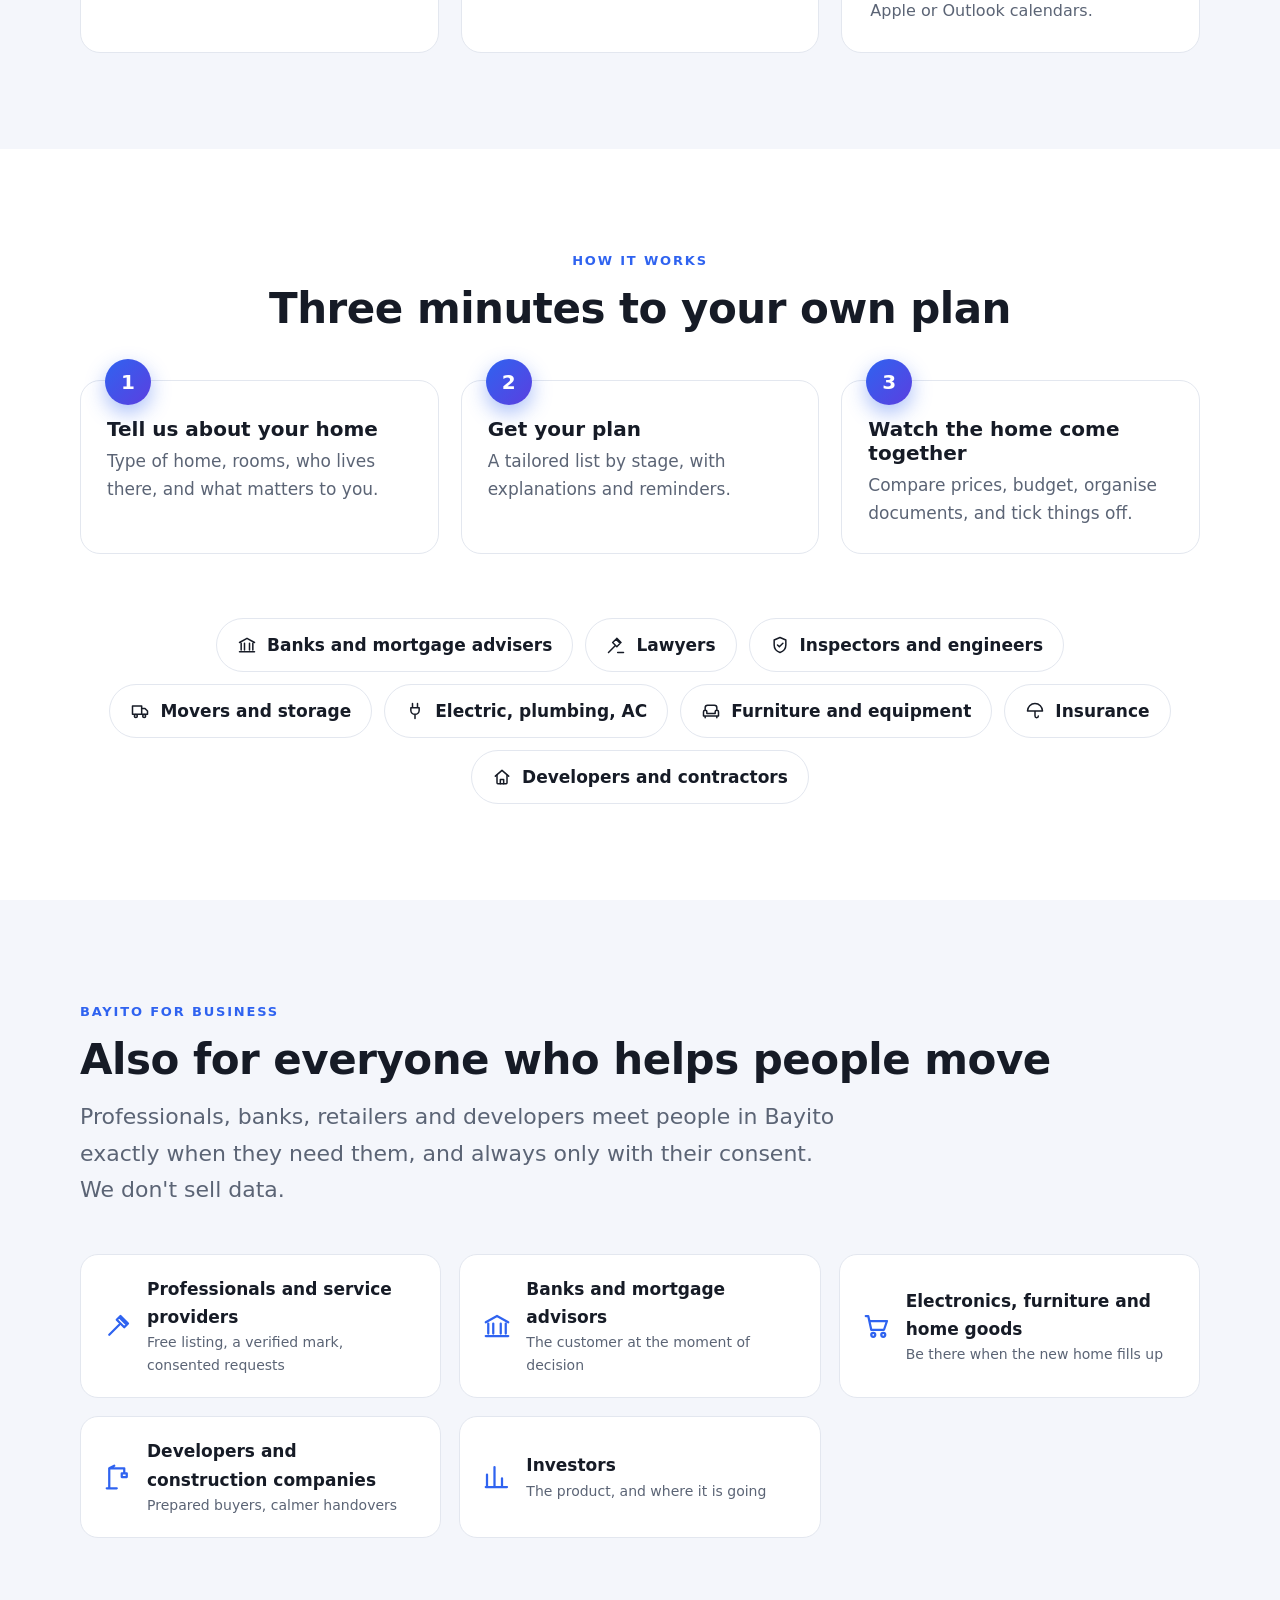
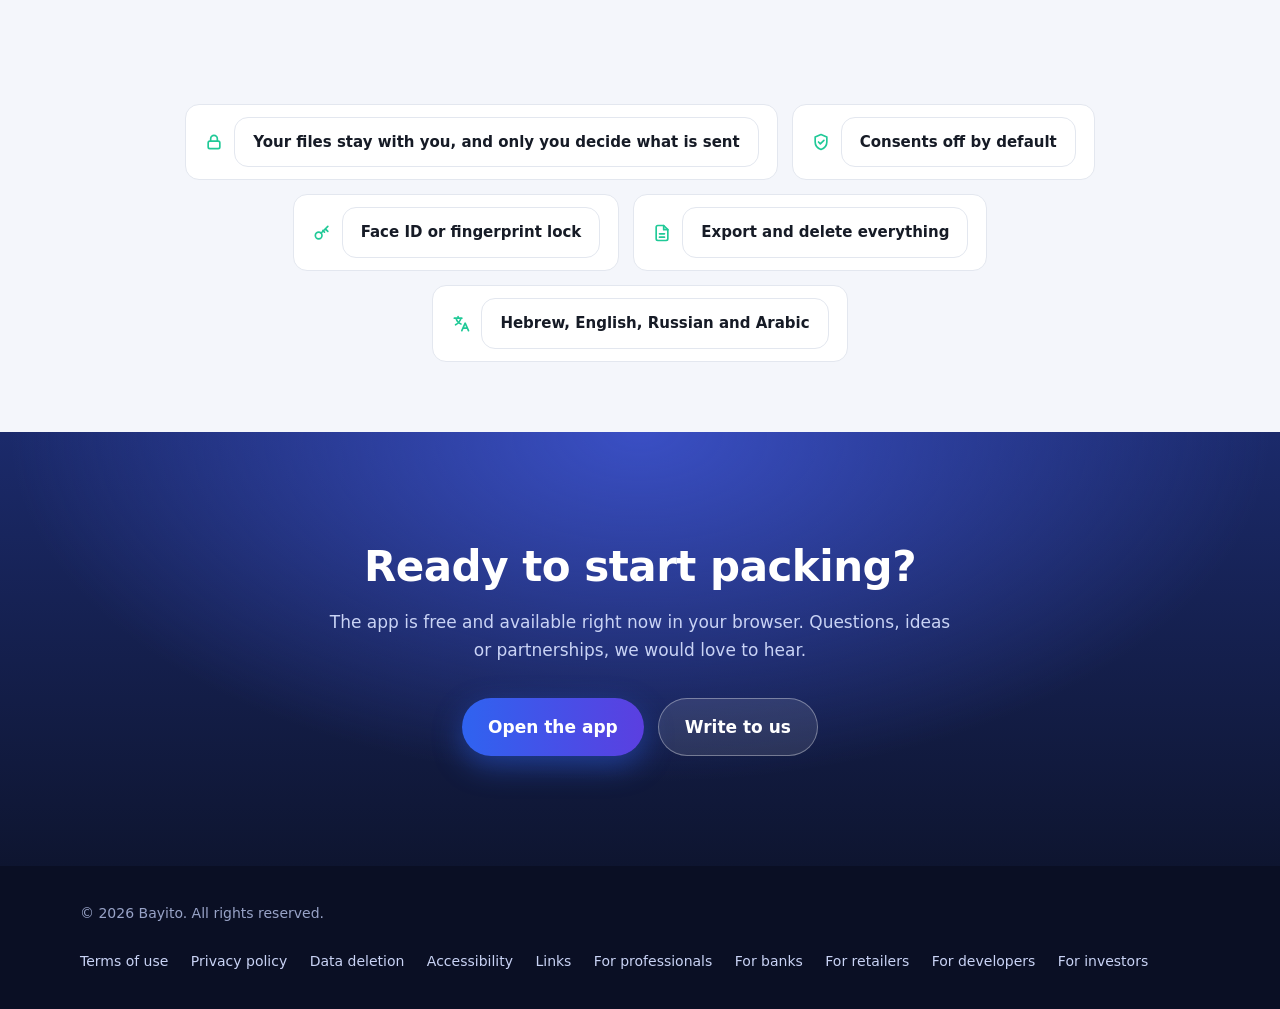
==== commit f855bca8: "Publish site from Bayito 311323d (with web app)" ====
--- a/index.html
+++ b/index.html
@@ -313,12 +313,12 @@
       <div class="card reveal"><div class="ico"><svg><use href="#i-check"/></svg></div><h3><span class="he" lang="he">רשימת מטלות חכמה</span><span class="en" lang="en">Smart checklist</span><span class="ru" lang="ru">Умный список задач</span><span class="ar" lang="ar">قائمة مهام ذكية</span></h3><p><span class="he" lang="he">מאות צעדים לפי שלבים. לוחצים על מטלה ופותחים חלון: שם, הערות, תאריך, איש קשר. סימון בוצע רק בכוונה, וחגיגה קטנה בסוף.</span><span class="en" lang="en">Hundreds of steps by stage. Tap one to open a window: name, notes, date, contact. Done only on purpose, with a small celebration.</span><span class="ru" lang="ru">Сотни шагов по этапам. Нажмите — откроется окно: название, заметки, дата, контакт. Выполнено только осознанно, с маленьким праздником.</span><span class="ar" lang="ar">مئات الخطوات حسب المراحل. اضغط لتفتح نافذة: الاسم، الملاحظات، التاريخ، جهة الاتصال. يُنجز عن قصد فقط، مع احتفال صغير.</span></p></div>
       <div class="card reveal"><div class="ico"><svg><use href="#i-search"/></svg></div><h3><span class="he" lang="he">מדריכים שלב אחר שלב</span><span class="en" lang="en">Step-by-step guides</span><span class="ru" lang="ru">Пошаговые руководства</span><span class="ar" lang="ar">أدلّة خطوة بخطوة</span></h3><p><span class="he" lang="he">לקיחת משכנתא, רכישה מקבלן, מסירה וליקויים, דירה יד שנייה, שכירות. כל שלב עם הסבר, טיפ ומסמך מוכן.</span><span class="en" lang="en">Mortgage, buying from a developer, handover and defects, second-hand, renting. Each step with an explanation, a tip and a ready document.</span><span class="ru" lang="ru">Ипотека, покупка у застройщика, сдача квартиры и дефекты, вторичное жильё, аренда. Каждый шаг с объяснением, советом и готовым документом.</span><span class="ar" lang="ar">الرهن العقاري، الشراء من مقاول، التسليم والعيوب، الشقة المستعملة، الإيجار. كل خطوة مع شرح ونصيحة ومستند جاهز.</span></p></div>
       <div class="card reveal"><div class="ico"><svg><use href="#i-cart"/></svg></div><h3><span class="he" lang="he">ציוד לבית והשוואת מחירים</span><span class="en" lang="en">Equipment and prices</span><span class="ru" lang="ru">Техника и цены</span><span class="ar" lang="ar">المعدّات والأسعار</span></h3><p><span class="he" lang="he">מקררים, מזגנים, טלוויזיות, רהיטים ועוד, עם פילטרים לפי מפרט, מחיר והצעות דומות בחנויות אחרות.</span><span class="en" lang="en">Fridges, AC, TVs, furniture and more, with spec filters, price and the same model in other stores.</span><span class="ru" lang="ru">Холодильники, кондиционеры, телевизоры, мебель и другое — с фильтрами по характеристикам, ценой и той же моделью в других магазинах.</span><span class="ar" lang="ar">ثلاجات، مكيّفات، تلفزيونات، أثاث وغيرها، مع فلاتر للمواصفات، والسعر والطراز نفسه في متاجر أخرى.</span></p></div>
-      <div class="card reveal"><div class="ico"><svg><use href="#i-wallet"/></svg></div><h3><span class="he" lang="he">תקציב וסל קניות</span><span class="en" lang="en">Budget and basket</span><span class="ru" lang="ru">Бюджет и корзина</span><span class="ar" lang="ar">الميزانية والسلة</span></h3><p><span class="he" lang="he">מקורות מימון, תכנון מול ביצוע, ומה נשאר. מטבעות ויחידות לפי ההעדפה שלכם.</span><span class="en" lang="en">Funding sources, plan versus actual, and what is left. Currency and units the way you prefer.</span><span class="ru" lang="ru">Источники финансирования, план и факт, и сколько осталось. Валюта и единицы — как вам удобно.</span><span class="ar" lang="ar">مصادر التمويل، المخطّط مقابل الفعلي، وما بقي. العملة والوحدات كما تفضّل.</span></p></div>
+      <div class="card reveal"><div class="ico"><svg><use href="#i-wallet"/></svg></div><h3><span class="he" lang="he">תקציב וסל קניות</span><span class="en" lang="en">Budget and basket</span><span class="ru" lang="ru">Бюджет и корзина</span><span class="ar" lang="ar">الميزانية والسلة</span></h3><p><span class="he" lang="he">מקורות מימון, כל תשלום ומתי שולם, ומה נשאר. לכל רכישה הספק, הפגישות והמשימות שלה, ומחיר הדירה נכנס לבד.</span><span class="en" lang="en">Funding sources, every payment and when it was paid, and what is left. Each purchase has its supplier, meetings and tasks, and the apartment price fills itself in.</span><span class="ru" lang="ru">Источники финансирования, каждый платёж с датой и остаток. У каждой покупки свой поставщик, встречи и задачи, а цена квартиры подставляется сама.</span><span class="ar" lang="ar">مصادر التمويل، كل دفعة ومتى دُفعت، وما بقي. لكل شراء مورّده ومواعيده ومهامه، وسعر الشقة يُملأ تلقائيًا.</span></p></div>
       <div class="card reveal"><div class="ico"><svg><use href="#i-chart"/></svg></div><h3><span class="he" lang="he">מעבדת משכנתא</span><span class="en" lang="en">Mortgage lab</span><span class="ru" lang="ru">Ипотечная лаборатория</span><span class="ar" lang="ar">مختبر الرهن العقاري</span></h3><p><span class="he" lang="he">בונים תמהיל ממסלולים, משווים הצעות של בנקים, ורואים החזר חודשי ועלות כוללת. כלי עזר, לא ייעוץ.</span><span class="en" lang="en">Build a mix from tracks, compare bank offers, and see the monthly payment and total cost. A tool, not advice.</span><span class="ru" lang="ru">Составьте микс из треков, сравните предложения банков и посмотрите ежемесячный платёж и общую стоимость. Инструмент, а не консультация.</span><span class="ar" lang="ar">ابنِ مزيجًا من المسارات، قارن عروض البنوك، وشاهد القسط الشهري والتكلفة الإجمالية. أداة، وليست استشارة.</span></p></div>
       <div class="card reveal"><div class="ico"><svg><use href="#i-doc"/></svg></div><h3><span class="he" lang="he">מסמכים ותבניות</span><span class="en" lang="en">Documents and templates</span><span class="ru" lang="ru">Документы и шаблоны</span><span class="ar" lang="ar">المستندات والقوالب</span></h3><p><span class="he" lang="he">טפסים מוכנים שממלאים שלב אחר שלב: פרטים שכבר מילאתם נכנסים לבד, חותמים על המסך באצבע, ומצרפים תמונה לכל ליקוי מהמצלמה. ייצוא ל-PDF, Word, Excel ותמונה, עם התמונות ומעוצב עם הלוגו. המסמכים נשמרים אצלכם במכשיר.</span><span class="en" lang="en">Ready forms you fill step by step: details you already gave fill in by themselves, you sign on the screen with a finger, and add a photo to each defect from the camera. Export to PDF, Word, Excel and image, with the photos, styled and branded. Documents stay on your device.</span><span class="ru" lang="ru">Готовые формы, которые заполняются шаг за шагом: уже указанные данные подставляются сами, подпись пальцем на экране и фото к каждому дефекту с камеры. Экспорт в PDF, Word, Excel и изображение, с фото, с оформлением и брендом. Документы хранятся на вашем устройстве.</span><span class="ar" lang="ar">نماذج جاهزة تُملأ خطوة بخطوة: التفاصيل التي أدخلتها تُملأ تلقائيًا، توقيع على الشاشة بالإصبع، وصورة لكل عيب من الكاميرا. تصدير إلى PDF وWord وExcel وصورة، مع الصور وبتنسيق وعلامة. المستندات تبقى على جهازك.</span></p></div>
       <div class="card reveal"><div class="ico"><svg><use href="#i-hammer"/></svg></div><h3><span class="he" lang="he">בעלי מקצוע</span><span class="en" lang="en">Professionals</span><span class="ru" lang="ru">Специалисты</span><span class="ar" lang="ar">المهنيون</span></h3><p><span class="he" lang="he">בעלי מקצוע מאומתים לפי תחום ותת-תחום, ביקורות מלקוחות שבאמת השתמשו בשירות, ופנייה ישירה מתוך האפליקציה.</span><span class="en" lang="en">Verified professionals by topic and subtopic, reviews from customers who actually used the service, and a request sent straight from the app.</span><span class="ru" lang="ru">Проверенные специалисты по темам и подтемам, отзывы клиентов, которые действительно воспользовались услугой, и запрос прямо из приложения.</span><span class="ar" lang="ar">مهنيون موثّقون حسب الموضوع والموضوع الفرعي، مراجعات من زبائن استخدموا الخدمة فعلًا، وطلب يُرسل مباشرة من التطبيق.</span></p></div>
       <div class="card reveal"><div class="ico"><svg><use href="#i-spark"/></svg></div><h3><span class="he" lang="he">עוזר חכם</span><span class="en" lang="en">Smart assistant</span><span class="ru" lang="ru">Умный помощник</span><span class="ar" lang="ar">المساعد الذكي</span></h3><p><span class="he" lang="he">שואלים מכל מסך ומקבלים תשובה מסודרת, עם כותרות, טבלאות ונוסחאות. שואלים על התוכנית והמסמכים שלכם, ומנסחים הודעות ומכתבים. מופעל רק באישור שלכם.</span><span class="en" lang="en">Ask from any screen and get a tidy answer, with headings, tables and formulas. Ask about your plan and documents, and draft messages and letters. Only on after you agree.</span><span class="ru" lang="ru">Спрашивайте с любого экрана и получайте аккуратный ответ с заголовками, таблицами и формулами. Спрашивайте о плане и документах, составляйте сообщения и письма. Включается только с вашего согласия.</span><span class="ar" lang="ar">اسأل من أي شاشة واحصل على إجابة مرتبة بعناوين وجداول ومعادلات. اسأل عن خطتك ومستنداتك، وصُغ رسائل وخطابات. يعمل فقط بعد موافقتك.</span></p></div>
-      <div class="card reveal"><div class="ico"><svg><use href="#i-home"/></svg></div><h3><span class="href-hide"><span class="he" lang="he">יומן, משימות ותזכורות</span><span class="en" lang="en">Calendar, tasks, reminders</span><span class="ru" lang="ru">Календарь, задачи, напоминания</span><span class="ar" lang="ar">التقويم، المهام، التذكيرات</span></span></h3><p><span class="he" lang="he">יומן חודשי עם המשימות, המעקבים והשלבים שלכם, וייצוא ליומן של Google, Apple או Outlook.</span><span class="en" lang="en">A month calendar with your tasks, follow-ups and steps, and export to Google, Apple or Outlook calendars.</span><span class="ru" lang="ru">Календарь на месяц с вашими задачами, напоминаниями и шагами, и экспорт в календари Google, Apple или Outlook.</span><span class="ar" lang="ar">تقويم شهري بمهامك ومتابعاتك وخطواتك، وتصدير إلى تقويمات Google أو Apple أو Outlook.</span></p></div>
+      <div class="card reveal"><div class="ico"><svg><use href="#i-home"/></svg></div><h3><span class="href-hide"><span class="he" lang="he">יומן, משימות ותזכורות</span><span class="en" lang="en">Calendar, tasks, reminders</span><span class="ru" lang="ru">Календарь, задачи, напоминания</span><span class="ar" lang="ar">التقويم، المهام، التذكيرات</span></span></h3><p><span class="he" lang="he">יומן חודשי עם המשימות, המעקבים והשלבים שלכם. פגישה של רכישה או של המשכנתא מופיעה ביומן ופותחת אותן. ייצוא ליומן של Google, Apple או Outlook.</span><span class="en" lang="en">A month calendar with your tasks, follow-ups and steps. A meeting of a purchase or of the mortgage is in it and opens them. Export to Google, Apple or Outlook calendars.</span><span class="ru" lang="ru">Календарь на месяц с вашими задачами, напоминаниями и шагами. Встреча по покупке или по ипотеке есть в нём и открывает их. Экспорт в календари Google, Apple или Outlook.</span><span class="ar" lang="ar">تقويم شهري بمهامك ومتابعاتك وخطواتك. موعد شراء أو رهن يظهر فيه ويفتحهما. تصدير إلى تقويمات Google أو Apple أو Outlook.</span></p></div>
     </div>
   </div>
 </section>
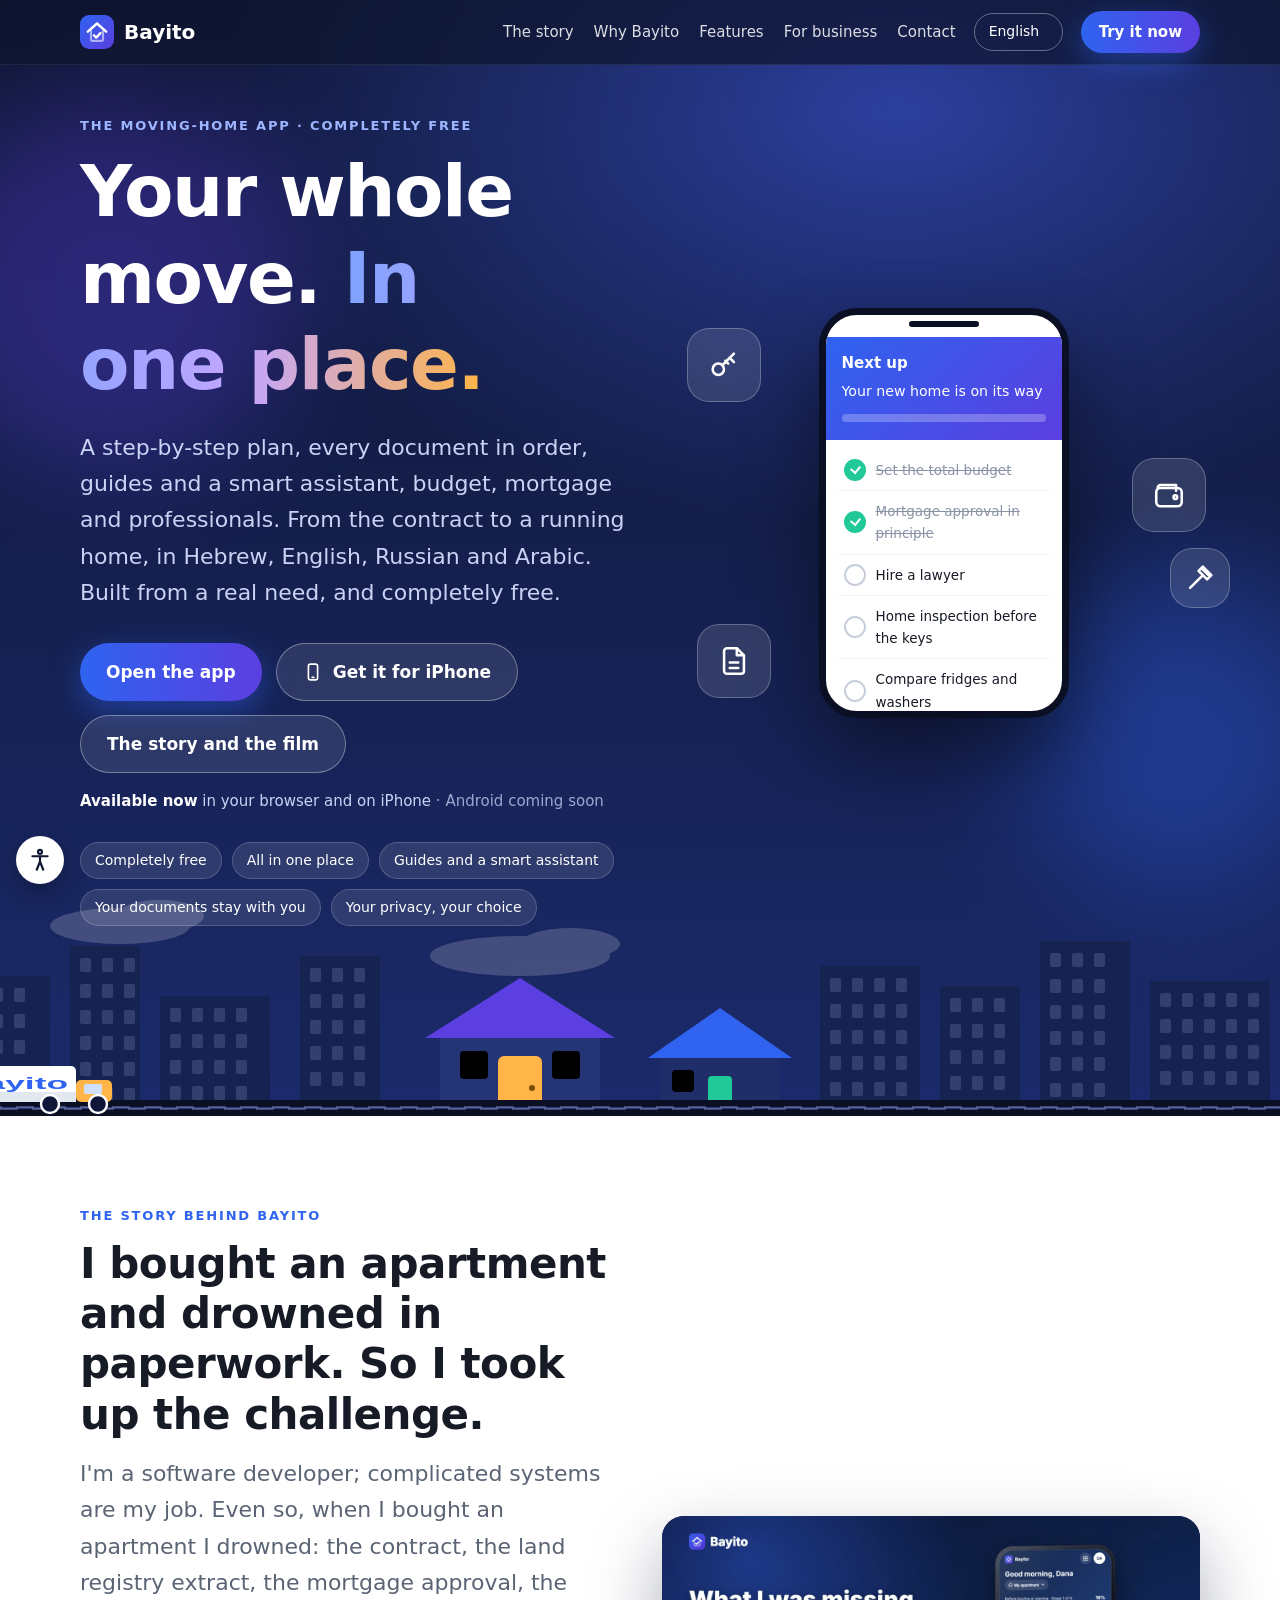
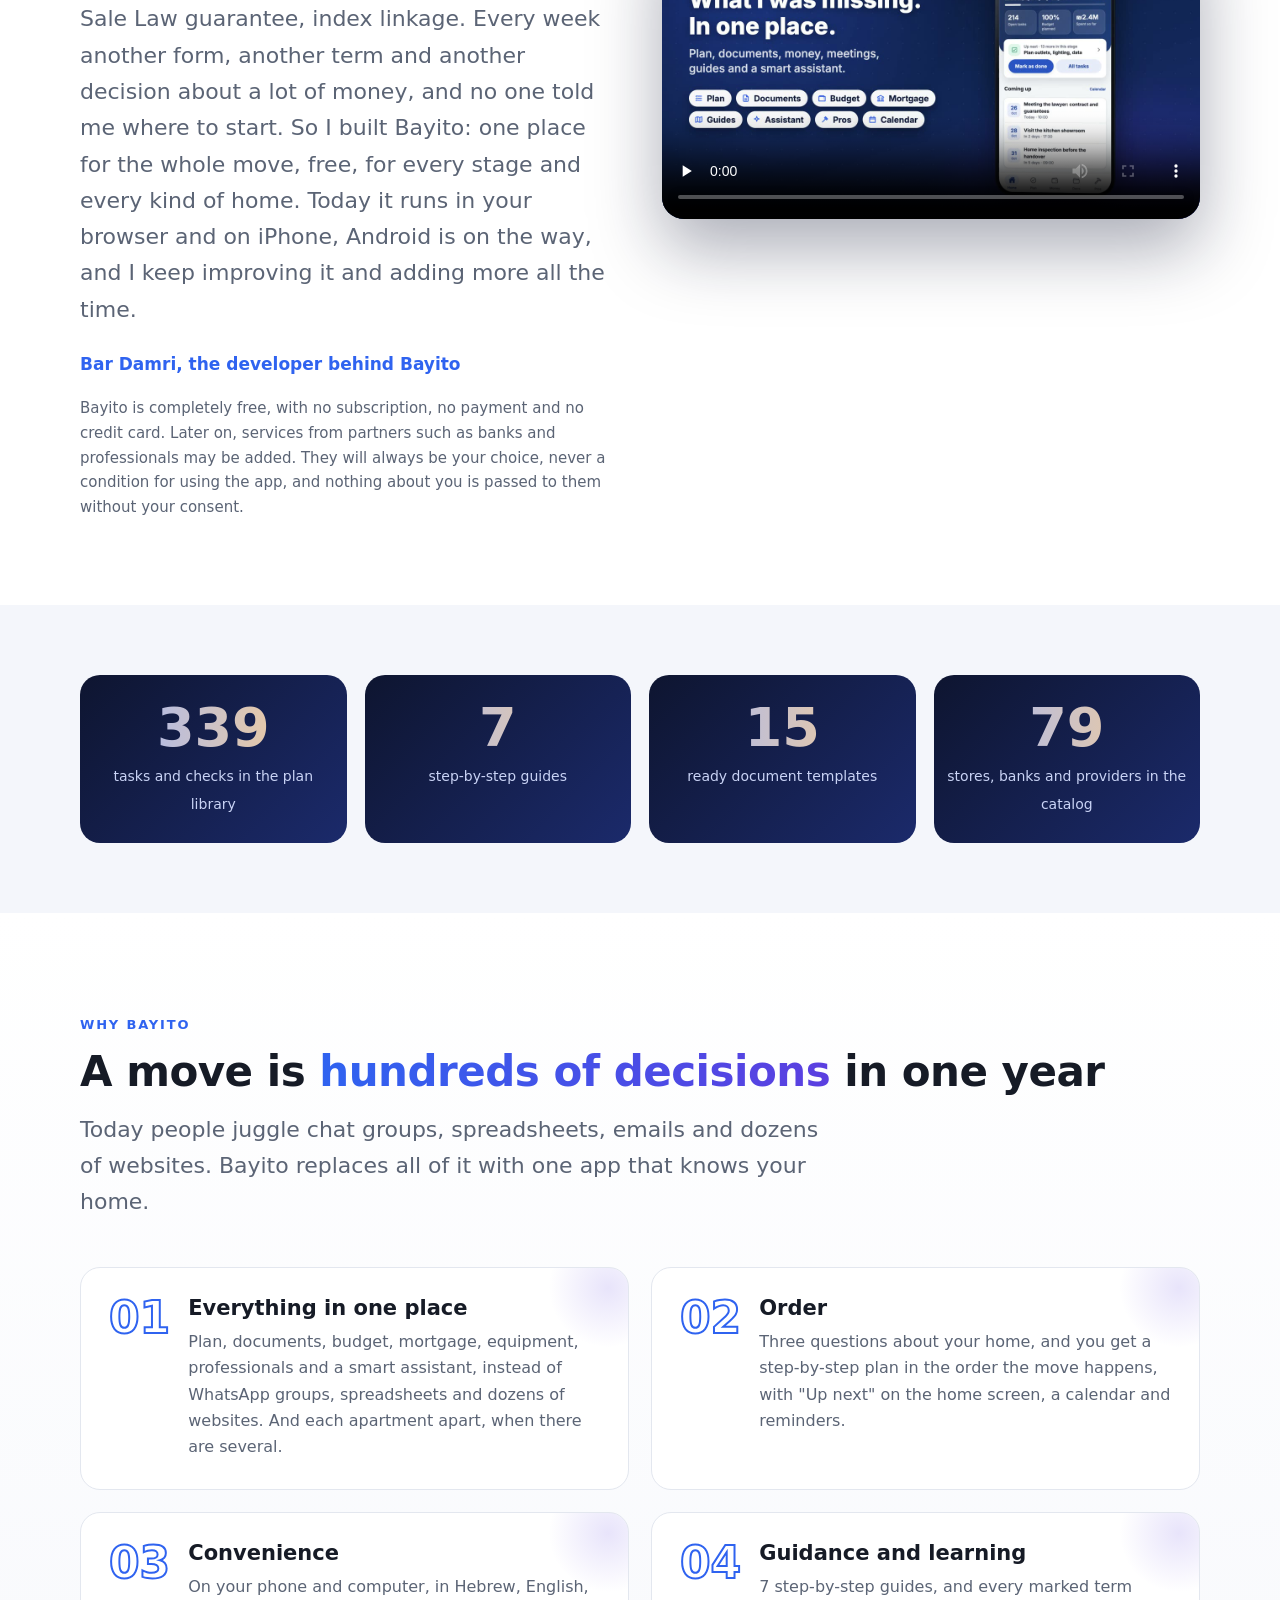
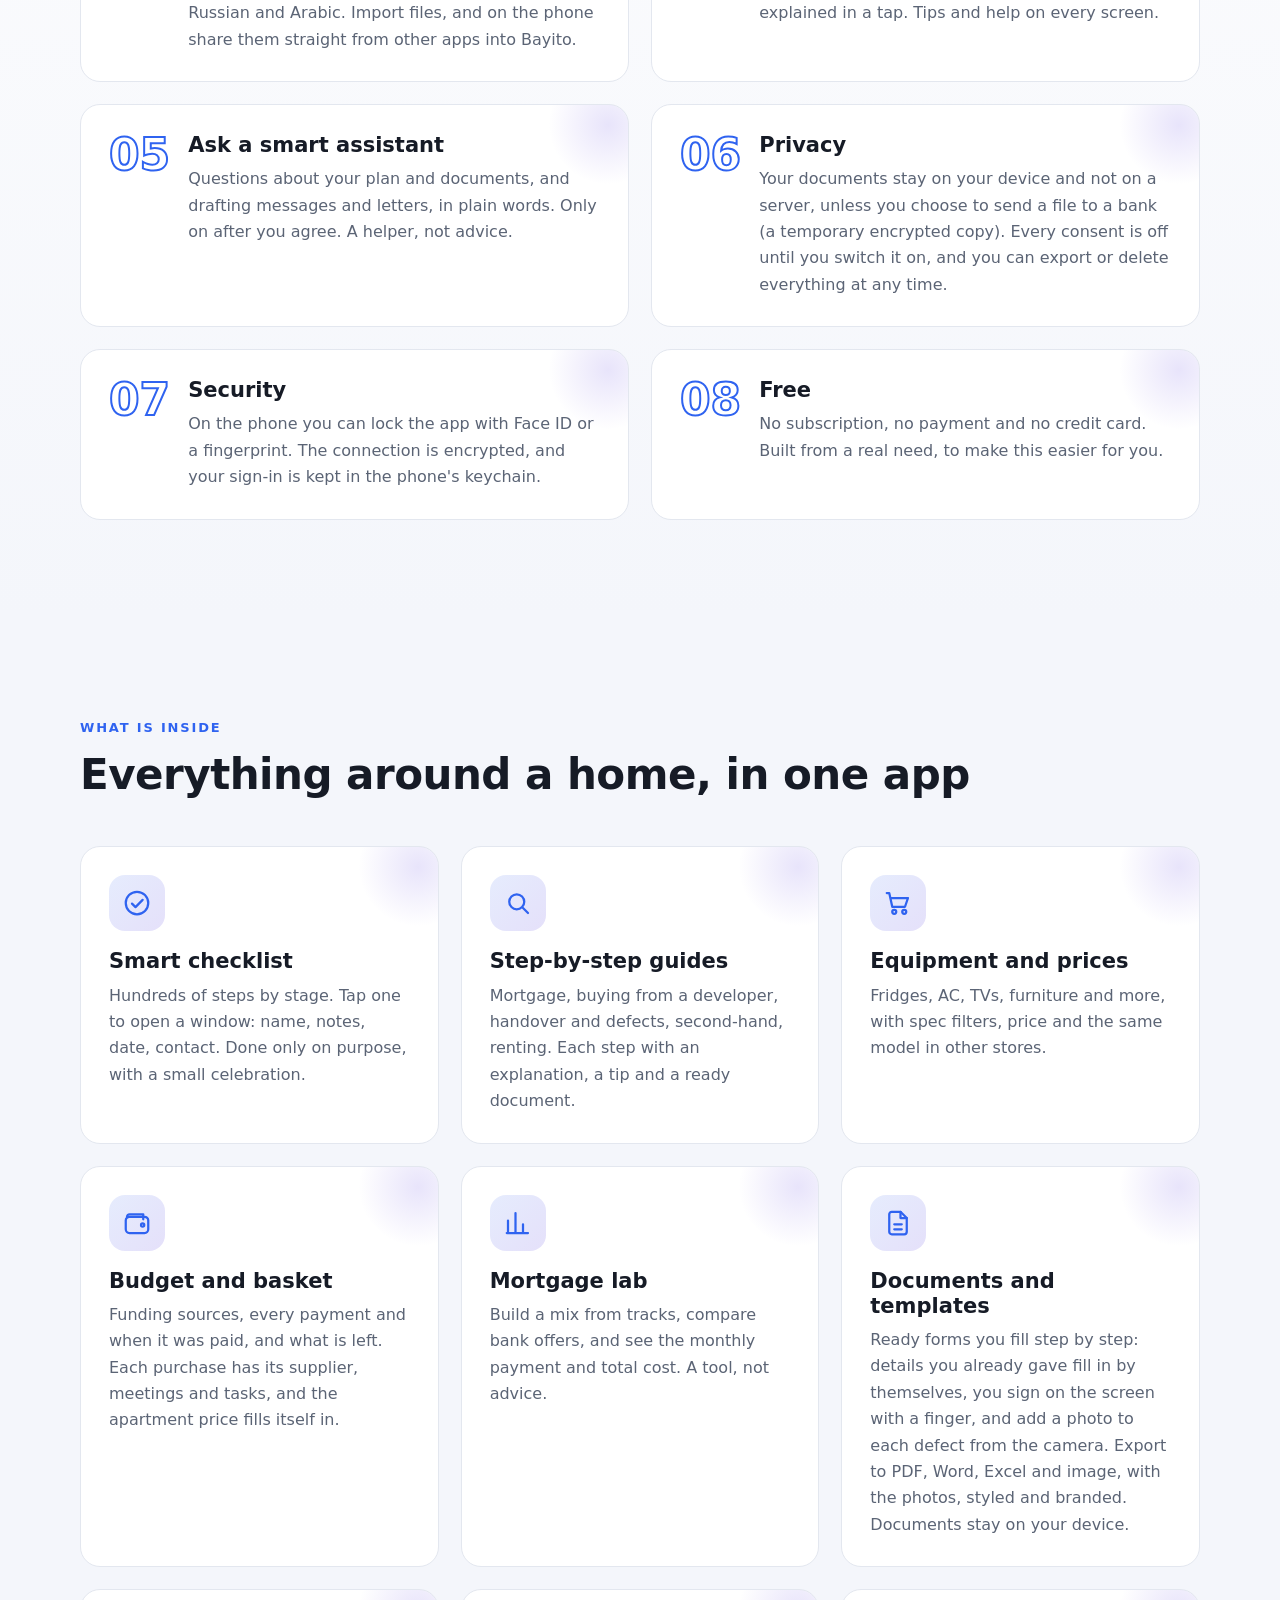
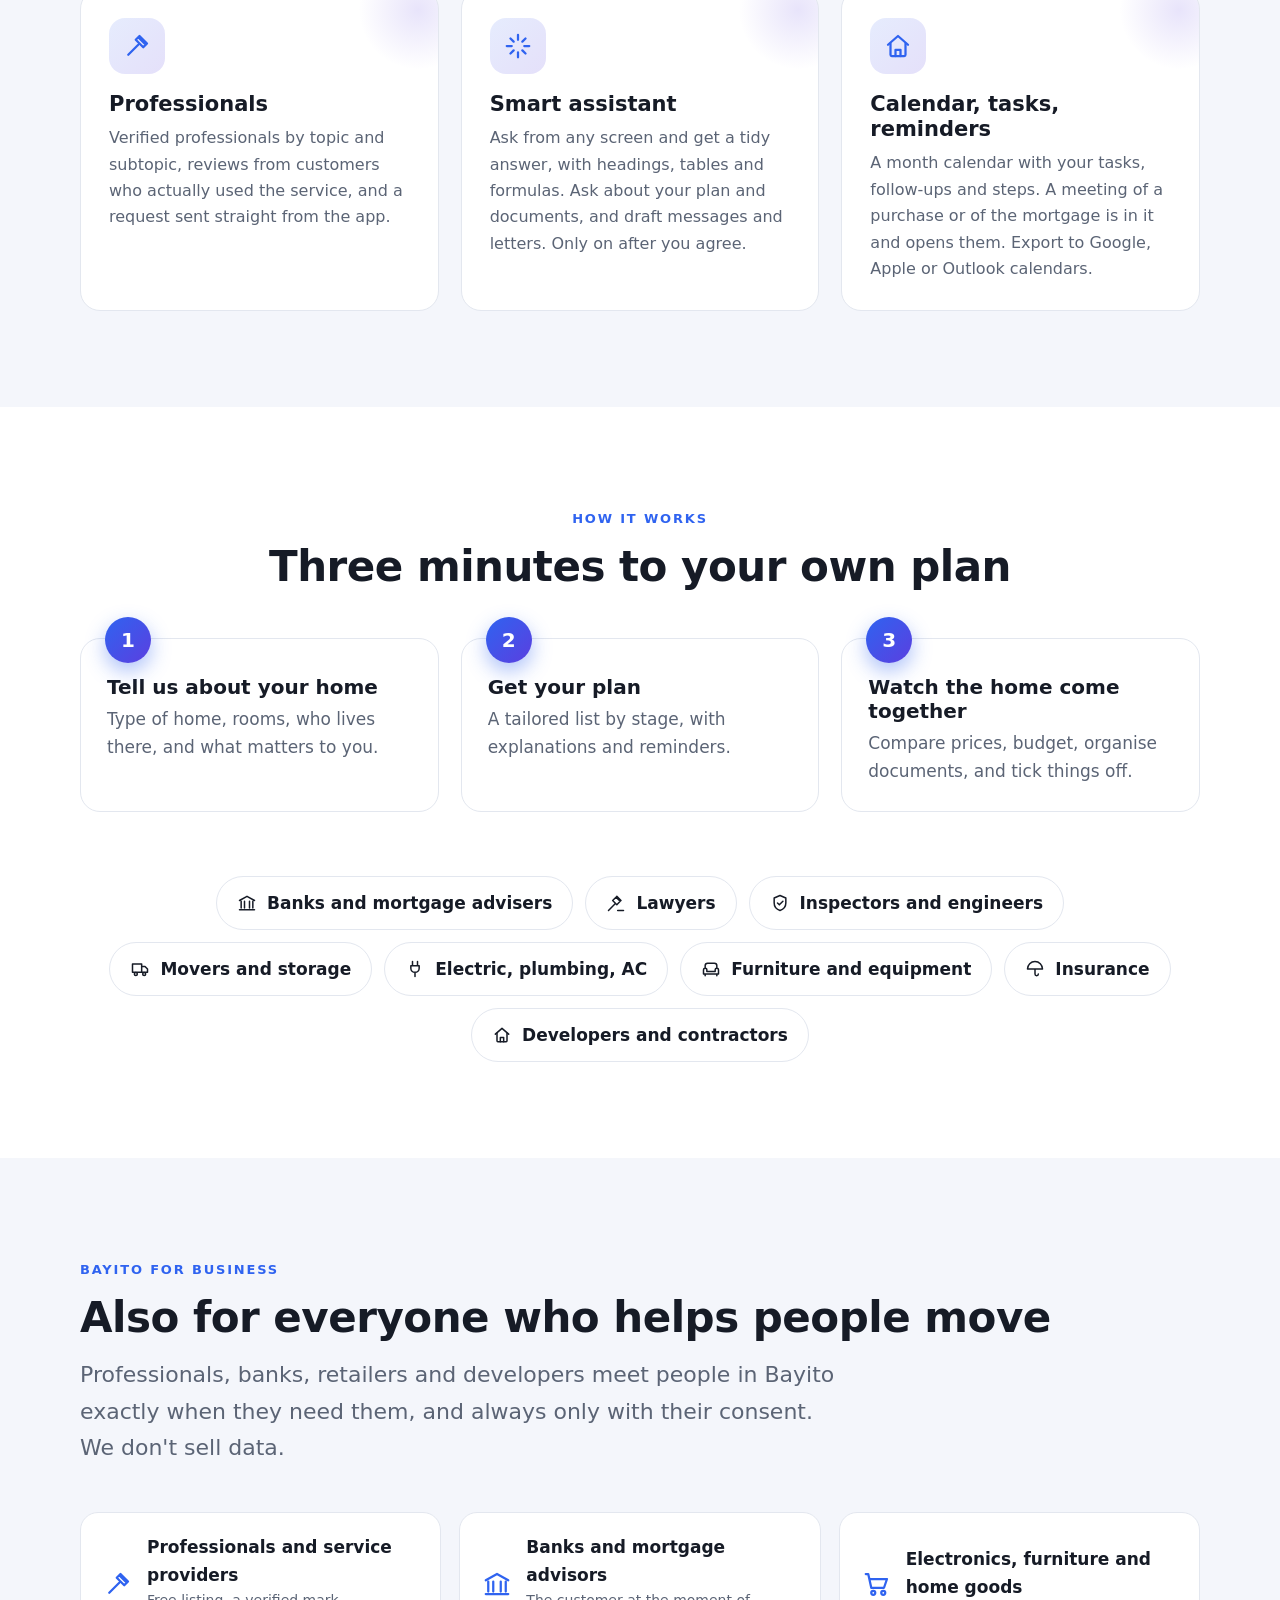
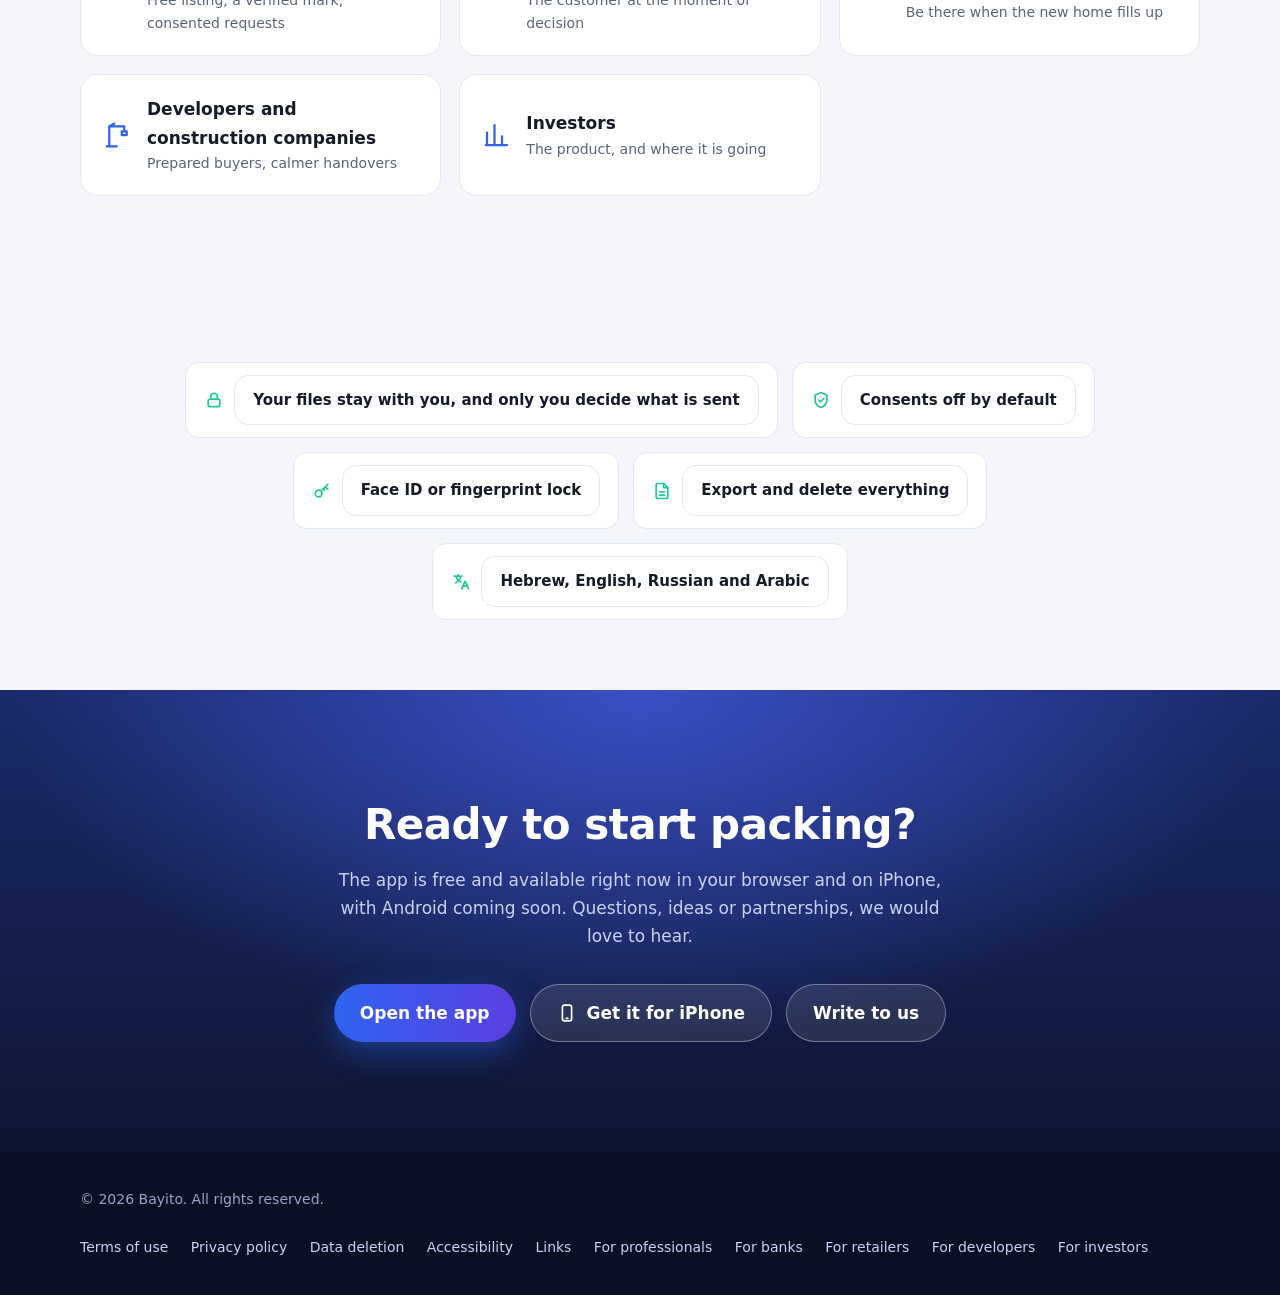
==== commit d83b1ed6: "Publish site from Bayito 086359d (with web app)" ====
--- a/index.html
+++ b/index.html
@@ -6,7 +6,7 @@
 <title>Bayito (בייטו) – כל המעבר. במקום אחד. | Your whole move. In one place.</title>
 <meta name="description" content="Bayito: your whole move to a new home in Israel in one place. A step-by-step plan, documents in order, guides and a smart assistant, budget, mortgage and professionals, in Hebrew, English, Russian and Arabic. Built from a real need, completely free.">
 <meta property="og:title" content="Bayito – Your whole move. In one place.">
-<meta property="og:description" content="I bought an apartment and drowned in paperwork, so I built what I was missing. Plan, documents, guides and a smart assistant, completely free.">
+<meta property="og:description" content="I bought an apartment and drowned in paperwork, so I took up the challenge and built what I was missing. Plan, documents, money and meetings, guides and a smart assistant, completely free. Now on the web and iPhone.">
 <meta property="og:type" content="website">
 <meta property="og:image" content="https://bayito.app/img/og-buyers-he.jpg">
 <meta name="twitter:card" content="summary_large_image">
@@ -45,6 +45,8 @@
 .cta-row{display:flex;gap:14px;flex-wrap:wrap}
 .chips{display:flex;gap:10px;flex-wrap:wrap;margin-top:28px;font-size:14px}
 .chips>span{background:rgba(255,255,255,.1);border:1px solid rgba(255,255,255,.18);border-radius:999px;padding:6px 14px}
+.avail{display:flex;align-items:center;gap:8px;flex-wrap:wrap;margin:16px 0 0;font-size:15px;color:#C9D3F5}.avail b{color:#fff}.avail i{font-style:normal;opacity:.75}
+.btn svg{width:20px;height:20px;fill:none;stroke:currentColor;stroke-width:2;stroke-linecap:round;stroke-linejoin:round}
 @media(max-width:900px){.hero .wrap{grid-template-columns:1fr}.hero{padding-bottom:230px}}
 canvas#fx{position:fixed;inset:0;width:100%;height:100%;pointer-events:none;z-index:40}
 /* skyline scene */
@@ -148,6 +150,7 @@
 <body>
 <a class="skip" href="#main"><span class="he" lang="he">דילוג לתוכן</span><span class="en" lang="en">Skip to content</span><span class="ru" lang="ru">Перейти к содержимому</span><span class="ar" lang="ar">تخطَّ إلى المحتوى</span></a>
 <svg width="0" height="0" style="position:absolute" aria-hidden="true">
+  <symbol id="i-phone" viewBox="0 0 24 24"><rect x="6.5" y="2.5" width="11" height="19" rx="2.5"/><path d="M11 18.5h2"/></symbol>
   <symbol id="i-check" viewBox="0 0 24 24"><circle cx="12" cy="12" r="9"/><path d="m8 12.5 2.8 2.8L16.5 9.5"/></symbol>
   <symbol id="i-key" viewBox="0 0 24 24"><circle cx="8" cy="15" r="4"/><path d="m11 12 8-8m-3 3 3 3m-6-1 2 2"/></symbol>
   <symbol id="i-wallet" viewBox="0 0 24 24"><path d="M4 7a2 2 0 0 1 2-2h11v4"/><rect x="3" y="7" width="18" height="13" rx="3"/><circle cx="16.5" cy="13.5" r="1.3"/></symbol>
@@ -207,8 +210,10 @@
       </p>
       <div class="cta-row">
         <a class="btn primary" href="web/" id="cta1"><span class="he" lang="he">פתחו את האפליקציה</span><span class="en" lang="en">Open the app</span><span class="ru" lang="ru">Открыть приложение</span><span class="ar" lang="ar">افتح التطبيق</span></a>
+        <a class="btn ghost" href="https://apps.apple.com/il/app/bayito/id6823074632" rel="noopener" id="cta-ios1"><svg aria-hidden="true"><use href="#i-phone"/></svg><span class="he" lang="he">הורדה לאייפון</span><span class="en" lang="en">Get it for iPhone</span><span class="ru" lang="ru">Скачать для iPhone</span><span class="ar" lang="ar">تنزيل لـ iPhone</span></a>
         <a class="btn ghost" href="#story"><span class="he" lang="he">הסיפור והסרטון</span><span class="en" lang="en">The story and the film</span><span class="ru" lang="ru">История и фильм</span><span class="ar" lang="ar">القصة والفيلم</span></a>
       </div>
+      <p class="avail"><span class="he" lang="he"><b>זמינה עכשיו</b> בדפדפן ובאייפון <i>· אנדרואיד בקרוב</i></span><span class="en" lang="en"><b>Available now</b> in your browser and on iPhone <i>· Android coming soon</i></span><span class="ru" lang="ru"><b>Уже доступно</b> в браузере и на iPhone <i>· Android скоро</i></span><span class="ar" lang="ar"><b>متوفر الآن</b> في المتصفح وعلى iPhone <i>· Android قريبًا</i></span></p>
       <div class="chips">
         <span><span class="he" lang="he">חינמית לגמרי</span><span class="en" lang="en">Completely free</span><span class="ru" lang="ru">Полностью бесплатно</span><span class="ar" lang="ar">مجاني تمامًا</span></span>
         <span><span class="he" lang="he">הכול במקום אחד</span><span class="en" lang="en">All in one place</span><span class="ru" lang="ru">Всё в одном месте</span><span class="ar" lang="ar">كل شيء في مكان واحد</span></span>
@@ -262,14 +267,14 @@
     <div class="story">
       <div class="reveal">
         <span class="eyebrow"><span class="he" lang="he">הסיפור מאחורי Bayito</span><span class="en" lang="en">The story behind Bayito</span><span class="ru" lang="ru">История Bayito</span><span class="ar" lang="ar">القصة وراء Bayito</span></span>
-        <h2><span class="he" lang="he">קניתי דירה וטבעתי בניירת. אז בניתי את מה שהיה חסר לי.</span><span class="en" lang="en">I bought an apartment and drowned in paperwork. So I built what I was missing.</span><span class="ru" lang="ru">Покупка квартиры обернулась морем бумаг. Поэтому появилось то, чего мне не хватало.</span><span class="ar" lang="ar">اشتريت شقة وغرقت في الأوراق. فبنيت ما كان ينقصني.</span></h2>
-        <p class="lead" style="margin-top:16px"><span class="he" lang="he">אני מפתח תוכנה, ומערכות מסובכות הן העבודה שלי. ובכל זאת, כשקניתי דירה טבעתי: חוזה, נסח טאבו, אישור עקרוני, ערבות חוק מכר, הצמדה למדד. כל שבוע עוד טופס, עוד מונח ועוד החלטה על הרבה כסף, ואף אחד לא אמר לי מאיפה מתחילים. אז בניתי את Bayito: מקום אחד לכל המעבר.</span><span class="en" lang="en">I'm a software developer; complicated systems are my job. Even so, when I bought an apartment I drowned: the contract, the land registry extract, the mortgage approval, the Sale Law guarantee, index linkage. Every week another form, another term and another decision about a lot of money, and no one told me where to start. So I built Bayito: one place for the whole move.</span><span class="ru" lang="ru">Я разработчик программного обеспечения; сложные системы — моя работа. И всё же покупка квартиры меня захлестнула: договор, выписка из Табу, одобрение ипотеки, гарантия по Закону о продаже, индексация. Каждую неделю новая форма, новый термин и новое решение о больших деньгах, и никто не подсказал, с чего начать. Так появился Bayito: одно место для всего переезда.</span><span class="ar" lang="ar">أنا مطوّر برمجيات؛ الأنظمة المعقّدة هي عملي. ومع ذلك، حين اشتريت شقة غرقت: العقد، مستخرج الطابو، موافقة الرهن، كفالة قانون البيع، الربط بالمؤشر. كل أسبوع نموذج جديد، مصطلح جديد وقرار جديد على مبلغ كبير، ولم يقل لي أحد من أين أبدأ. فبنيت Bayito: مكان واحد لكل الانتقال.</span></p>
+        <h2><span class="he" lang="he">קניתי דירה וטבעתי בניירת. אז הרמתי את הכפפה.</span><span class="en" lang="en">I bought an apartment and drowned in paperwork. So I took up the challenge.</span><span class="ru" lang="ru">Покупка квартиры обернулась морем бумаг. И тогда — вызов принят.</span><span class="ar" lang="ar">اشتريت شقة وغرقت في الأوراق. فقبلتُ التحدي.</span></h2>
+        <p class="lead" style="margin-top:16px"><span class="he" lang="he">אני מפתח תוכנה, ומערכות מסובכות הן העבודה שלי. ובכל זאת, כשקניתי דירה טבעתי: חוזה, נסח טאבו, אישור עקרוני, ערבות חוק מכר, הצמדה למדד. כל שבוע עוד טופס, עוד מונח ועוד החלטה על הרבה כסף, ואף אחד לא אמר לי מאיפה מתחילים. אז בניתי את Bayito: מקום אחד לכל המעבר, חינמי, לכל שלב ולכל סוג של דירה. היום היא זמינה בדפדפן ובאייפון, אנדרואיד בדרך, ואני ממשיך לשפר ולהוסיף כל הזמן.</span><span class="en" lang="en">I'm a software developer; complicated systems are my job. Even so, when I bought an apartment I drowned: the contract, the land registry extract, the mortgage approval, the Sale Law guarantee, index linkage. Every week another form, another term and another decision about a lot of money, and no one told me where to start. So I built Bayito: one place for the whole move, free, for every stage and every kind of home. Today it runs in your browser and on iPhone, Android is on the way, and I keep improving it and adding more all the time.</span><span class="ru" lang="ru">Я разработчик программного обеспечения; сложные системы — моя работа. И всё же покупка квартиры меня захлестнула: договор, выписка из Табу, одобрение ипотеки, гарантия по Закону о продаже, индексация. Каждую неделю новая форма, новый термин и новое решение о больших деньгах, и никто не подсказал, с чего начать. Так появился Bayito: одно место для всего переезда, бесплатно, для каждого этапа и любого жилья. Сегодня он работает в браузере и на iPhone, Android на подходе, и я продолжаю улучшать его и добавлять новое.</span><span class="ar" lang="ar">أنا مطوّر برمجيات؛ الأنظمة المعقّدة هي عملي. ومع ذلك، حين اشتريت شقة غرقت: العقد، مستخرج الطابو، موافقة الرهن، كفالة قانون البيع، الربط بالمؤشر. كل أسبوع نموذج جديد، مصطلح جديد وقرار جديد على مبلغ كبير، ولم يقل لي أحد من أين أبدأ. فبنيت Bayito: مكان واحد لكل الانتقال، مجاني، لكل مرحلة ولكل نوع بيت. اليوم يعمل في المتصفح وعلى iPhone، وAndroid في الطريق، وأواصل تحسينه وإضافة المزيد باستمرار.</span></p>
         <p class="sign"><span class="he" lang="he">בר דמרי, המפתח של Bayito</span><span class="en" lang="en">Bar Damri, the developer behind Bayito</span><span class="ru" lang="ru">Бар Дамри, разработчик Bayito</span><span class="ar" lang="ar">بار دمري، مطوّر Bayito</span></p>
         <p style="margin-top:18px;font-size:15px;color:var(--muted)"><span class="he" lang="he">Bayito חינמית לגמרי, בלי מנוי, בלי תשלום ובלי כרטיס אשראי. בהמשך ייתכן שיתווספו שירותים של שותפים, כמו בנקים ובעלי מקצוע. הם יהיו תמיד בחירה שלכם ולא תנאי לשימוש, ושום מידע לא יועבר אליהם בלי הסכמה שלכם.</span><span class="en" lang="en">Bayito is completely free, with no subscription, no payment and no credit card. Later on, services from partners such as banks and professionals may be added. They will always be your choice, never a condition for using the app, and nothing about you is passed to them without your consent.</span><span class="ru" lang="ru">Bayito полностью бесплатен: без подписки, без оплаты и без кредитной карты. Позже могут появиться услуги партнёров, например банков и специалистов. Они всегда будут вашим выбором, никогда не условием пользования приложением, и ничего о вас не передаётся им без вашего согласия.</span><span class="ar" lang="ar">Bayito مجاني تمامًا، بلا اشتراك ولا دفع ولا بطاقة ائتمان. لاحقًا قد تُضاف خدمات من شركاء مثل البنوك والمهنيين. ستكون دائمًا اختيارك، لا شرطًا لاستخدام التطبيق، ولا يُنقل إليهم شيء عنك دون موافقتك.</span></p>
       </div>
       <div class="film reveal">
-        <video class="he" data-lang="he" controls preload="none" playsinline poster="media/poster-he.jpg" aria-label="סרטון Bayito, 48 שניות, בלי דיבור"><source src="media/bayito-he.mp4" type="video/mp4"></video>
-        <video class="en" data-lang="en" controls preload="none" playsinline poster="media/poster-en.jpg" aria-label="Bayito film, 48 seconds, no speech"><source src="media/bayito-en.mp4" type="video/mp4"></video><video class="ru" data-lang="ru" controls preload="none" playsinline poster="media/poster-ru.jpg" aria-label="Фильм Bayito, 48 секунд, без речи"><source src="media/bayito-ru.mp4" type="video/mp4"></video><video class="ar" data-lang="ar" controls preload="none" playsinline poster="media/poster-ar.jpg" aria-label="فيلم Bayito، 48 ثانية، بلا كلام"><source src="media/bayito-ar.mp4" type="video/mp4"></video>
+        <video class="he" data-lang="he" controls preload="none" playsinline poster="media/poster-he.jpg?v=launch" aria-label="סרטון Bayito, 59 שניות, בלי דיבור"><source src="media/bayito-he.mp4?v=launch" type="video/mp4"></video>
+        <video class="en" data-lang="en" controls preload="none" playsinline poster="media/poster-en.jpg?v=launch" aria-label="Bayito film, 59 seconds, no speech"><source src="media/bayito-en.mp4?v=launch" type="video/mp4"></video><video class="ru" data-lang="ru" controls preload="none" playsinline poster="media/poster-ru.jpg?v=launch" aria-label="Фильм Bayito, 59 секунд, без речи"><source src="media/bayito-ru.mp4?v=launch" type="video/mp4"></video><video class="ar" data-lang="ar" controls preload="none" playsinline poster="media/poster-ar.jpg?v=launch" aria-label="فيلم Bayito، 59 ثانية، بلا كلام"><source src="media/bayito-ar.mp4?v=launch" type="video/mp4"></video>
       </div>
     </div>
   </div>
@@ -373,9 +378,10 @@
 <section class="final" id="contact">
   <div class="wrap">
     <h2><span class="he" lang="he">מוכנים להתחיל לארוז?</span><span class="en" lang="en">Ready to start packing?</span><span class="ru" lang="ru">Готовы начать собирать вещи?</span><span class="ar" lang="ar">مستعد لبدء التغليف؟</span></h2>
-    <p><span class="he" lang="he">האפליקציה חינמית וזמינה עכשיו בדפדפן. שאלות, רעיונות או שיתופי פעולה, נשמח לשמוע.</span><span class="en" lang="en">The app is free and available right now in your browser. Questions, ideas or partnerships, we would love to hear.</span><span class="ru" lang="ru">Приложение бесплатно и уже доступно в браузере. Вопросы, идеи или партнёрство — будем рады услышать.</span><span class="ar" lang="ar">التطبيق مجاني ومتاح الآن في متصفحك. أسئلة، أفكار أو شراكات، يسعدنا أن نسمع.</span></p>
+    <p><span class="he" lang="he">האפליקציה חינמית וזמינה עכשיו בדפדפן ובאייפון, ואנדרואיד בקרוב. שאלות, רעיונות או שיתופי פעולה, נשמח לשמוע.</span><span class="en" lang="en">The app is free and available right now in your browser and on iPhone, with Android coming soon. Questions, ideas or partnerships, we would love to hear.</span><span class="ru" lang="ru">Приложение бесплатно и уже доступно в браузере и на iPhone, Android скоро. Вопросы, идеи или партнёрство — будем рады услышать.</span><span class="ar" lang="ar">التطبيق مجاني ومتاح الآن في متصفحك وعلى iPhone، وAndroid قريبًا. أسئلة، أفكار أو شراكات، يسعدنا أن نسمع.</span></p>
     <div class="cta-row" style="justify-content:center">
       <a class="btn primary" href="web/" id="cta2"><span class="he" lang="he">פתחו את האפליקציה</span><span class="en" lang="en">Open the app</span><span class="ru" lang="ru">Открыть приложение</span><span class="ar" lang="ar">افتح التطبيق</span></a>
+      <a class="btn ghost" href="https://apps.apple.com/il/app/bayito/id6823074632" rel="noopener" id="cta-ios2"><svg aria-hidden="true"><use href="#i-phone"/></svg><span class="he" lang="he">הורדה לאייפון</span><span class="en" lang="en">Get it for iPhone</span><span class="ru" lang="ru">Скачать для iPhone</span><span class="ar" lang="ar">تنزيل لـ iPhone</span></a>
       <a class="btn ghost" href="mailto:bardamri1702@gmail.com"><span class="he" lang="he">כתבו לנו</span><span class="en" lang="en">Write to us</span><span class="ru" lang="ru">Напишите нам</span><span class="ar" lang="ar">اكتب لنا</span></a>
     </div>
   </div>
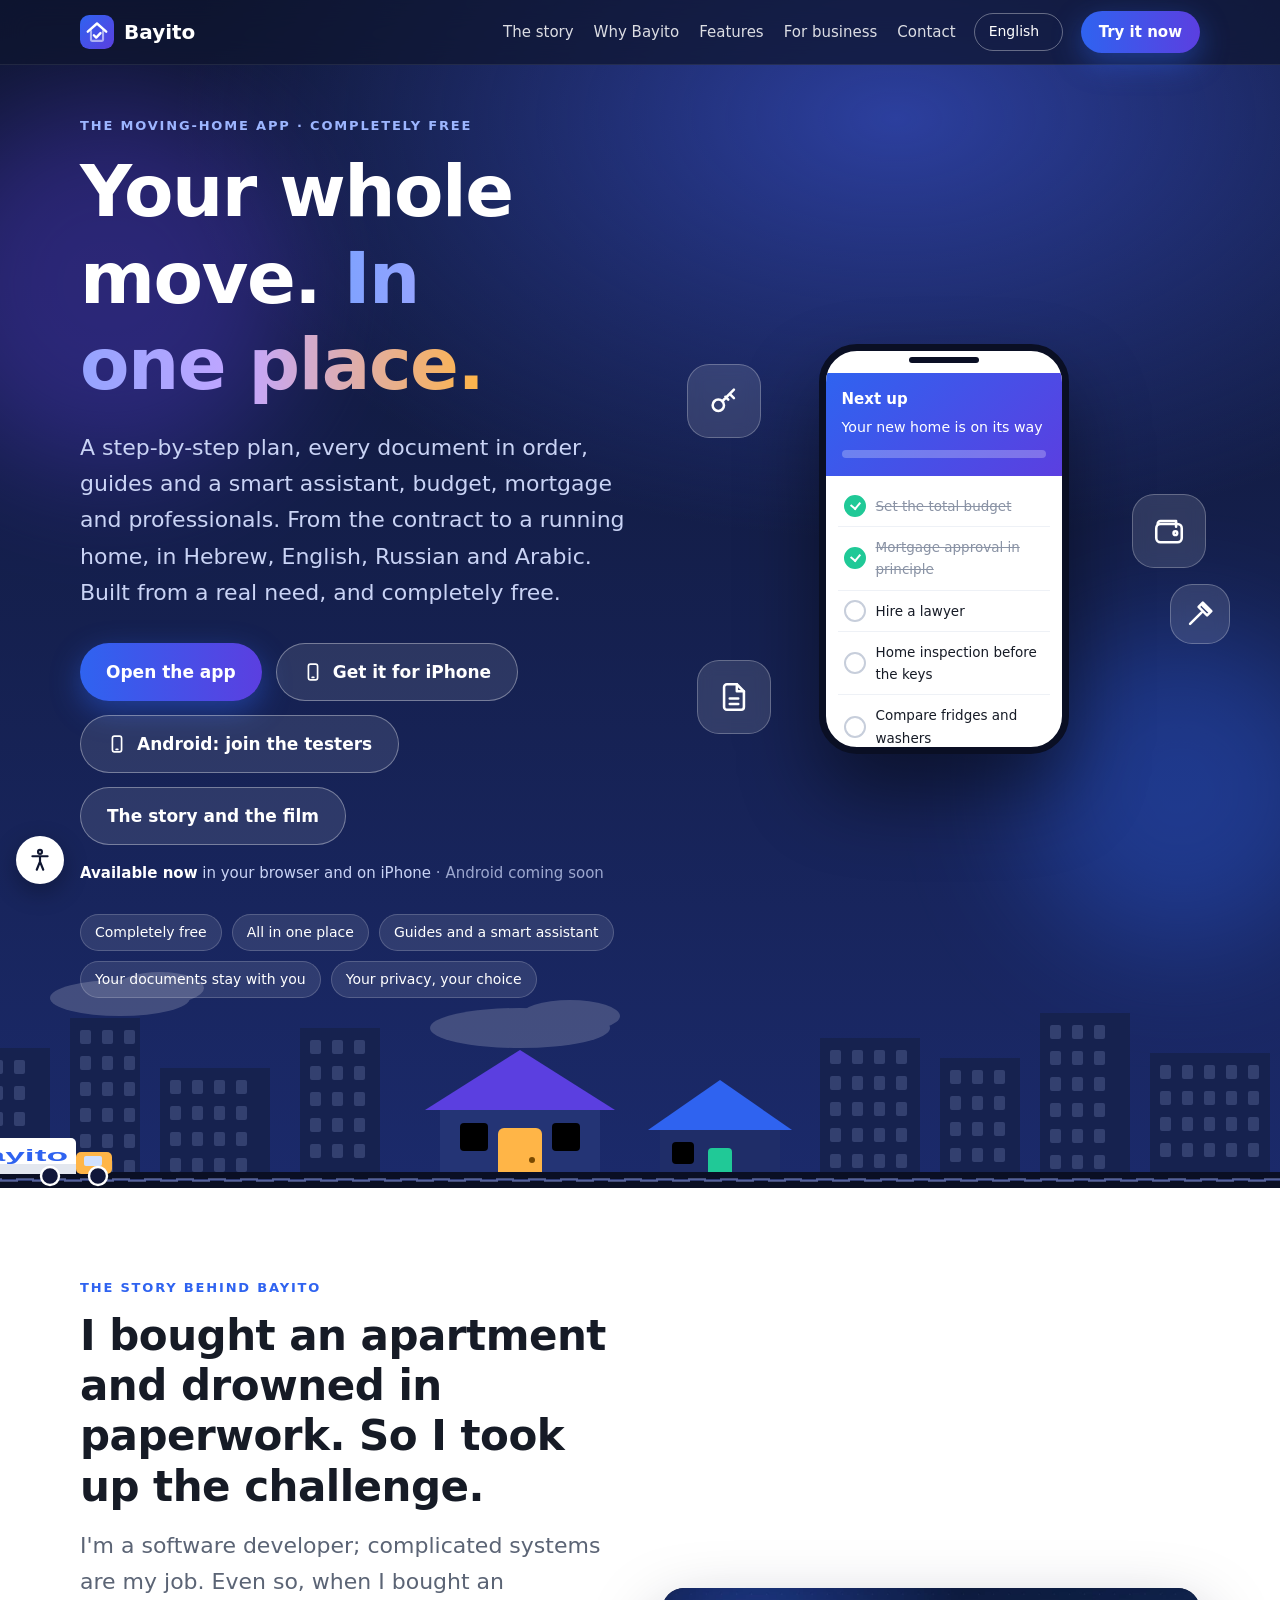
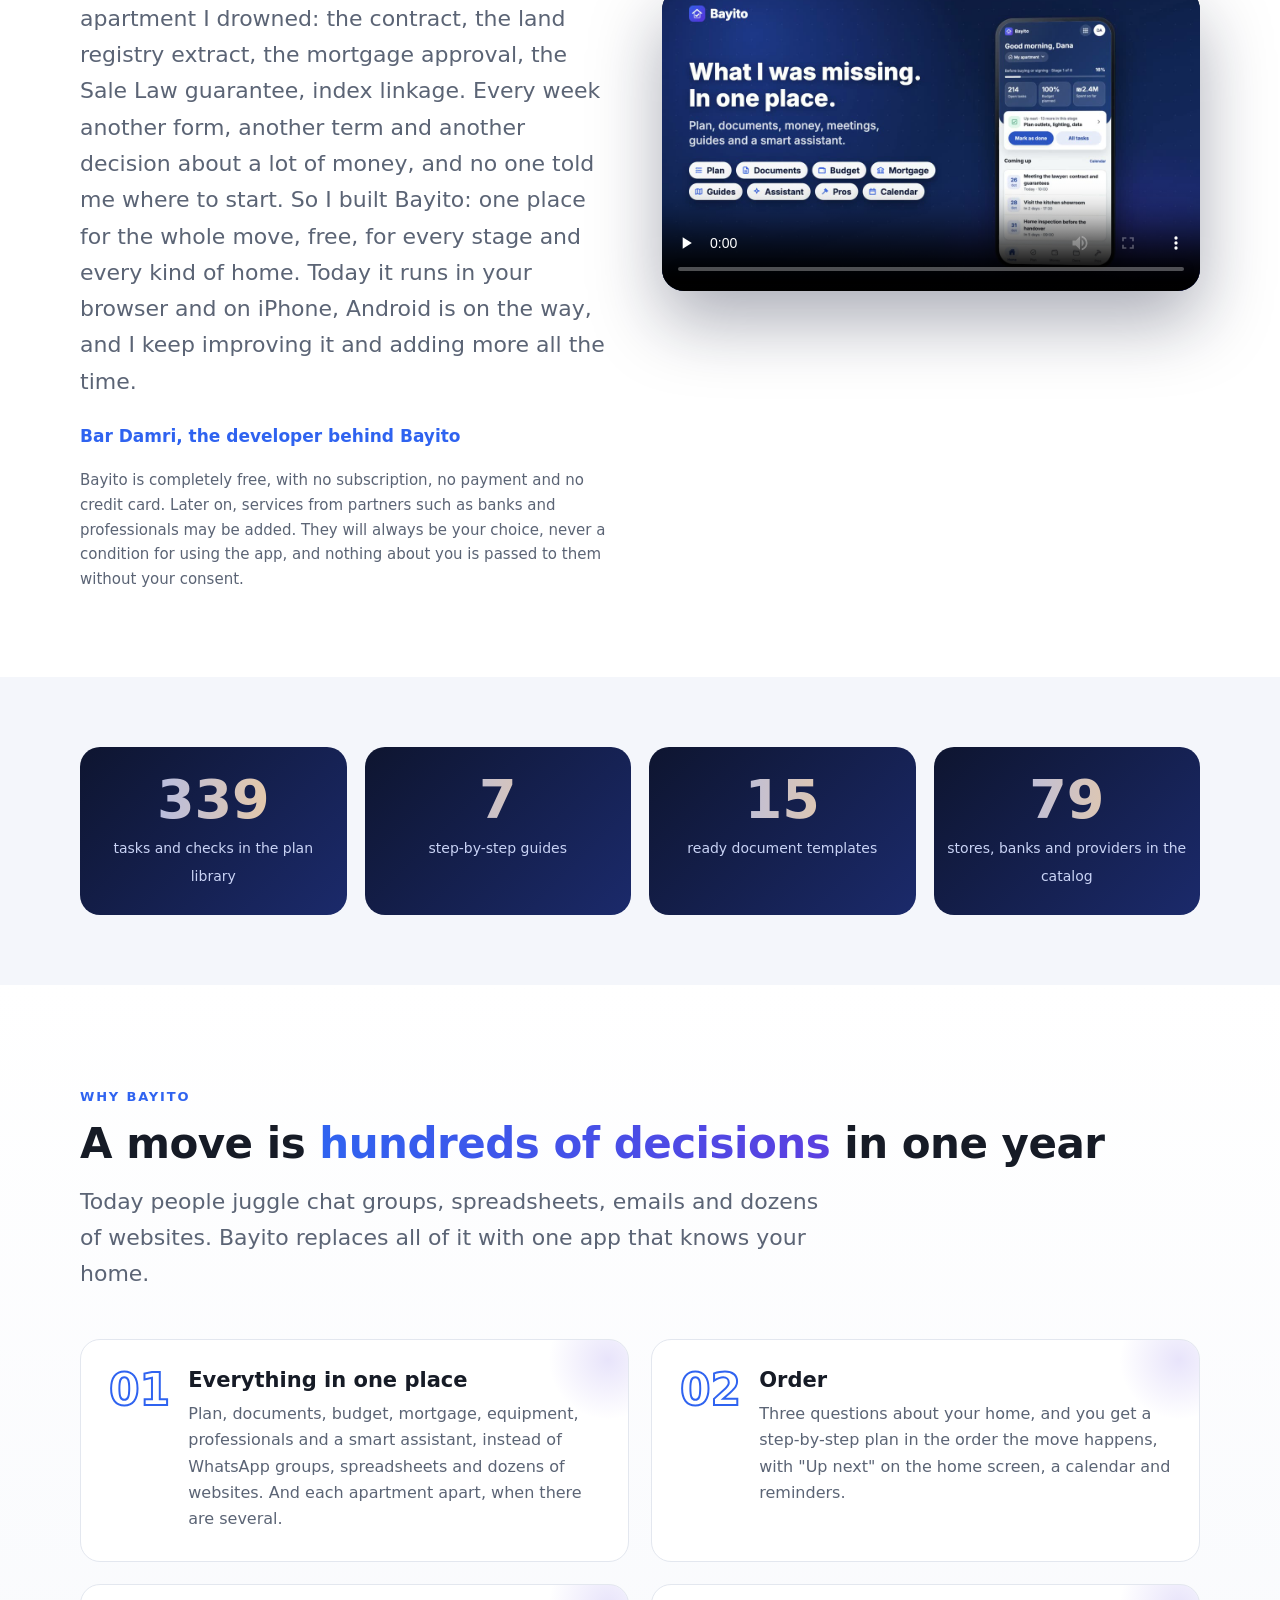
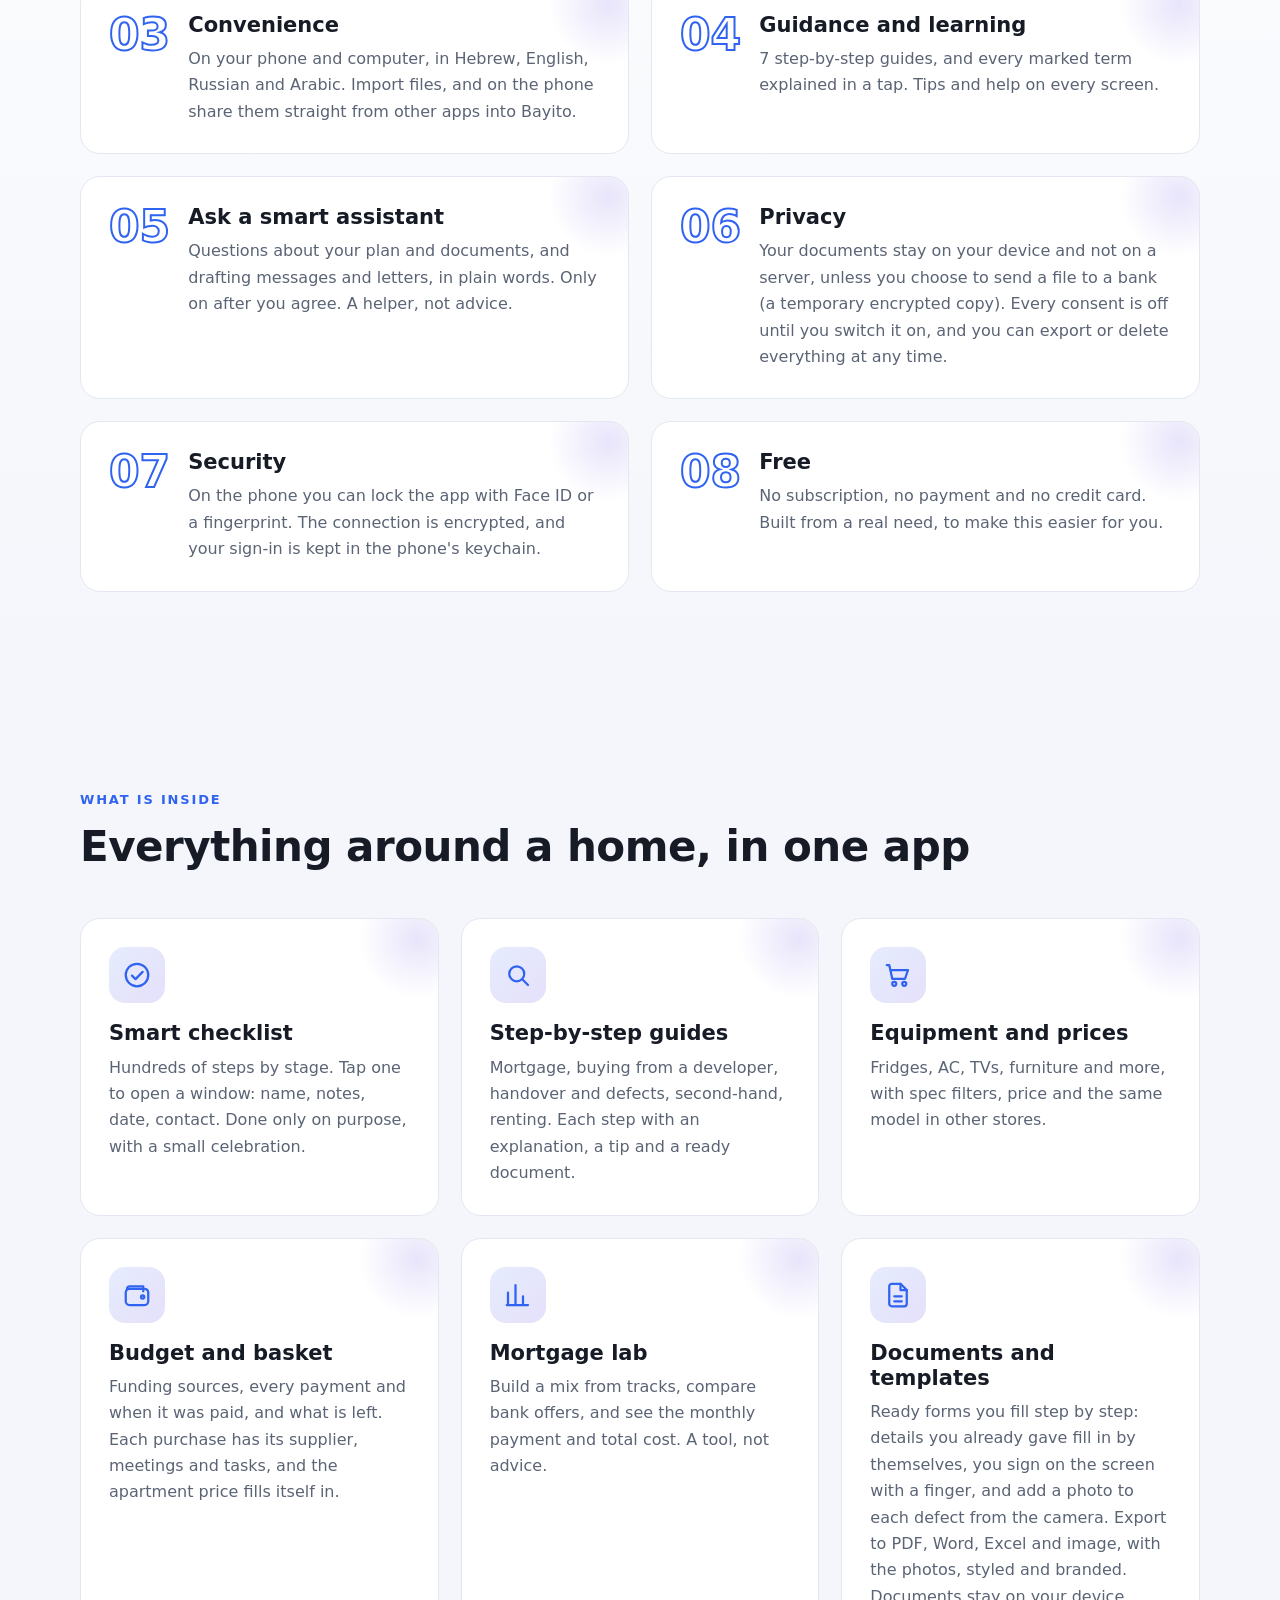
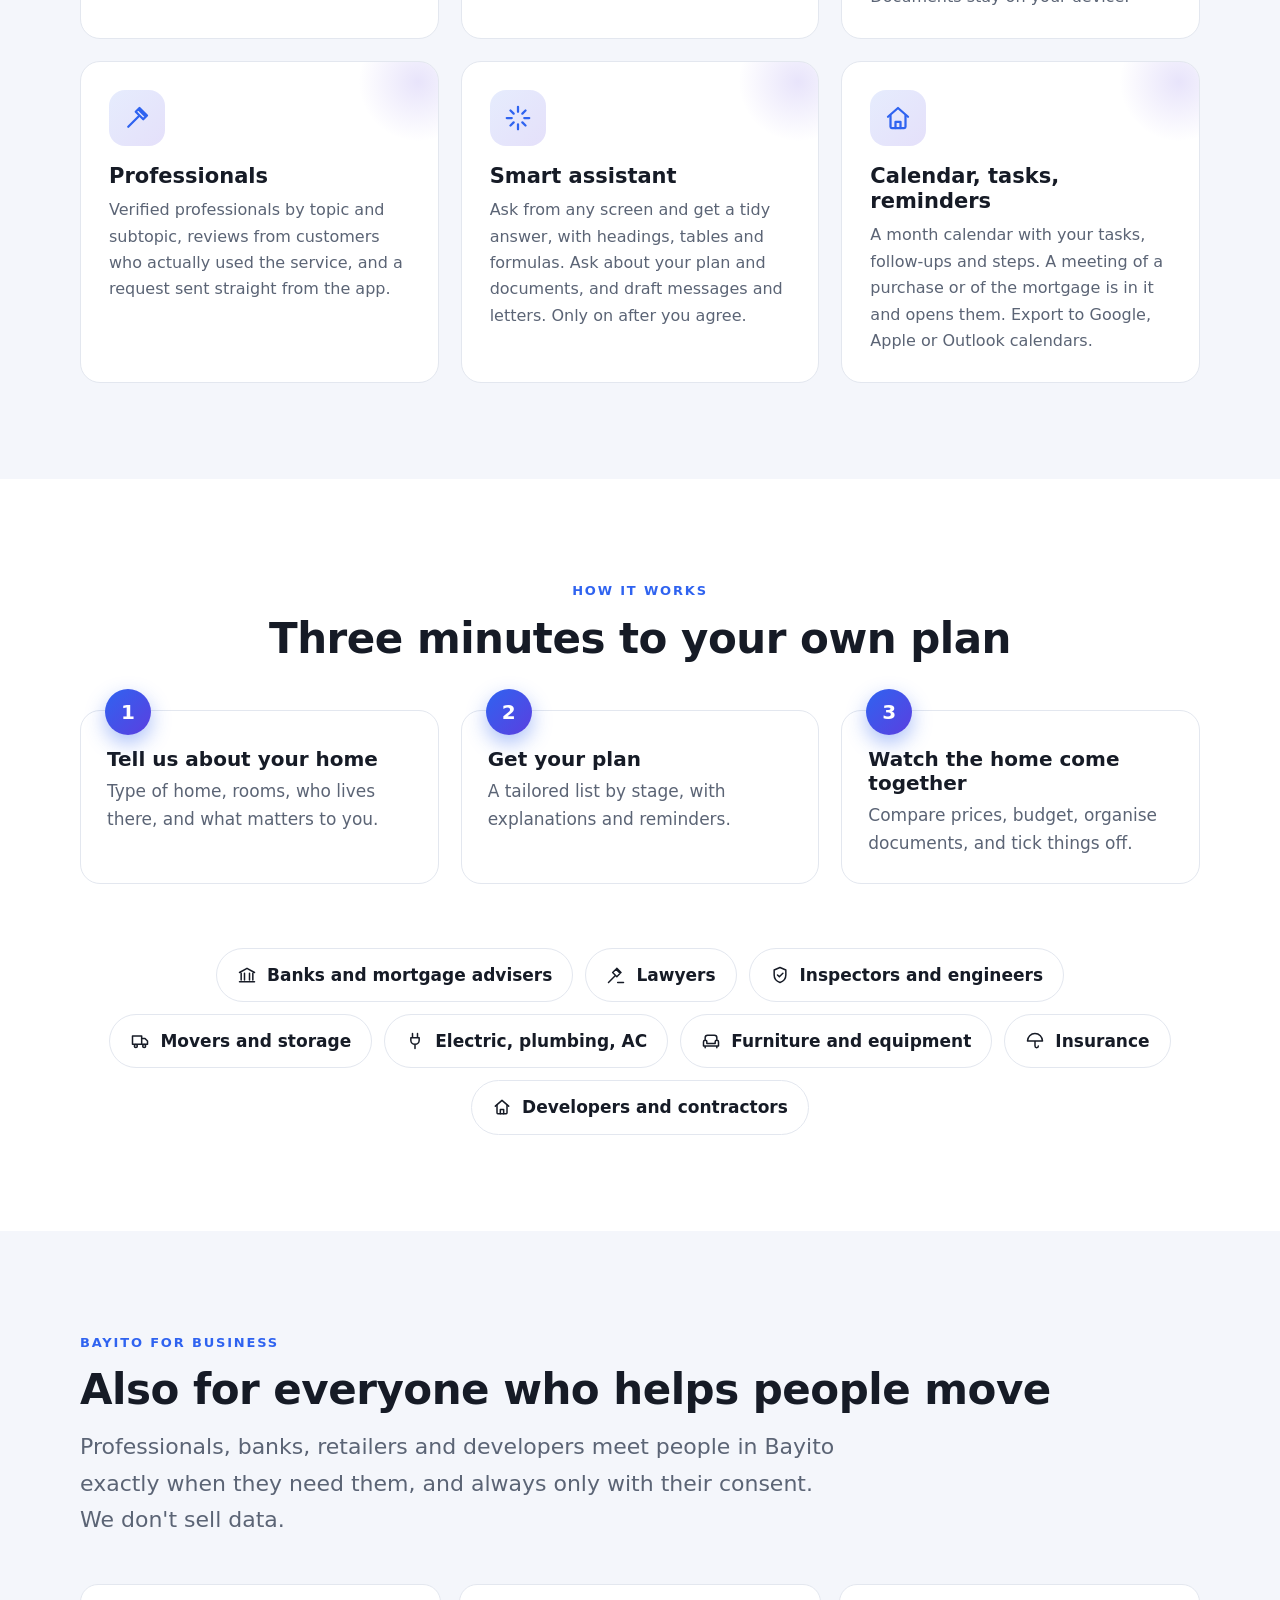
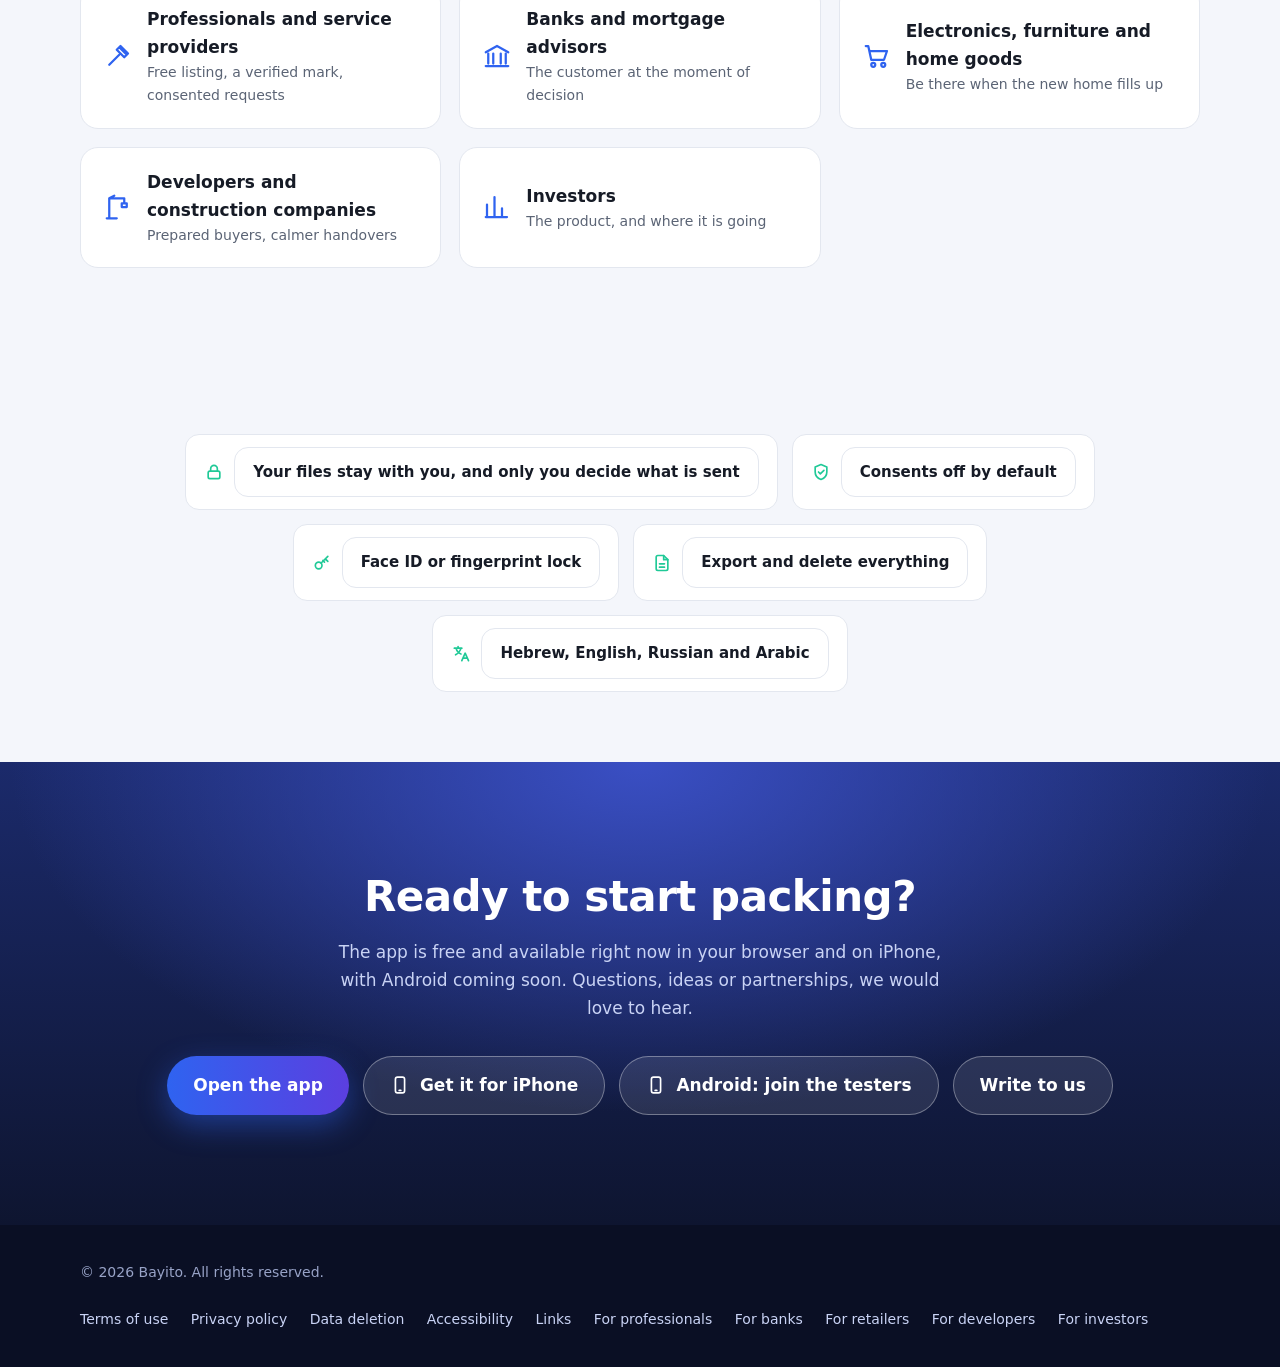
==== commit 5259f004: "Publish site from Bayito b5a1a36 (with web app)" ====
--- a/index.html
+++ b/index.html
@@ -211,6 +211,7 @@
       <div class="cta-row">
         <a class="btn primary" href="web/" id="cta1"><span class="he" lang="he">פתחו את האפליקציה</span><span class="en" lang="en">Open the app</span><span class="ru" lang="ru">Открыть приложение</span><span class="ar" lang="ar">افتح التطبيق</span></a>
         <a class="btn ghost" href="https://apps.apple.com/il/app/bayito/id6823074632" rel="noopener" id="cta-ios1"><svg aria-hidden="true"><use href="#i-phone"/></svg><span class="he" lang="he">הורדה לאייפון</span><span class="en" lang="en">Get it for iPhone</span><span class="ru" lang="ru">Скачать для iPhone</span><span class="ar" lang="ar">تنزيل لـ iPhone</span></a>
+        <a class="btn ghost" href="https://groups.google.com/g/bayito-testers" rel="noopener" id="cta-android1"><svg aria-hidden="true"><use href="#i-phone"/></svg><span class="he" lang="he">אנדרואיד: הצטרפו לבודקים</span><span class="en" lang="en">Android: join the testers</span><span class="ru" lang="ru">Android: стать тестировщиком</span><span class="ar" lang="ar">Android: انضم إلى المختبرين</span></a>
         <a class="btn ghost" href="#story"><span class="he" lang="he">הסיפור והסרטון</span><span class="en" lang="en">The story and the film</span><span class="ru" lang="ru">История и фильм</span><span class="ar" lang="ar">القصة والفيلم</span></a>
       </div>
       <p class="avail"><span class="he" lang="he"><b>זמינה עכשיו</b> בדפדפן ובאייפון <i>· אנדרואיד בקרוב</i></span><span class="en" lang="en"><b>Available now</b> in your browser and on iPhone <i>· Android coming soon</i></span><span class="ru" lang="ru"><b>Уже доступно</b> в браузере и на iPhone <i>· Android скоро</i></span><span class="ar" lang="ar"><b>متوفر الآن</b> في المتصفح وعلى iPhone <i>· Android قريبًا</i></span></p>
@@ -382,6 +383,7 @@
     <div class="cta-row" style="justify-content:center">
       <a class="btn primary" href="web/" id="cta2"><span class="he" lang="he">פתחו את האפליקציה</span><span class="en" lang="en">Open the app</span><span class="ru" lang="ru">Открыть приложение</span><span class="ar" lang="ar">افتح التطبيق</span></a>
       <a class="btn ghost" href="https://apps.apple.com/il/app/bayito/id6823074632" rel="noopener" id="cta-ios2"><svg aria-hidden="true"><use href="#i-phone"/></svg><span class="he" lang="he">הורדה לאייפון</span><span class="en" lang="en">Get it for iPhone</span><span class="ru" lang="ru">Скачать для iPhone</span><span class="ar" lang="ar">تنزيل لـ iPhone</span></a>
+      <a class="btn ghost" href="https://groups.google.com/g/bayito-testers" rel="noopener" id="cta-android2"><svg aria-hidden="true"><use href="#i-phone"/></svg><span class="he" lang="he">אנדרואיד: הצטרפו לבודקים</span><span class="en" lang="en">Android: join the testers</span><span class="ru" lang="ru">Android: стать тестировщиком</span><span class="ar" lang="ar">Android: انضم إلى المختبرين</span></a>
       <a class="btn ghost" href="mailto:bardamri1702@gmail.com"><span class="he" lang="he">כתבו לנו</span><span class="en" lang="en">Write to us</span><span class="ru" lang="ru">Напишите нам</span><span class="ar" lang="ar">اكتب لنا</span></a>
     </div>
   </div>
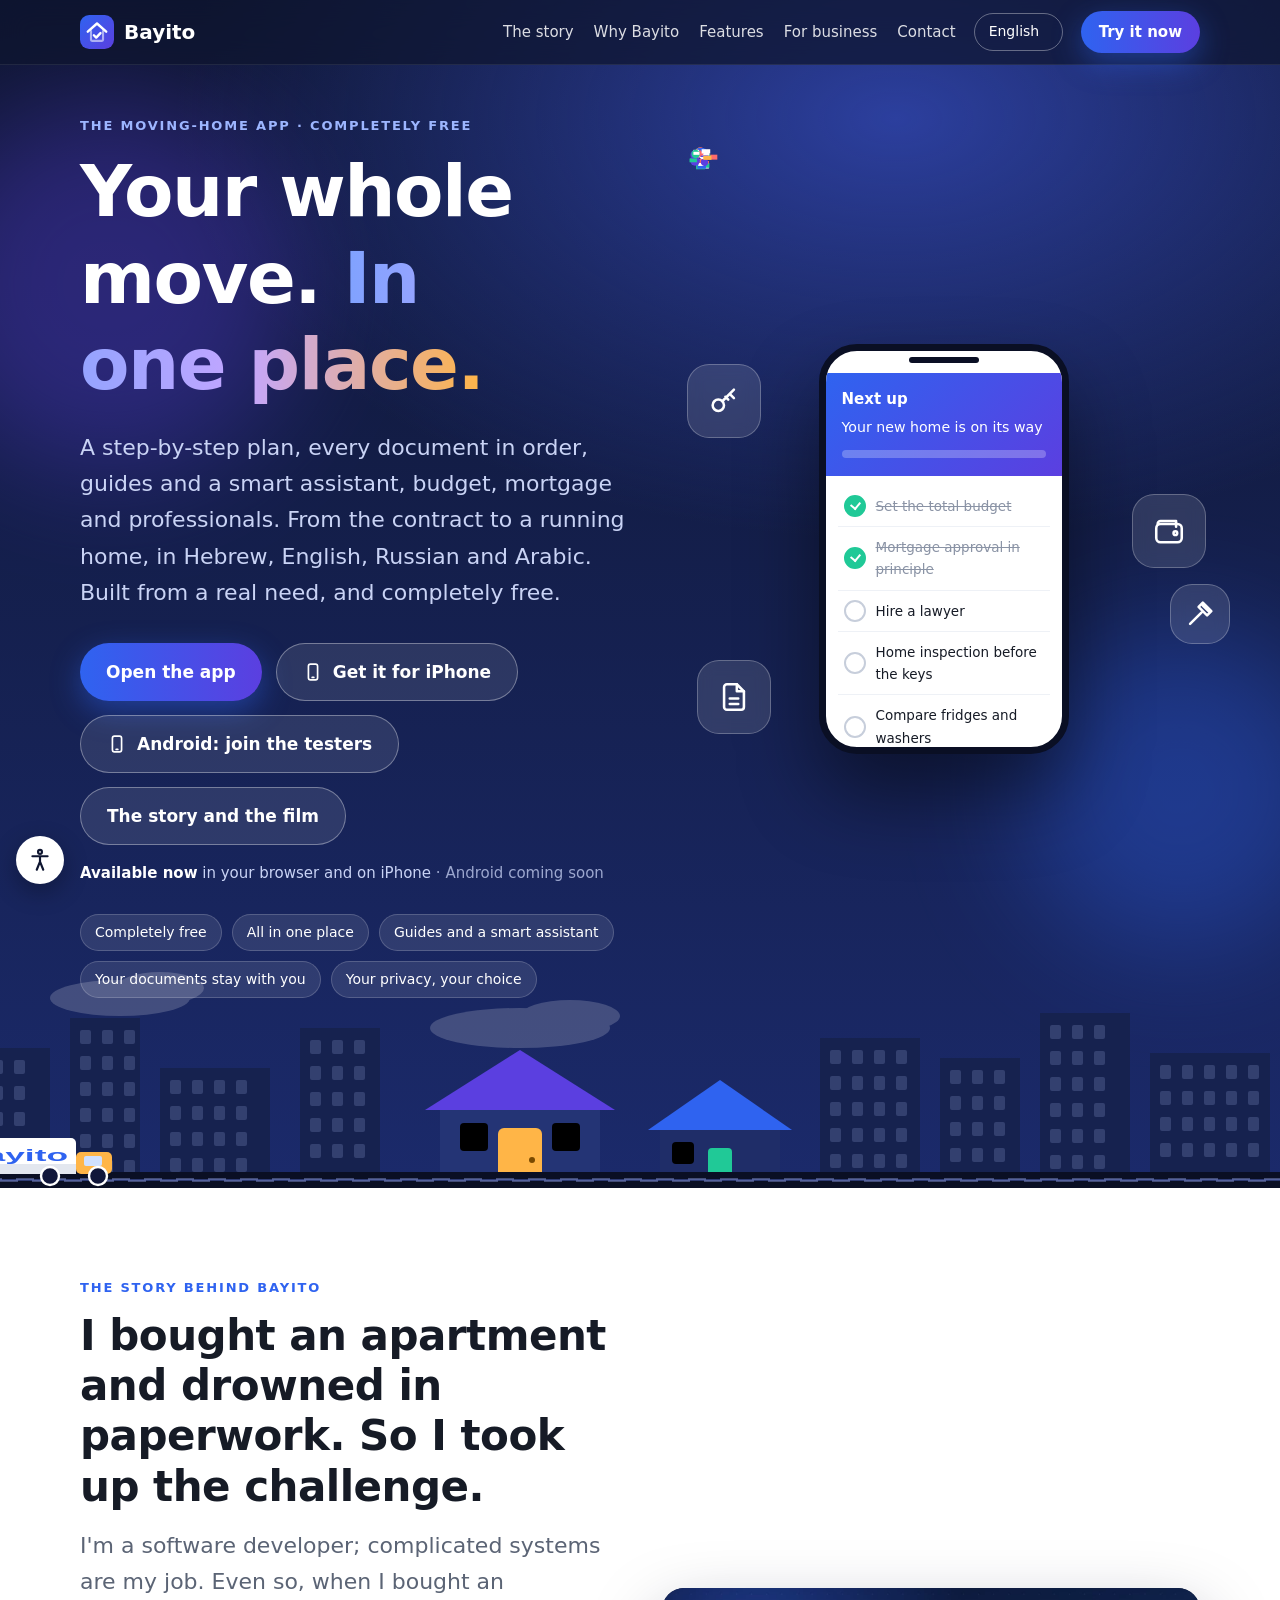
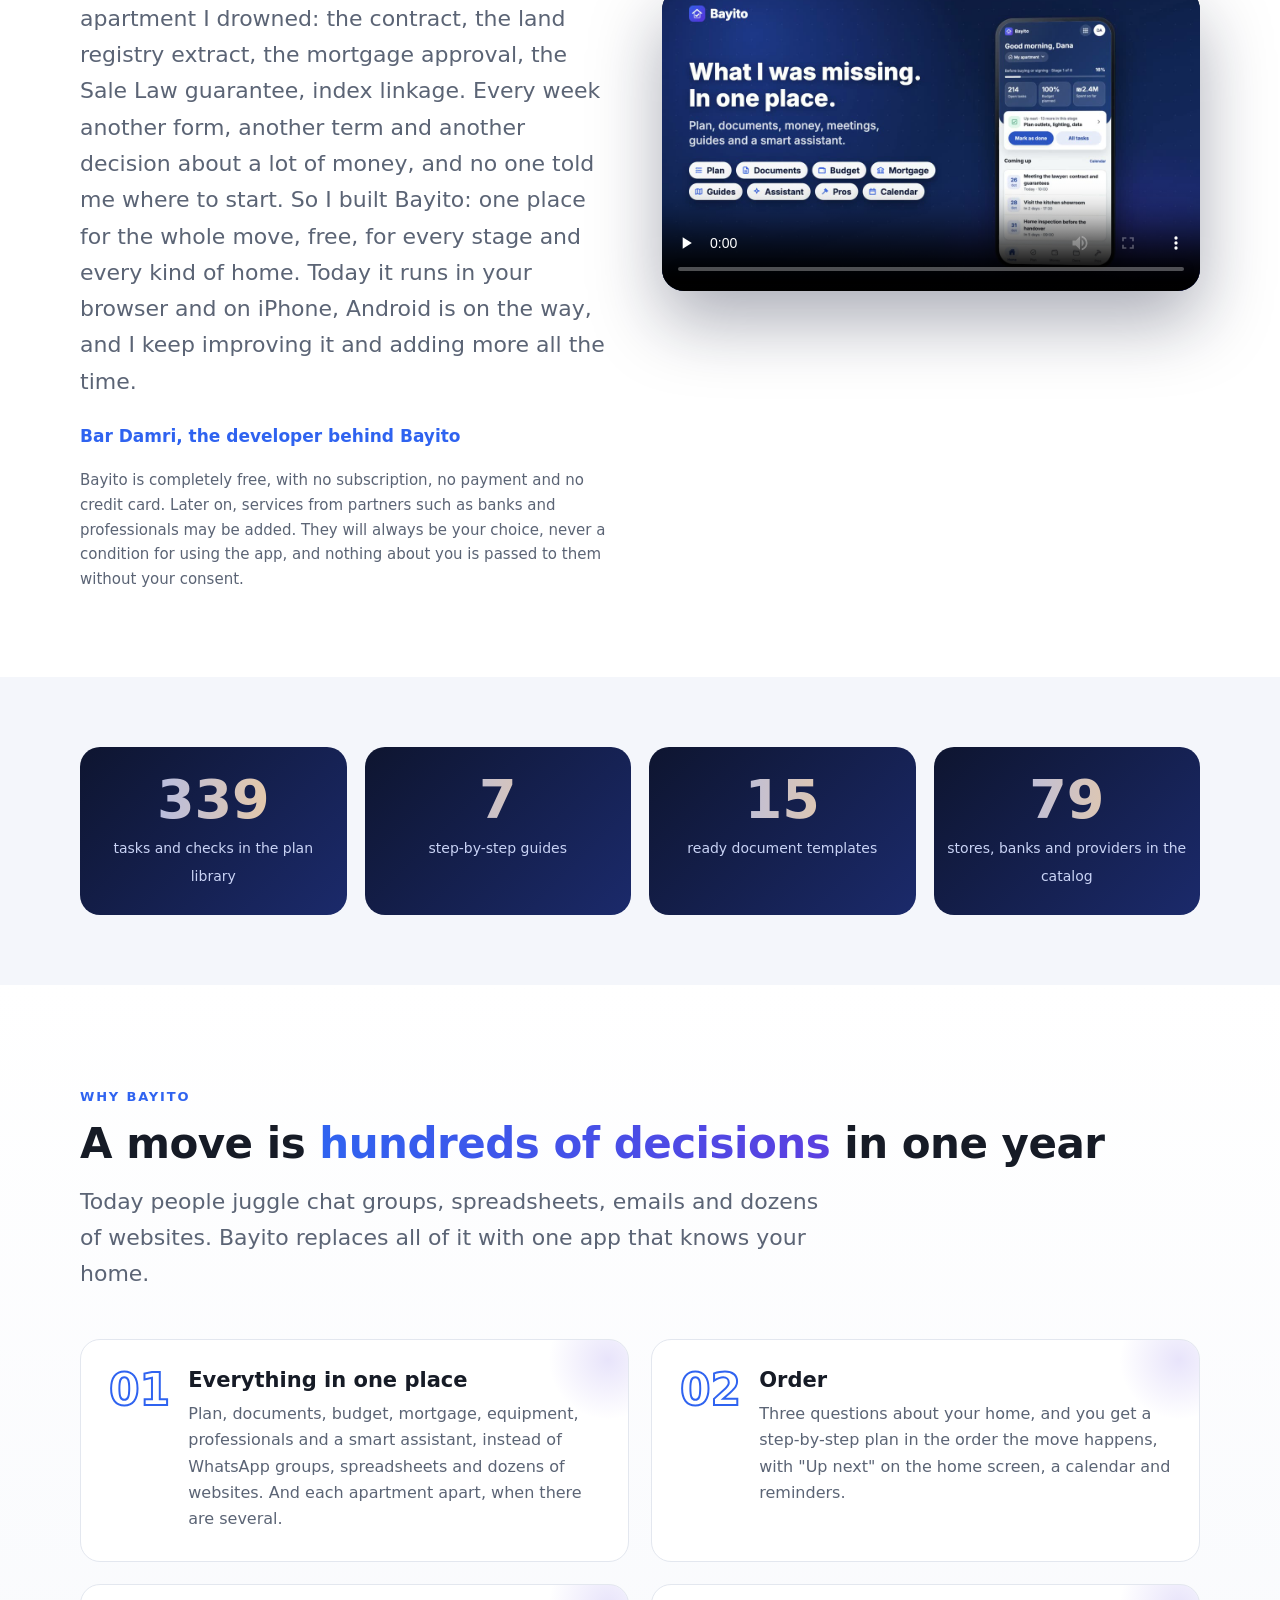
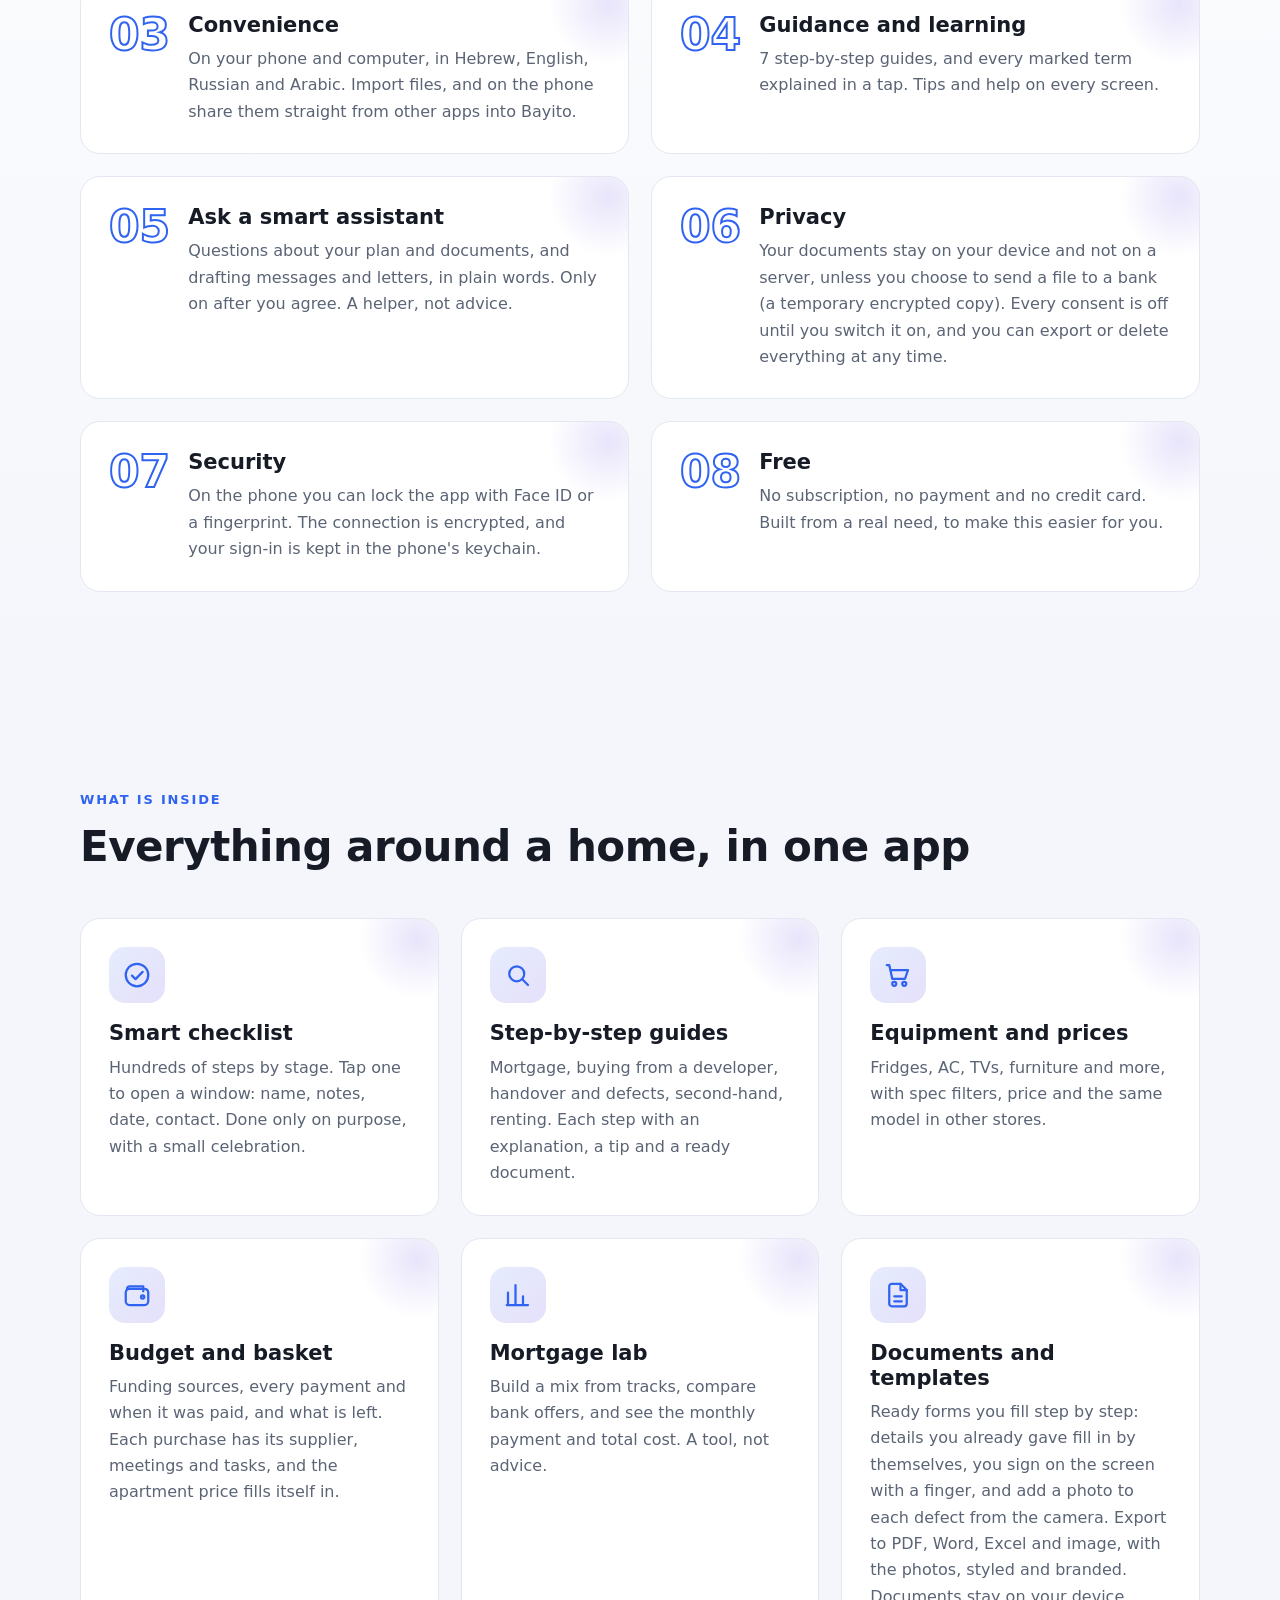
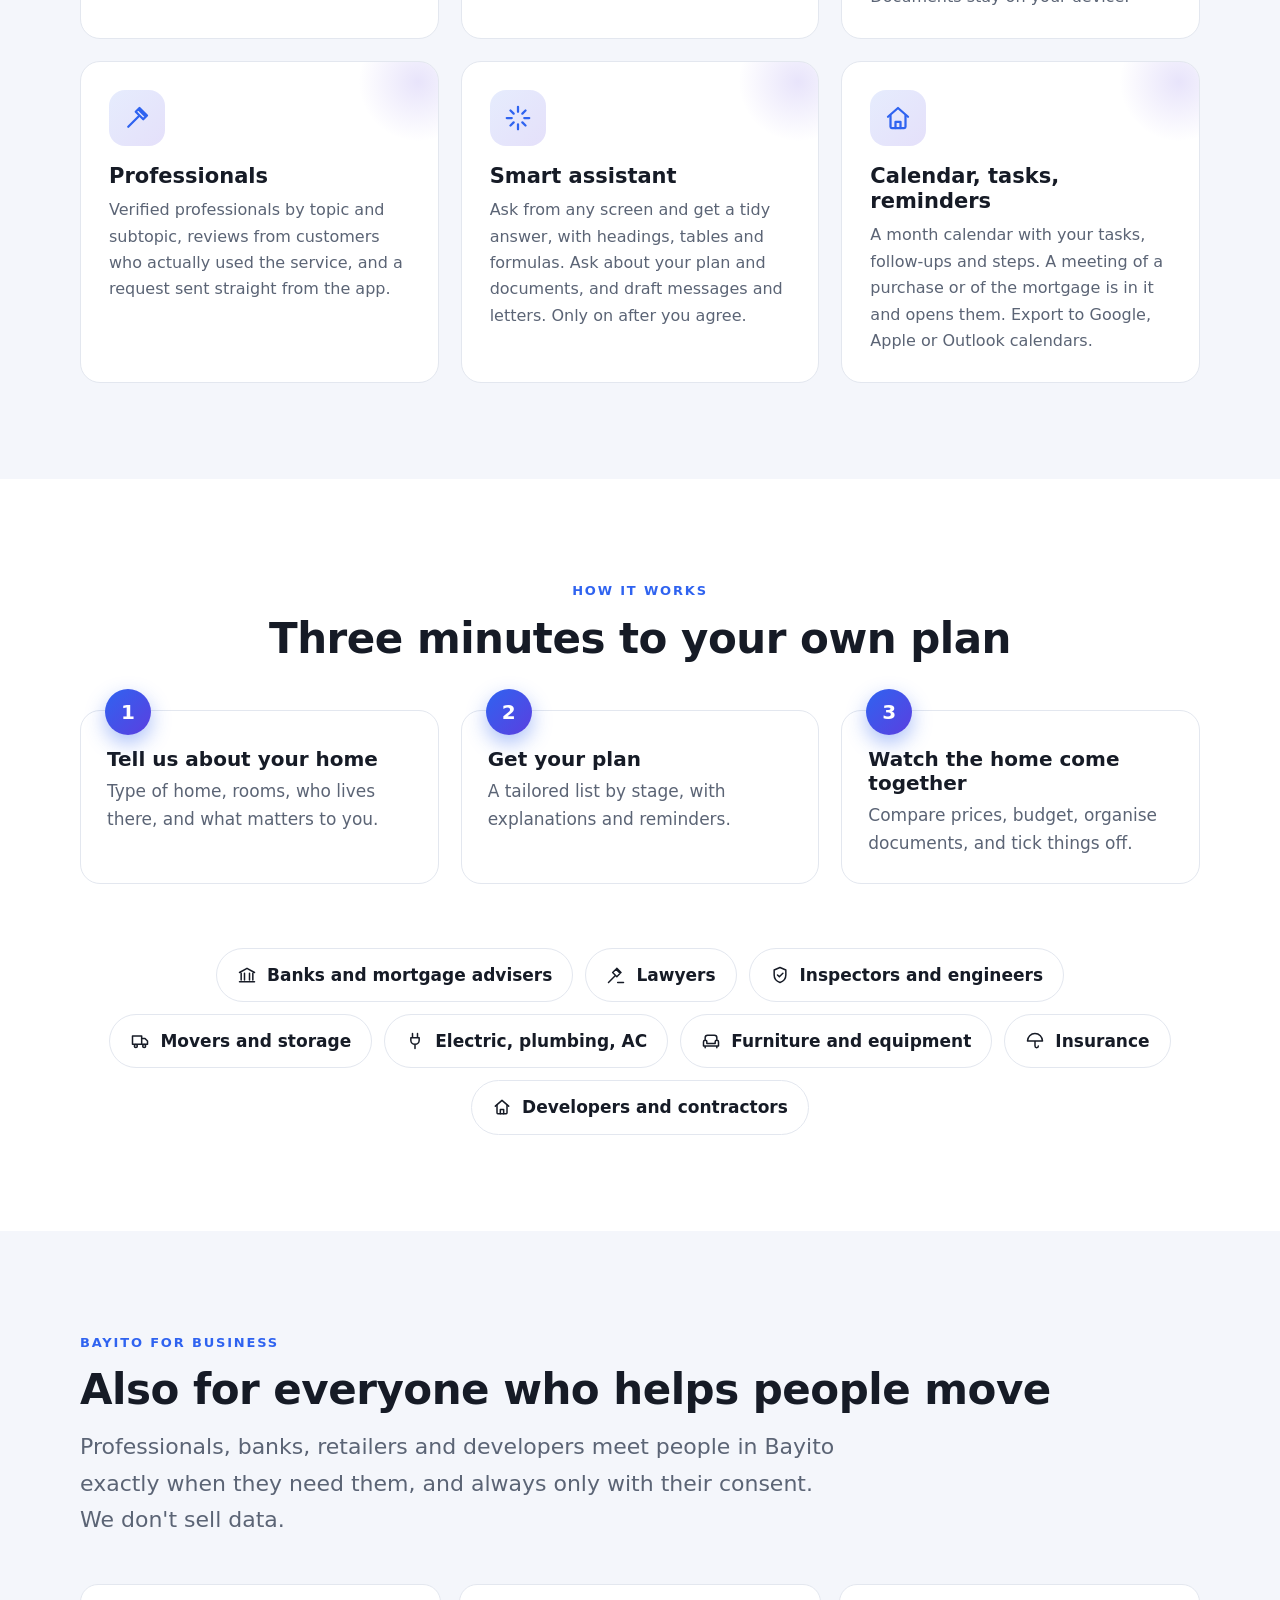
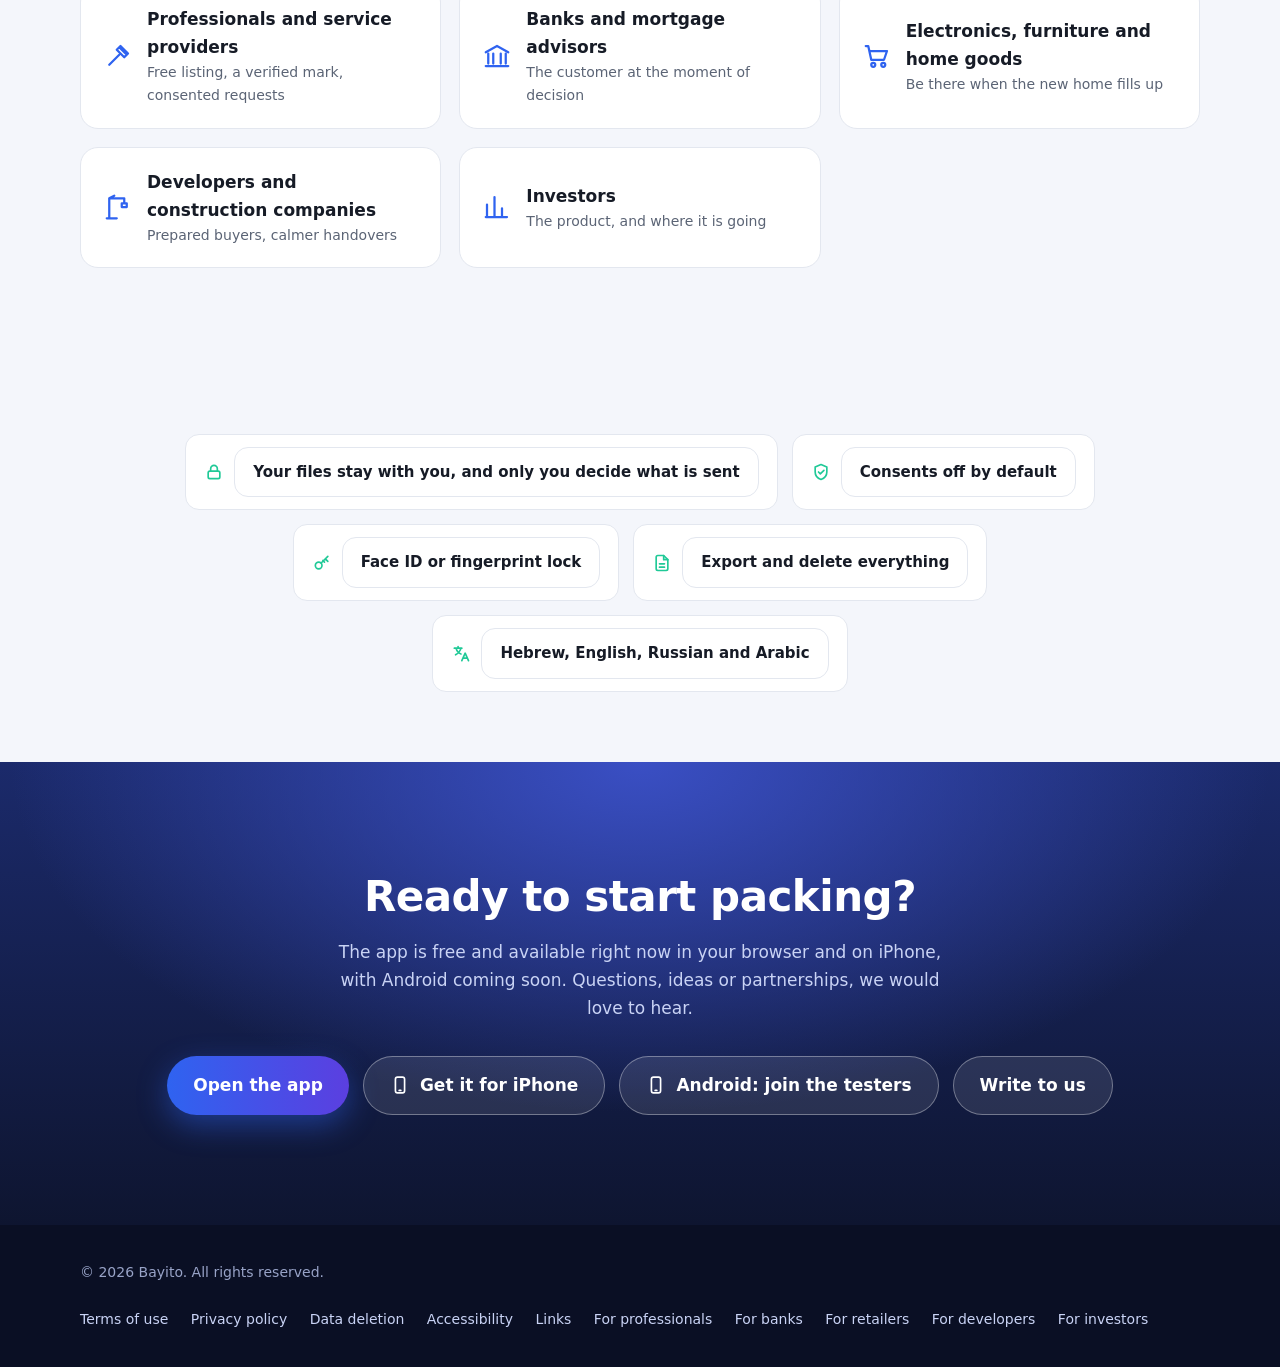
==== commit e493b43a: "Publish site from Bayito 0e58f1f" ====
--- a/index.html
+++ b/index.html
@@ -1,6 +1,7 @@
 <!doctype html>
 <html lang="he" dir="rtl">
 <head><script>if(/\.github\.io$/.test(location.hostname))location.replace('https://bayito.app'+location.pathname.replace(/^\/bayito-site(?=\/|$)/,'')+location.search+location.hash)</script>
+<link rel="canonical" href="https://bayito.app/">
 <meta charset="utf-8">
 <meta name="viewport" content="width=device-width,initial-scale=1">
 <title>Bayito (בייטו) – כל המעבר. במקום אחד. | Your whole move. In one place.</title>
@@ -211,7 +212,7 @@
       <div class="cta-row">
         <a class="btn primary" href="web/" id="cta1"><span class="he" lang="he">פתחו את האפליקציה</span><span class="en" lang="en">Open the app</span><span class="ru" lang="ru">Открыть приложение</span><span class="ar" lang="ar">افتح التطبيق</span></a>
         <a class="btn ghost" href="https://apps.apple.com/il/app/bayito/id6823074632" rel="noopener" id="cta-ios1"><svg aria-hidden="true"><use href="#i-phone"/></svg><span class="he" lang="he">הורדה לאייפון</span><span class="en" lang="en">Get it for iPhone</span><span class="ru" lang="ru">Скачать для iPhone</span><span class="ar" lang="ar">تنزيل لـ iPhone</span></a>
-        <a class="btn ghost" href="https://groups.google.com/g/bayito-testers" rel="noopener" id="cta-android1"><svg aria-hidden="true"><use href="#i-phone"/></svg><span class="he" lang="he">אנדרואיד: הצטרפו לבודקים</span><span class="en" lang="en">Android: join the testers</span><span class="ru" lang="ru">Android: стать тестировщиком</span><span class="ar" lang="ar">Android: انضم إلى المختبرين</span></a>
+        <a class="btn ghost" href="android.html" id="cta-android1"><svg aria-hidden="true"><use href="#i-phone"/></svg><span class="he" lang="he">אנדרואיד: הצטרפו לבודקים</span><span class="en" lang="en">Android: join the testers</span><span class="ru" lang="ru">Android: стать тестировщиком</span><span class="ar" lang="ar">Android: انضم إلى المختبرين</span></a>
         <a class="btn ghost" href="#story"><span class="he" lang="he">הסיפור והסרטון</span><span class="en" lang="en">The story and the film</span><span class="ru" lang="ru">История и фильм</span><span class="ar" lang="ar">القصة والفيلم</span></a>
       </div>
       <p class="avail"><span class="he" lang="he"><b>זמינה עכשיו</b> בדפדפן ובאייפון <i>· אנדרואיד בקרוב</i></span><span class="en" lang="en"><b>Available now</b> in your browser and on iPhone <i>· Android coming soon</i></span><span class="ru" lang="ru"><b>Уже доступно</b> в браузере и на iPhone <i>· Android скоро</i></span><span class="ar" lang="ar"><b>متوفر الآن</b> في المتصفح وعلى iPhone <i>· Android قريبًا</i></span></p>
@@ -383,7 +384,7 @@
     <div class="cta-row" style="justify-content:center">
       <a class="btn primary" href="web/" id="cta2"><span class="he" lang="he">פתחו את האפליקציה</span><span class="en" lang="en">Open the app</span><span class="ru" lang="ru">Открыть приложение</span><span class="ar" lang="ar">افتح التطبيق</span></a>
       <a class="btn ghost" href="https://apps.apple.com/il/app/bayito/id6823074632" rel="noopener" id="cta-ios2"><svg aria-hidden="true"><use href="#i-phone"/></svg><span class="he" lang="he">הורדה לאייפון</span><span class="en" lang="en">Get it for iPhone</span><span class="ru" lang="ru">Скачать для iPhone</span><span class="ar" lang="ar">تنزيل لـ iPhone</span></a>
-      <a class="btn ghost" href="https://groups.google.com/g/bayito-testers" rel="noopener" id="cta-android2"><svg aria-hidden="true"><use href="#i-phone"/></svg><span class="he" lang="he">אנדרואיד: הצטרפו לבודקים</span><span class="en" lang="en">Android: join the testers</span><span class="ru" lang="ru">Android: стать тестировщиком</span><span class="ar" lang="ar">Android: انضم إلى المختبرين</span></a>
+      <a class="btn ghost" href="android.html" id="cta-android2"><svg aria-hidden="true"><use href="#i-phone"/></svg><span class="he" lang="he">אנדרואיד: הצטרפו לבודקים</span><span class="en" lang="en">Android: join the testers</span><span class="ru" lang="ru">Android: стать тестировщиком</span><span class="ar" lang="ar">Android: انضم إلى المختبرين</span></a>
       <a class="btn ghost" href="mailto:bardamri1702@gmail.com"><span class="he" lang="he">כתבו לנו</span><span class="en" lang="en">Write to us</span><span class="ru" lang="ru">Напишите нам</span><span class="ar" lang="ar">اكتب لنا</span></a>
     </div>
   </div>
